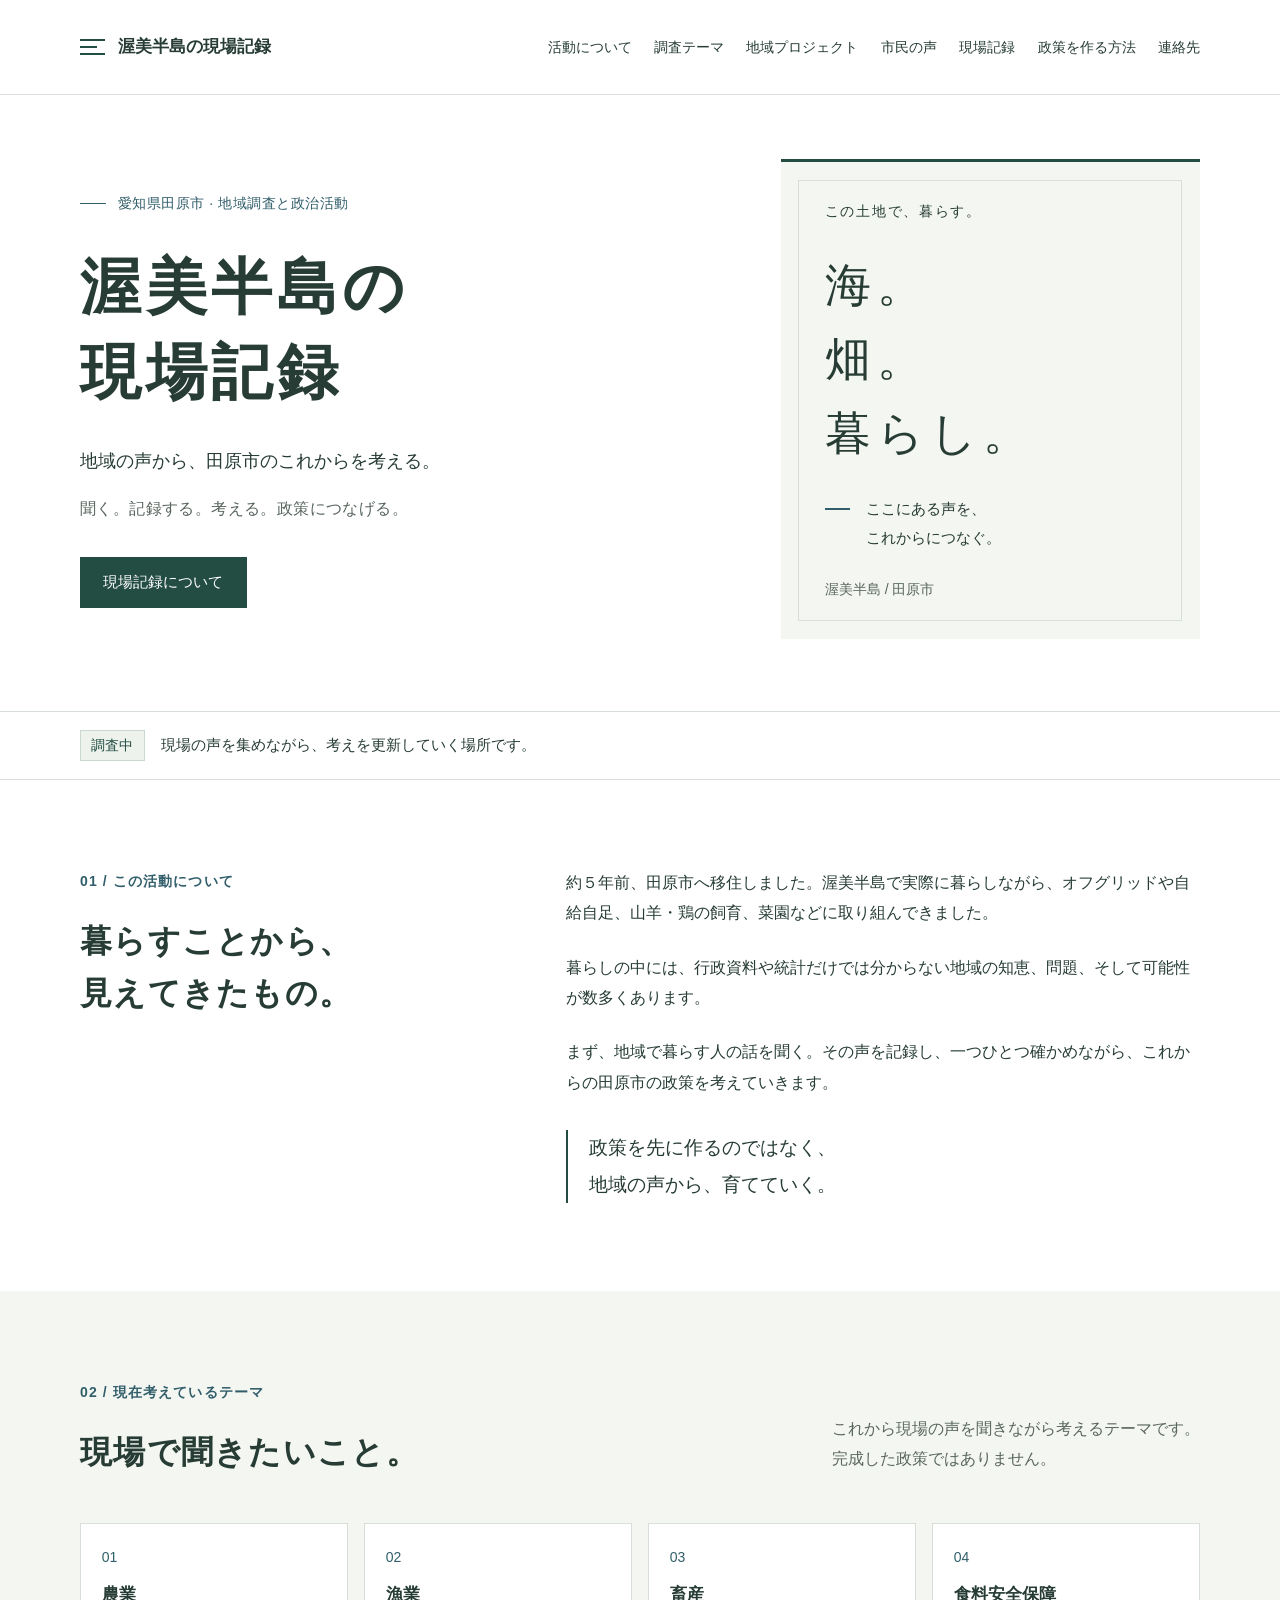
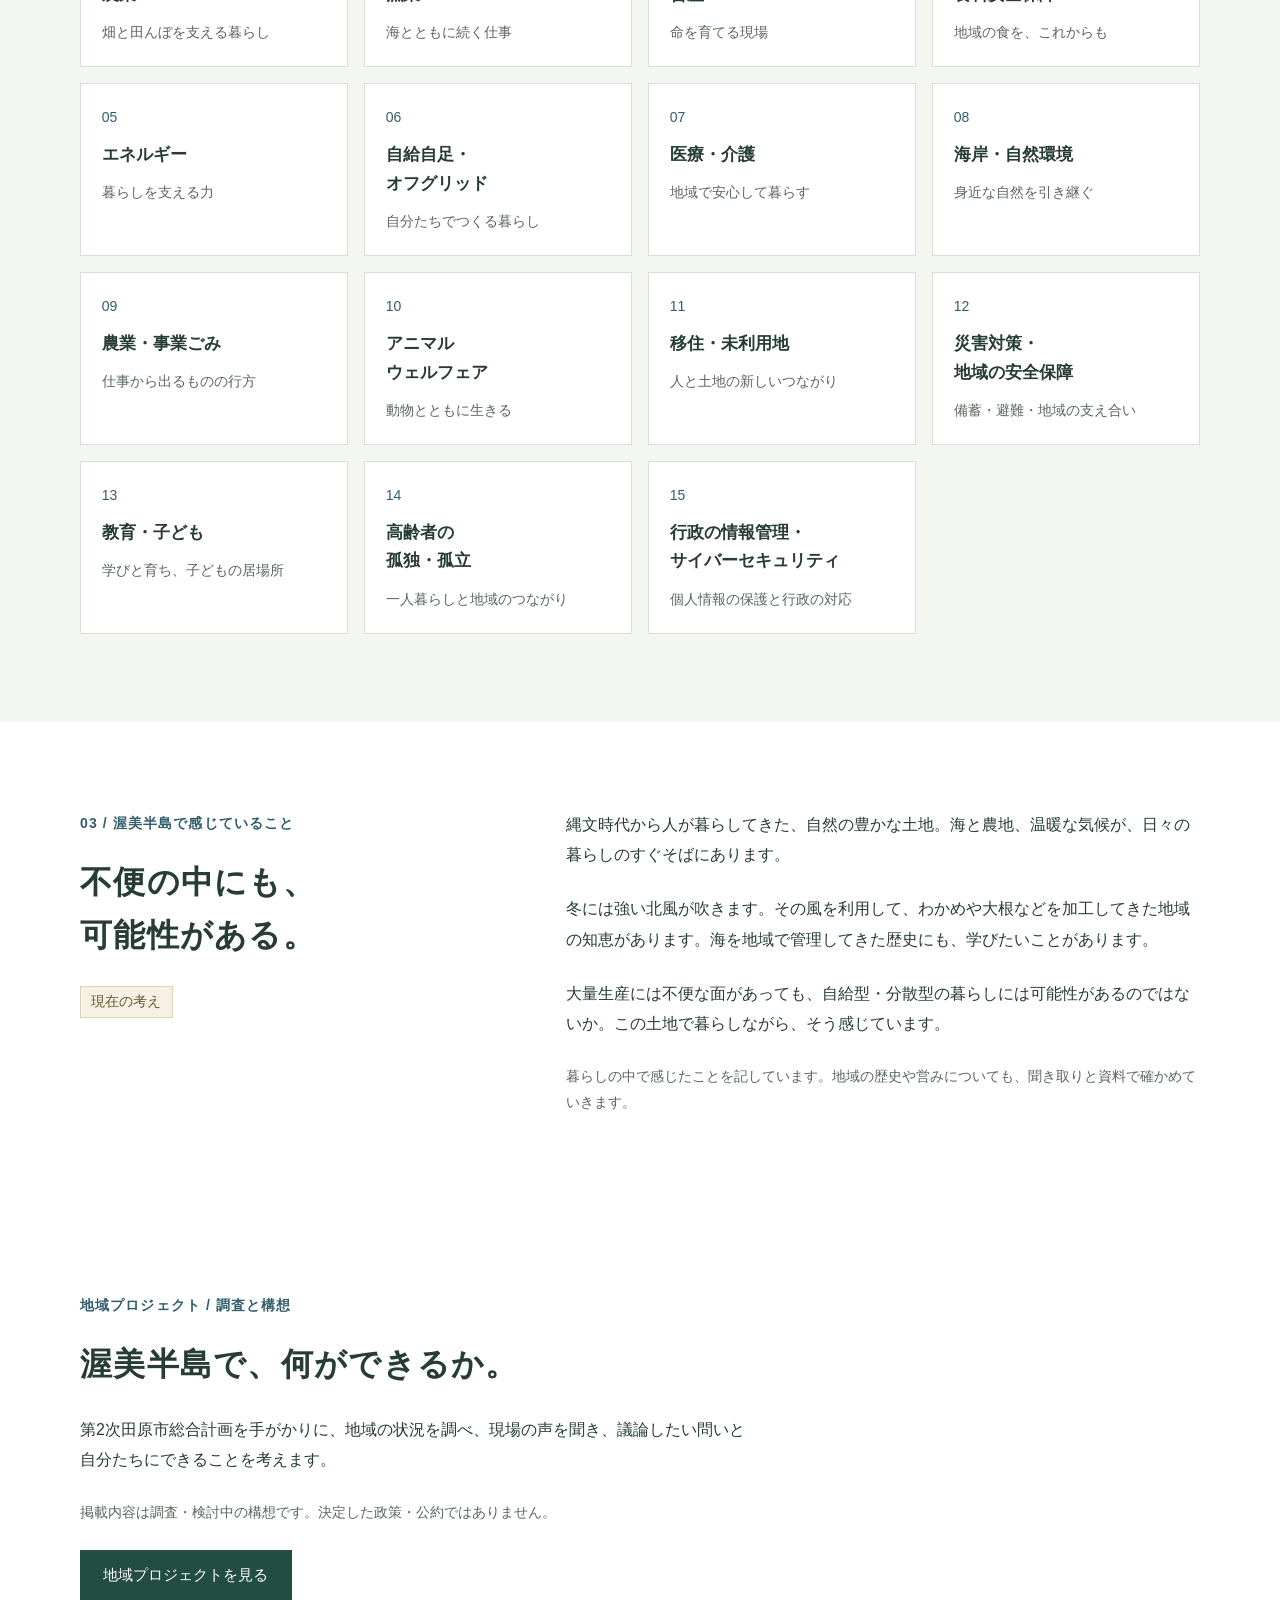
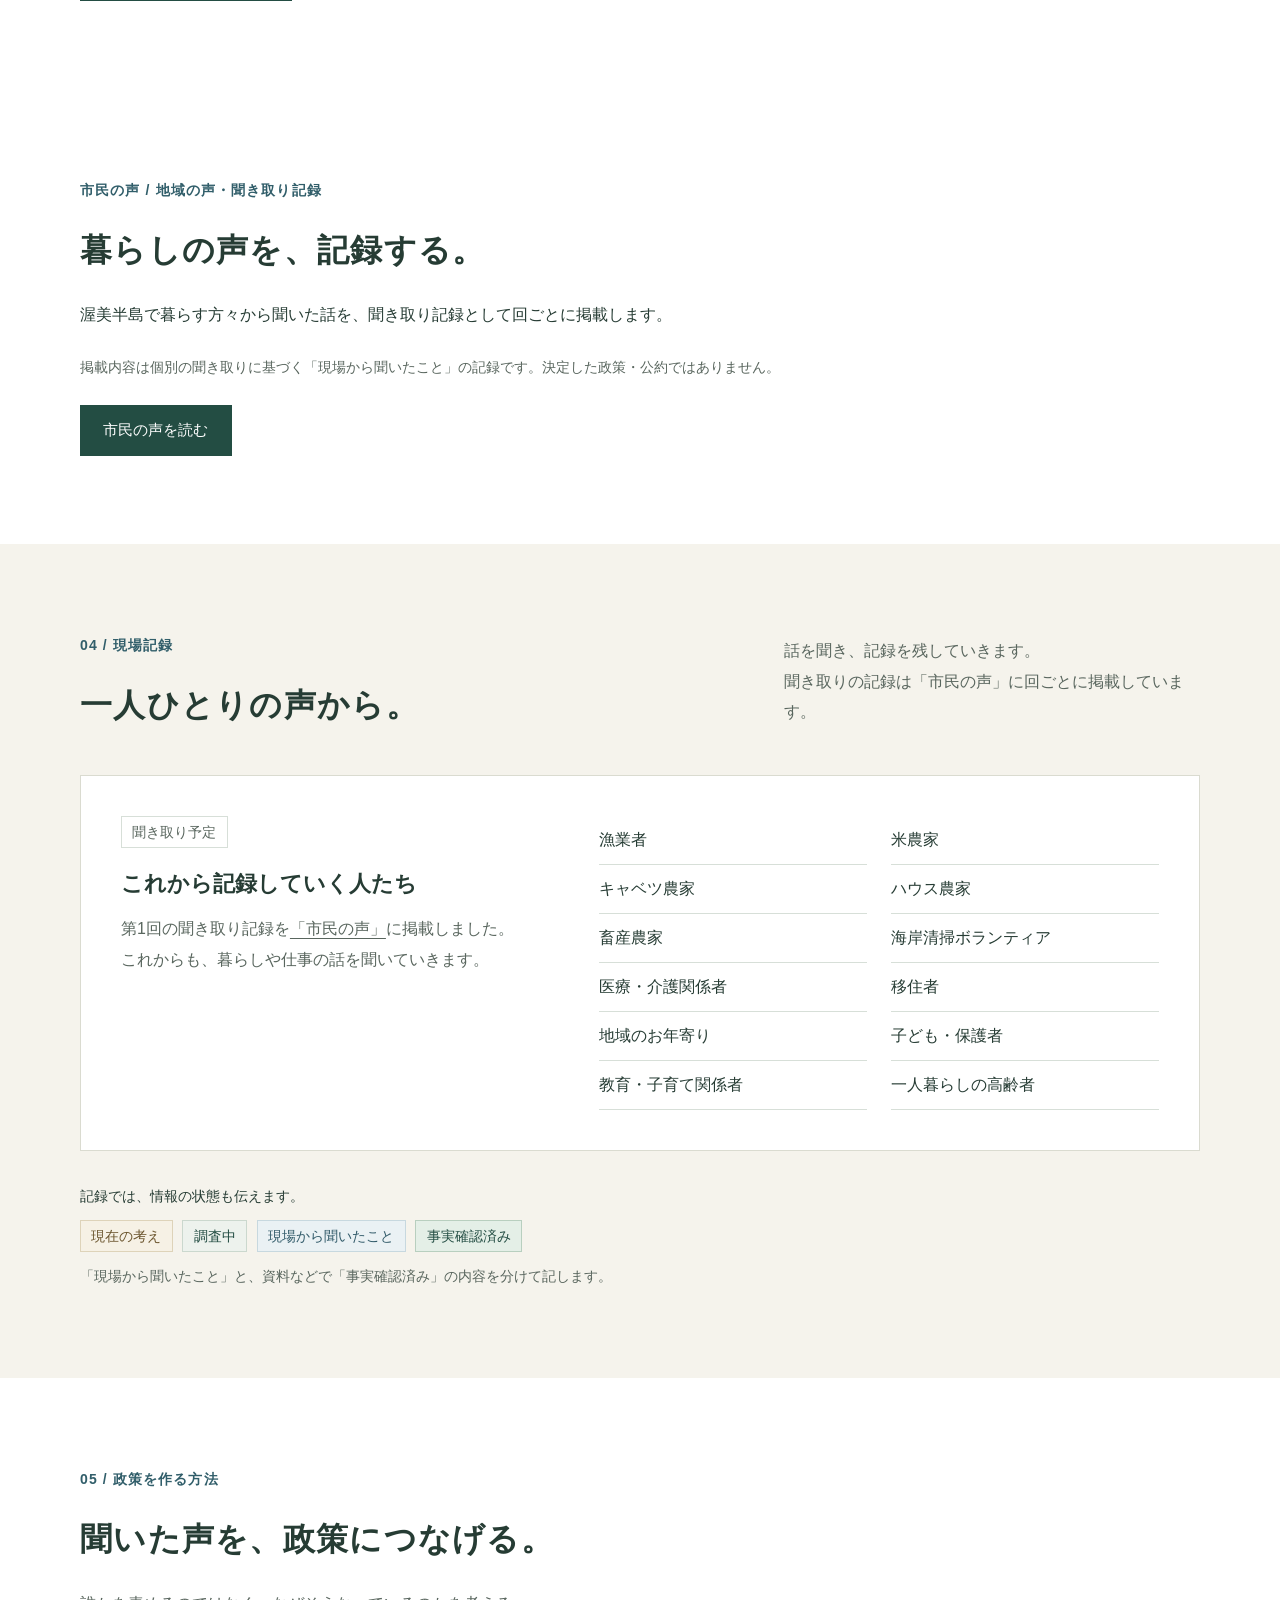
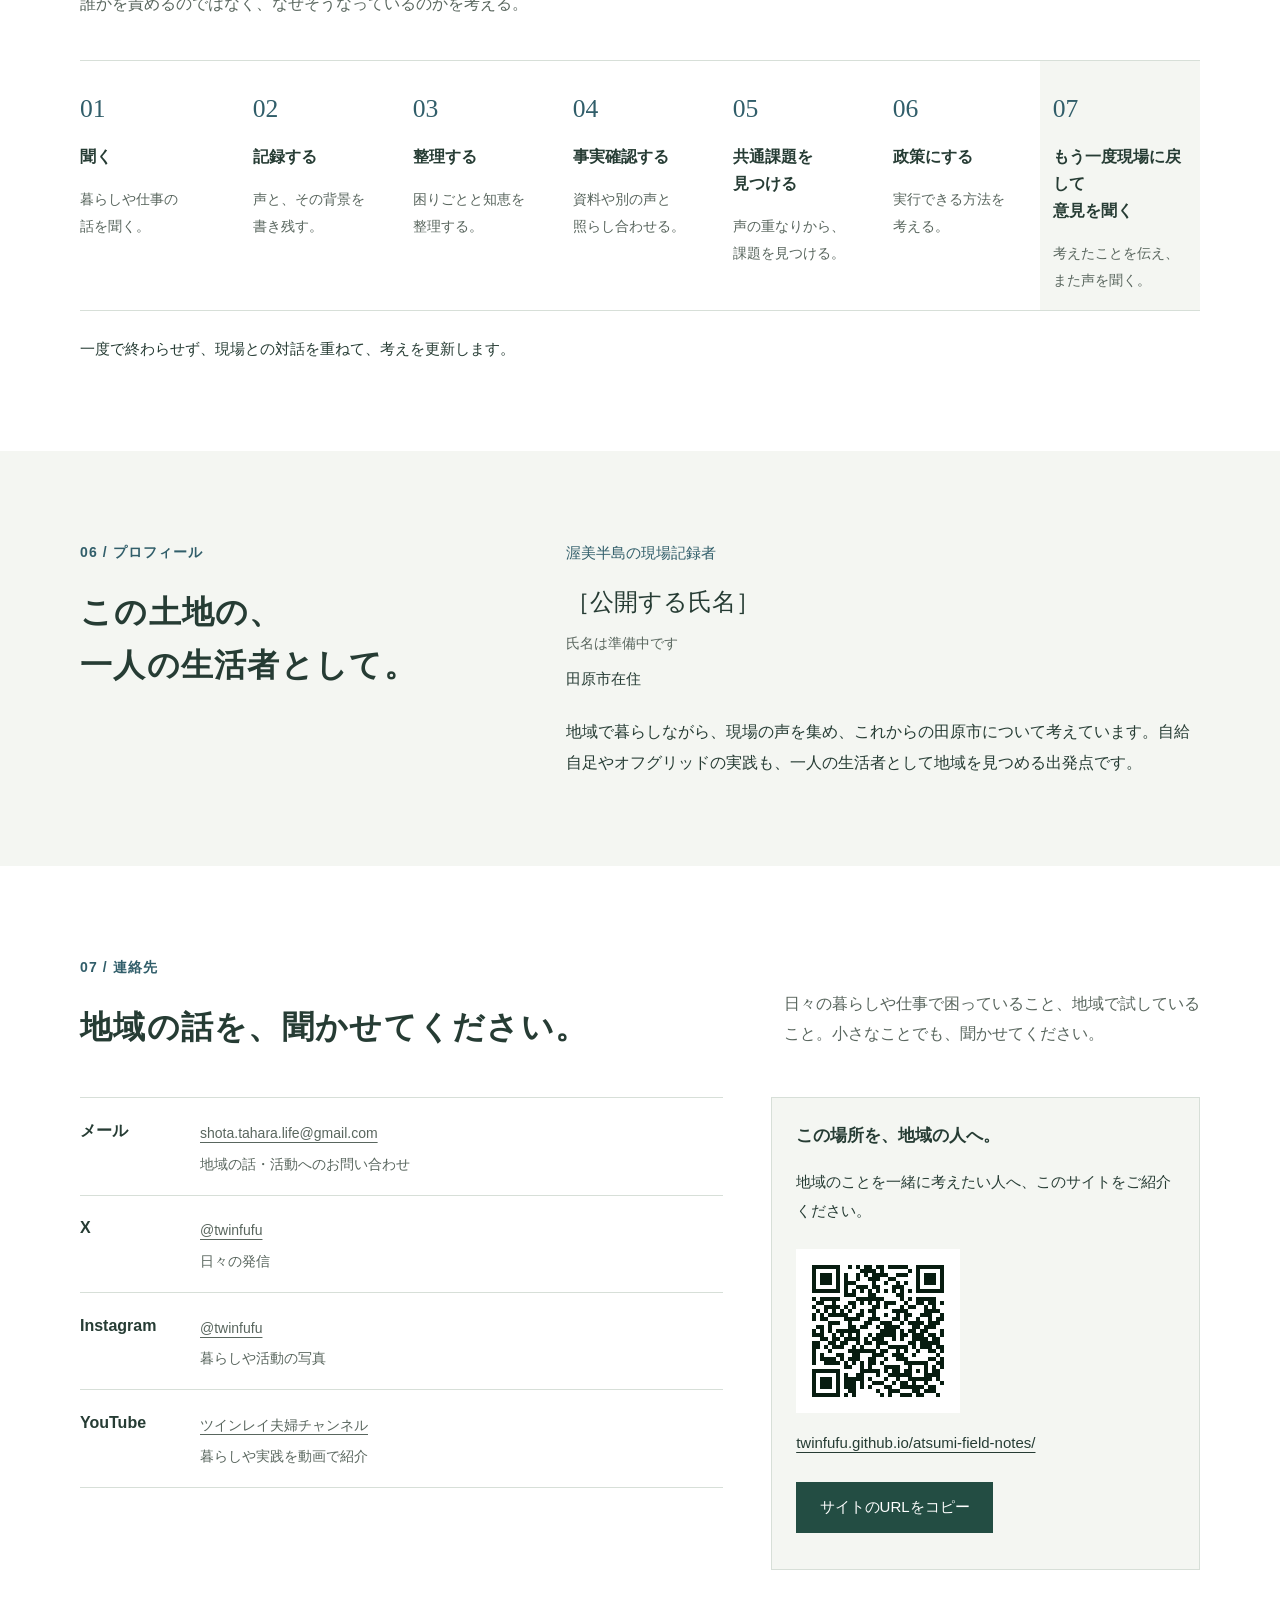
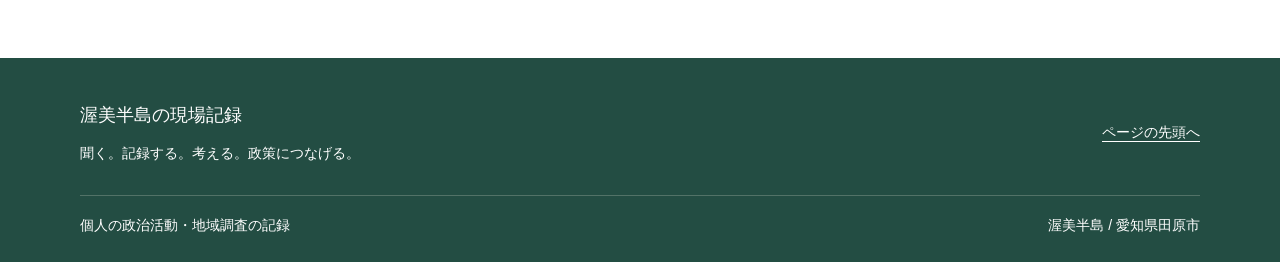
==== index.html @ 24916ba7 "Add 市民の声 page with first interview record (第1回) and navigation links" ====
<!doctype html>
<html lang="ja">
<head>
  <meta charset="utf-8">
  <meta name="viewport" content="width=device-width, initial-scale=1">
  <meta name="description" content="渥美半島・田原市で暮らし、地域の声を聞き、記録し、これからの政策を考える個人の政治活動・地域調査サイトです。">
  <meta name="theme-color" content="#234d43">
  <link rel="canonical" href="https://twinfufu.github.io/atsumi-field-notes/">
  <meta property="og:type" content="website">
  <meta property="og:locale" content="ja_JP">
  <meta property="og:site_name" content="渥美半島の現場記録">
  <meta property="og:title" content="渥美半島の現場記録">
  <meta property="og:description" content="地域の声を聞き、記録し、田原市のこれからを考える地域調査サイトです。">
  <meta property="og:url" content="https://twinfufu.github.io/atsumi-field-notes/">
  <title>渥美半島の現場記録｜地域の声から、田原市のこれからを考える。</title>
  <link rel="icon" type="image/svg+xml" href="data:image/svg+xml,%3Csvg xmlns='http://www.w3.org/2000/svg' viewBox='0 0 32 32'%3E%3Crect width='32' height='32' rx='7' fill='%23234d43'/%3E%3Cpath d='M7 8h18M7 15h12M7 22h18' stroke='%23fff' stroke-width='2'/%3E%3C/svg%3E">
  <link rel="stylesheet" href="styles.css">
  <script src="script.js" defer></script>
</head>
<body>
  <a class="skip-link" href="#main">本文へ移動</a>
  <header id="top" class="site-header">
    <div class="container header-inner">
      <a class="brand" href="./" aria-label="渥美半島の現場記録 ホーム">
        <span class="brand-mark" aria-hidden="true"><span></span><span></span><span></span></span>
        <span>渥美半島の現場記録</span>
      </a>
      <button class="menu-toggle" type="button" aria-controls="site-nav" aria-expanded="false" hidden>メニュー</button>
      <nav id="site-nav" class="site-nav" aria-label="メインナビゲーション">
        <a href="#about">活動について</a>
        <a href="#themes">調査テーマ</a>
        <a href="projects/">地域プロジェクト</a>
        <a href="voices/">市民の声</a>
        <a href="#records">現場記録</a>
        <a href="#process">政策を作る方法</a>
        <a href="#contact">連絡先</a>
      </nav>
    </div>
  </header>

  <main id="main" tabindex="-1">
    <section class="hero container" aria-labelledby="hero-title">
      <div class="hero-copy">
        <p class="eyebrow"><span class="location-line" aria-hidden="true"></span>愛知県田原市 · 地域調査と政治活動</p>
        <h1 id="hero-title">渥美半島の<br>現場記録</h1>
        <p class="hero-subtitle">地域の声から、<br class="mobile-break">田原市のこれからを考える。</p>
        <p class="hero-principle">聞く。記録する。<br class="mobile-break">考える。政策につなげる。</p>
        <a class="button" href="#records">現場記録について</a>
      </div>
      <aside class="field-note" aria-label="活動の出発点">
        <p class="note-kicker">この土地で、暮らす。</p>
        <p class="note-title">海。<br>畑。<br>暮らし。</p>
        <div class="note-bottom">
          <span class="note-rule" aria-hidden="true"></span>
          <p>ここにある声を、<br>これからにつなぐ。</p>
          <span class="note-place">渥美半島 / 田原市</span>
        </div>
      </aside>
    </section>

    <div class="intro-strip">
      <div class="container intro-strip-inner">
        <span class="status" data-status="investigating">調査中</span>
        <p>現場の声を集めながら、考えを更新していく場所です。</p>
      </div>
    </div>

    <section id="about" class="section container split-section" aria-labelledby="about-title">
      <div class="section-heading">
        <p class="section-number">01 / この活動について</p>
        <h2 id="about-title">暮らすことから、<br>見えてきたもの。</h2>
      </div>
      <div class="prose">
        <p>約５年前、田原市へ移住しました。渥美半島で実際に暮らしながら、オフグリッドや自給自足、山羊・鶏の飼育、菜園などに取り組んできました。</p>
        <p>暮らしの中には、行政資料や統計だけでは分からない地域の知恵、問題、そして可能性が数多くあります。</p>
        <p>まず、地域で暮らす人の話を聞く。その声を記録し、一つひとつ確かめながら、これからの田原市の政策を考えていきます。</p>
        <p class="prose-emphasis">政策を先に作るのではなく、<br>地域の声から、育てていく。</p>
      </div>
    </section>

    <section id="themes" class="section tinted-section" aria-labelledby="themes-title">
      <div class="container">
        <div class="section-top">
          <div class="section-heading">
            <p class="section-number">02 / 現在考えているテーマ</p>
            <h2 id="themes-title">現場で聞きたいこと。</h2>
          </div>
          <p class="section-intro">これから現場の声を聞きながら考えるテーマです。<br>完成した政策ではありません。</p>
        </div>
        <ul class="theme-grid" role="list">
          <li class="theme-card"><span class="theme-number" aria-hidden="true">01</span><h3>農業</h3><p>畑と田んぼを支える暮らし</p></li>
          <li class="theme-card"><span class="theme-number" aria-hidden="true">02</span><h3>漁業</h3><p>海とともに続く仕事</p></li>
          <li class="theme-card"><span class="theme-number" aria-hidden="true">03</span><h3>畜産</h3><p>命を育てる現場</p></li>
          <li class="theme-card"><span class="theme-number" aria-hidden="true">04</span><h3>食料安全保障</h3><p>地域の食を、これからも</p></li>
          <li class="theme-card"><span class="theme-number" aria-hidden="true">05</span><h3>エネルギー</h3><p>暮らしを支える力</p></li>
          <li class="theme-card"><span class="theme-number" aria-hidden="true">06</span><h3>自給自足・<br>オフグリッド</h3><p>自分たちでつくる暮らし</p></li>
          <li class="theme-card"><span class="theme-number" aria-hidden="true">07</span><h3>医療・介護</h3><p>地域で安心して暮らす</p></li>
          <li class="theme-card"><span class="theme-number" aria-hidden="true">08</span><h3>海岸・自然環境</h3><p>身近な自然を引き継ぐ</p></li>
          <li class="theme-card"><span class="theme-number" aria-hidden="true">09</span><h3>農業・事業ごみ</h3><p>仕事から出るものの行方</p></li>
          <li class="theme-card"><span class="theme-number" aria-hidden="true">10</span><h3>アニマル<br>ウェルフェア</h3><p>動物とともに生きる</p></li>
          <li class="theme-card"><span class="theme-number" aria-hidden="true">11</span><h3>移住・未利用地</h3><p>人と土地の新しいつながり</p></li>
          <li class="theme-card"><span class="theme-number" aria-hidden="true">12</span><h3>災害対策・<br>地域の安全保障</h3><p>備蓄・避難・地域の支え合い</p></li>
          <li class="theme-card"><span class="theme-number" aria-hidden="true">13</span><h3>教育・子ども</h3><p>学びと育ち、子どもの居場所</p></li>
          <li class="theme-card"><span class="theme-number" aria-hidden="true">14</span><h3>高齢者の<br>孤独・孤立</h3><p>一人暮らしと地域のつながり</p></li>
          <li class="theme-card"><span class="theme-number" aria-hidden="true">15</span><h3>行政の情報管理・<br>サイバーセキュリティ</h3><p>個人情報の保護と行政の対応</p></li>
        </ul>
      </div>
    </section>

    <section id="peninsula" class="section container split-section" aria-labelledby="peninsula-title">
      <div class="section-heading">
        <p class="section-number">03 / 渥美半島で感じていること</p>
        <h2 id="peninsula-title">不便の中にも、<br>可能性がある。</h2>
        <span class="status" data-status="thinking">現在の考え</span>
      </div>
      <div class="prose">
        <p>縄文時代から人が暮らしてきた、自然の豊かな土地。海と農地、温暖な気候が、日々の暮らしのすぐそばにあります。</p>
        <p>冬には強い北風が吹きます。その風を利用して、わかめや大根などを加工してきた地域の知恵があります。海を地域で管理してきた歴史にも、学びたいことがあります。</p>
        <p>大量生産には不便な面があっても、自給型・分散型の暮らしには可能性があるのではないか。この土地で暮らしながら、そう感じています。</p>
        <p class="small-note">暮らしの中で感じたことを記しています。地域の歴史や営みについても、聞き取りと資料で確かめていきます。</p>
      </div>
    </section>

<section class="section container" aria-labelledby="projects-entry-title"><p class="section-number">地域プロジェクト / 調査と構想</p><h2 id="projects-entry-title">渥美半島で、何ができるか。</h2><p class="prose">第2次田原市総合計画を手がかりに、地域の状況を調べ、現場の声を聞き、議論したい問いと自分たちにできることを考えます。</p><p class="small-note">掲載内容は調査・検討中の構想です。決定した政策・公約ではありません。</p><a class="button" href="projects/">地域プロジェクトを見る</a></section>
<section class="section container" aria-labelledby="voices-entry-title"><p class="section-number">市民の声 / 地域の声・聞き取り記録</p><h2 id="voices-entry-title">暮らしの声を、記録する。</h2><p class="prose">渥美半島で暮らす方々から聞いた話を、聞き取り記録として回ごとに掲載します。</p><p class="small-note">掲載内容は個別の聞き取りに基づく「現場から聞いたこと」の記録です。決定した政策・公約ではありません。</p><a class="button" href="voices/">市民の声を読む</a></section>
    <section id="records" class="section records-section" aria-labelledby="records-title">
      <div class="container">
        <div class="section-top">
          <div class="section-heading">
            <p class="section-number">04 / 現場記録</p>
            <h2 id="records-title">一人ひとりの声から。</h2>
          </div>
          <p class="section-intro">話を聞き、記録を残していきます。<br>聞き取りの記録は「市民の声」に回ごとに掲載しています。</p>
        </div>
        <!-- 記事公開後は、ここに .record-card を追加。templates/record.html と README.md を参照。 -->
        <div class="records-empty">
          <div class="records-intro"><span class="status" data-status="planned">聞き取り予定</span><h3>これから記録していく人たち</h3><p>第1回の聞き取り記録を<a href="voices/vol-01/">「市民の声」</a>に掲載しました。<br>これからも、暮らしや仕事の話を聞いていきます。</p></div>
          <ul class="people-list" role="list">
            <li>漁業者</li><li>米農家</li><li>キャベツ農家</li><li>ハウス農家</li><li>畜産農家</li><li>海岸清掃ボランティア</li><li>医療・介護関係者</li><li>移住者</li><li>地域のお年寄り</li>
            <li>子ども・保護者</li><li>教育・子育て関係者</li><li>一人暮らしの高齢者</li>
          </ul>
        </div>
        <div class="record-states" aria-label="記録に付ける情報の状態">
          <p>記録では、情報の状態も伝えます。</p>
          <ul role="list"><li><span class="status" data-status="thinking">現在の考え</span></li><li><span class="status" data-status="investigating">調査中</span></li><li><span class="status" data-status="heard">現場から聞いたこと</span></li><li><span class="status" data-status="verified">事実確認済み</span></li></ul>
          <p class="small-note">「現場から聞いたこと」と、資料などで「事実確認済み」の内容を分けて記します。</p>
        </div>
      </div>
    </section>

    <section id="process" class="section container" aria-labelledby="process-title">
      <div class="section-heading"><p class="section-number">05 / 政策を作る方法</p><h2 id="process-title">聞いた声を、政策につなげる。</h2></div>
      <p class="process-lead">誰かを責めるのではなく、なぜそうなっているのかを考える。</p>
      <ol class="process-list" role="list">
        <li><span class="step-number" aria-hidden="true">01</span><h3>聞く</h3><p>暮らしや仕事の<br>話を聞く。</p></li>
        <li><span class="step-number" aria-hidden="true">02</span><h3>記録する</h3><p>声と、その背景を<br>書き残す。</p></li>
        <li><span class="step-number" aria-hidden="true">03</span><h3>整理する</h3><p>困りごとと知恵を<br>整理する。</p></li>
        <li><span class="step-number" aria-hidden="true">04</span><h3>事実確認する</h3><p>資料や別の声と<br>照らし合わせる。</p></li>
        <li><span class="step-number" aria-hidden="true">05</span><h3>共通課題を<br>見つける</h3><p>声の重なりから、<br>課題を見つける。</p></li>
        <li><span class="step-number" aria-hidden="true">06</span><h3>政策にする</h3><p>実行できる方法を<br>考える。</p></li>
        <li class="return-step"><span class="step-number" aria-hidden="true">07</span><h3>もう一度現場に戻して<br>意見を聞く</h3><p>考えたことを伝え、<br>また声を聞く。</p></li>
      </ol>
      <p class="process-note">一度で終わらせず、現場との対話を重ねて、考えを更新します。</p>
    </section>

    <section id="profile" class="section profile-section" aria-labelledby="profile-title">
      <div class="container split-section">
        <div class="section-heading"><p class="section-number">06 / プロフィール</p><h2 id="profile-title">この土地の、<br>一人の生活者として。</h2></div>
        <div class="profile-copy">
          <!-- 氏名の公開方針が決まり次第、この表示を置き換える。 -->
          <p class="profile-role">渥美半島の現場記録者</p>
          <p class="profile-name">［公開する氏名］<span>氏名は準備中です</span></p>
          <p class="profile-location">田原市在住</p>
          <p>地域で暮らしながら、現場の声を集め、これからの田原市について考えています。自給自足やオフグリッドの実践も、一人の生活者として地域を見つめる出発点です。</p>
        </div>
      </div>
    </section>

    <section id="contact" class="section container" aria-labelledby="contact-title">
      <div class="section-top">
        <div class="section-heading"><p class="section-number">07 / 連絡先</p><h2 id="contact-title">地域の話を、聞かせてください。</h2></div>
        <p class="section-intro">日々の暮らしや仕事で困っていること、地域で試していること。小さなことでも、聞かせてください。</p>
      </div>
      <div class="contact-layout">
        <dl class="contact-list">
          <div><dt>メール</dt><dd><a href="mailto:shota.tahara.life@gmail.com">shota.tahara.life@gmail.com</a><span>地域の話・活動へのお問い合わせ</span></dd></div>
          <div><dt>X</dt><dd><a href="https://x.com/twinfufu">@twinfufu</a><span>日々の発信</span></dd></div>
          <div><dt>Instagram</dt><dd><a href="https://www.instagram.com/twinfufu/">@twinfufu</a><span>暮らしや活動の写真</span></dd></div>
          <div><dt>YouTube</dt><dd><a href="https://www.youtube.com/@twin-fufu.channel">ツインレイ夫婦チャンネル</a><span>暮らしや実践を動画で紹介</span></dd></div>
        </dl>
        <aside class="site-share" aria-labelledby="share-title">
          <h3 id="share-title">この場所を、地域の人へ。</h3>
          <p>地域のことを一緒に考えたい人へ、このサイトをご紹介ください。</p>
          <a href="https://twinfufu.github.io/atsumi-field-notes/" aria-label="渥美半島の現場記録の公開サイトを開く"><img class="site-qr" src="assets/site-qr.svg" width="164" height="164" alt="渥美半島の現場記録の公開URLを読み取るQRコード"></a>
          <p class="share-url"><a href="https://twinfufu.github.io/atsumi-field-notes/">twinfufu.github.io/atsumi-field-notes/</a></p>
          <button id="copy-site-url" class="button" type="button" hidden>サイトのURLをコピー</button>
          <p id="copy-status" class="small-note" role="status" aria-live="polite"></p>
        </aside>
      </div>
    </section>
  </main>

  <footer class="site-footer">
    <div class="container footer-inner"><div><p class="footer-title">渥美半島の現場記録</p><p>聞く。記録する。考える。政策につなげる。</p></div><a href="#top">ページの先頭へ</a></div>
    <div class="container footer-bottom"><p>個人の政治活動・地域調査の記録</p><p>渥美半島 / 愛知県田原市</p></div>
  </footer>
</body>
</html>
---- styles.css ----
/* 共通設定 → ヘッダー → 各セクション → 記事 → レスポンシブ */
:root {
  --ink: #263c34;
  --muted: #59665e;
  --green: #234d43;
  --sea: #315e6a;
  --paper: #ffffff;
  --wash: #f4f6f2;
  --sand: #f5f3ec;
  --line: #d7dfd8;
  --serif: "Hiragino Mincho ProN", "Yu Mincho", YuMincho, "Noto Serif CJK JP", serif;
  --sans: -apple-system, BlinkMacSystemFont, "Hiragino Kaku Gothic ProN", "Yu Gothic", YuGothic, Meiryo, sans-serif;
}
* { box-sizing: border-box; }
html { scroll-behavior: smooth; }
body { margin: 0; background: var(--paper); color: var(--ink); font-family: var(--sans); font-size: 1rem; line-height: 1.9; overflow-wrap: break-word; -webkit-text-size-adjust: 100%; }
button, input { font: inherit; }
a { color: inherit; text-underline-offset: .25em; }
button, a { -webkit-tap-highlight-color: rgba(35, 77, 67, .15); }
a:hover { color: var(--sea); }
a:focus, button:focus, [tabindex="-1"]:focus { outline: 3px solid var(--sea); outline-offset: 5px; }
img { max-width: 100%; height: auto; }
h1, h2, h3, p { margin-top: 0; }
h1, h2 { font-family: var(--serif); font-weight: 600; }
h2 { margin-bottom: 1.5rem; font-size: 2rem; line-height: 1.65; letter-spacing: .04em; }
h3 { font-size: 1.0625rem; line-height: 1.7; }
p { margin-bottom: 1.5rem; }
ul, ol { margin: 0; padding: 0; }
[hidden] { display: none !important; }
.container { width: calc(100% - 3rem); max-width: 1120px; margin-right: auto; margin-left: auto; }
.section { padding-top: 5.5rem; padding-bottom: 5.5rem; scroll-margin-top: 1.5rem; }
.section-number { margin-bottom: 1.25rem; font-size: .875rem; font-weight: 600; letter-spacing: .08em; color: var(--sea); }
.section-top { display: flex; align-items: flex-end; justify-content: space-between; gap: 2rem; margin-bottom: 2.75rem; }
.section-top h2 { margin-bottom: 0; }
.section-intro { max-width: 26rem; margin: 0 0 .25rem; color: var(--muted); }
.split-section { display: grid; grid-template-columns: 2fr 3fr; gap: 4rem; }
.prose { max-width: 42rem; }
.prose p:last-child { margin-bottom: 0; }
.small-note { font-size: .875rem; color: var(--muted); line-height: 1.85; }
.skip-link { position: absolute; z-index: 10; top: .75rem; left: 1rem; padding: .5rem 1rem; background: white; transform: translateY(-200%); }
.skip-link:focus { transform: translateY(0); }
.site-header { border-bottom: 1px solid var(--line); }
.header-inner { display: flex; align-items: center; justify-content: space-between; min-height: 94px; gap: 2rem; }
.brand { display: inline-flex; align-items: center; gap: .8rem; font-family: var(--serif); font-size: 1.0625rem; font-weight: 600; text-decoration: none; }
.brand-mark { display: flex; flex-direction: column; gap: 5px; width: 25px; flex: 0 0 25px; }
.brand-mark span { display: block; height: 2px; background: var(--green); }
.brand-mark span:nth-child(2) { width: 17px; }
.site-nav { display: flex; flex-wrap: wrap; gap: .1rem 1.4rem; }
.site-nav a { display: inline-flex; align-items: center; min-height: 44px; font-size: .875rem; text-decoration: none; }
.site-nav a:hover { text-decoration: underline; }
.menu-toggle { min-height: 44px; padding: .35rem .7rem; background: white; border: 1px solid var(--line); color: var(--ink); cursor: pointer; font-size: .875rem; }
.hero { display: grid; grid-template-columns: 3fr 2fr; gap: 4.5rem; align-items: center; padding-top: 4rem; padding-bottom: 4.5rem; }
.eyebrow { display: flex; align-items: center; gap: .75rem; margin-bottom: 1.8rem; color: var(--sea); font-size: .875rem; letter-spacing: .035em; }
.location-line { display: block; width: 26px; height: 1px; background: var(--sea); flex-shrink: 0; }
h1 { margin-bottom: 1.8rem; font-size: 3.8rem; line-height: 1.4; letter-spacing: .075em; }
.hero-subtitle { font-size: 1.125rem; margin-bottom: 1rem; }
.hero-principle { margin-bottom: 2rem; color: var(--muted); font-size: 1rem; letter-spacing: .025em; }
.button { display: inline-flex; align-items: center; justify-content: center; min-height: 48px; padding: .65rem 1.4rem; border: 1px solid var(--green); background: var(--green); color: white; text-decoration: none; font-size: .9375rem; }
.button:hover { color: white; background: #163b32; }
.mobile-break { display: none; }
.field-note { position: relative; padding: 2.25rem 2.75rem; background: var(--wash); border-top: 3px solid var(--green); }
.field-note::after { position: absolute; content: ""; top: 1.1rem; bottom: 1.1rem; right: 1.1rem; left: 1.1rem; border: 1px solid var(--line); pointer-events: none; }
.note-kicker { margin-bottom: 1.5rem; font-size: .875rem; letter-spacing: .12em; }
.note-title { font-family: var(--serif); font-size: 2.9rem; line-height: 1.6; letter-spacing: .13em; margin-bottom: 1.5rem; }
.note-bottom { display: flex; flex-wrap: wrap; gap: .75rem 1rem; align-items: flex-start; }
.note-rule { height: 2px; width: 25px; background: var(--sea); margin-top: .8rem; }
.note-bottom p { font-size: .9375rem; margin-bottom: 0; }
.note-place { display: block; flex-basis: 100%; font-size: .875rem; color: var(--muted); padding-top: .75rem; }
.intro-strip { border-top: 1px solid var(--line); border-bottom: 1px solid var(--line); }
.intro-strip-inner { display: flex; align-items: center; gap: 1rem; padding-top: 1.1rem; padding-bottom: 1.1rem; }
.intro-strip p { margin: 0; font-size: .9375rem; }
.status { display: inline-block; flex-shrink: 0; background: #edf2ed; color: var(--green); border: 1px solid #cbd8ce; padding: .1rem .65rem; font-size: .875rem; line-height: 1.9; }
.status[data-status="thinking"] { background: #f6f1e5; color: #6b552e; border-color: #ded3b9; }
.status[data-status="heard"] { background: #eaf1f4; color: #315a69; border-color: #c7d8df; }
.status[data-status="verified"] { background: #e4efe7; color: #234d43; border-color: #b8cfbf; }
.status[data-status="planned"] { background: white; color: var(--muted); border-color: var(--line); }
.prose-emphasis { margin-top: 2rem; padding-left: 1.3rem; border-left: 2px solid var(--green); font-family: var(--serif); font-size: 1.2rem; }
.tinted-section { background: var(--wash); }
.theme-grid { list-style: none; display: grid; grid-template-columns: repeat(4, minmax(0, 1fr)); gap: 1rem; }
.theme-card { padding: 1.25rem 1.3rem; background: white; border: 1px solid var(--line); }
.theme-number { display: block; color: var(--sea); font-size: .875rem; margin-bottom: .65rem; }
.theme-card h3 { margin-bottom: .6rem; font-weight: 600; }
.theme-card p { margin-bottom: 0; color: var(--muted); font-size: .875rem; }
.records-section { background: var(--sand); }
.records-empty { display: grid; grid-template-columns: 1fr 1.3fr; gap: 3rem; padding: 2.5rem; border: 1px solid #dadbd0; background: white; }
.records-intro h3 { margin-top: 1.1rem; margin-bottom: .75rem; font-family: var(--serif); font-size: 1.35rem; }
.records-intro p { color: var(--muted); margin-bottom: 0; }
.people-list { display: grid; grid-template-columns: repeat(2, minmax(0, 1fr)); gap: 0 1.5rem; list-style: none; }
.people-list li { padding: .55rem 0; border-bottom: 1px solid var(--line); }
.record-states { margin-top: 2rem; }
.record-states p { margin-bottom: .65rem; font-size: .875rem; }
.record-states ul { display: flex; flex-wrap: wrap; gap: .6rem; list-style: none; margin-bottom: .75rem; }
.record-states .small-note { margin-bottom: 0; }
.process-lead { color: var(--muted); margin-bottom: 2.5rem; }
.process-list { list-style: none; display: grid; grid-template-columns: repeat(7, minmax(0, 1fr)); border-top: 1px solid var(--line); }
.process-list li { padding: 1.5rem .8rem 1rem; border-bottom: 1px solid var(--line); }
.process-list li:first-child { padding-left: 0; }
.step-number { display: block; font-family: var(--serif); color: var(--sea); font-size: 1.6rem; margin-bottom: .6rem; }
.process-list h3 { font-size: 1rem; margin-bottom: 1rem; }
.process-list p { font-size: .875rem; color: var(--muted); margin-bottom: 0; }
.process-list .return-step { background: var(--wash); }
.process-note { margin-top: 1.5rem; margin-bottom: 0; font-size: .9375rem; }
.profile-section { background: var(--wash); }
.profile-role { margin-bottom: .8rem; font-size: .9375rem; color: var(--sea); }
.profile-name { font-size: 1.5rem; font-family: var(--serif); margin-bottom: .5rem; }
.profile-name span { display: block; margin-top: .25rem; font-family: var(--sans); font-size: .875rem; color: var(--muted); }
.profile-location { font-size: .9375rem; margin-bottom: 1.5rem; }
.profile-copy > p:last-child { margin-bottom: 0; }
.contact-layout { display: grid; grid-template-columns: 3fr 2fr; gap: 3rem; }
.contact-list { margin: 0; }
.contact-list > div { display: grid; grid-template-columns: 6.5rem 1fr; gap: 1rem; padding: 1.1rem 0; border-top: 1px solid var(--line); }
.contact-list > div:last-child { border-bottom: 1px solid var(--line); }
.contact-list dt { font-weight: 600; }
.contact-list dd { margin: 0; color: var(--muted); font-size: .875rem; }
.contact-list dd span { display: block; }
.qr-area { display: flex; align-items: center; gap: 1.5rem; }
.qr-area h3 { margin-bottom: .5rem; }
.qr-area p { color: var(--muted); font-size: .875rem; margin-bottom: 0; }
.qr-placeholder { width: 132px; min-height: 132px; flex: 0 0 132px; display: flex; flex-direction: column; align-items: center; justify-content: center; border: 1px dashed #7f9085; background: var(--wash); color: var(--muted); }
.qr-placeholder span:first-child { font-size: 1.9rem; letter-spacing: .1em; line-height: 1.4; }
.qr-placeholder span:last-child { font-size: .875rem; }
.site-footer { padding: 2.5rem 0 1.5rem; background: var(--green); color: white; }
.footer-inner { display: flex; gap: 2rem; align-items: center; justify-content: space-between; padding-bottom: 1.75rem; }
.footer-title { font-family: var(--serif); font-size: 1.125rem; margin-bottom: .5rem; }
.footer-inner p:last-child { font-size: .875rem; margin: 0; }
.footer-inner a { display: inline-flex; min-height: 44px; align-items: center; font-size: .875rem; }
.site-footer a:hover { color: white; }
.site-footer a:focus { outline-color: white; }
.footer-bottom { display: flex; flex-wrap: wrap; gap: .5rem 2rem; justify-content: space-between; border-top: 1px solid #527267; padding-top: 1rem; }
.footer-bottom p { font-size: .875rem; margin: 0; }
/* 現場記録を追加する際に利用する共通スタイル */
.record-article { max-width: 760px; }
.record-article h1 { font-size: 2.25rem; margin-top: 1.5rem; }
.record-article h2 { font-size: 1.5rem; margin-top: 2.5rem; }
.record-article section { margin-top: 2rem; }
.record-article blockquote { margin: 1.5rem 0; padding: 1rem 1.5rem; border-left: 2px solid var(--green); background: var(--wash); }
.record-article li { margin-left: 1.5rem; }
.record-card { margin-bottom: 1.25rem; border: 1px solid var(--line); padding: 1.5rem; background: white; }
.record-card h3 { font-size: 1.25rem; margin-top: 1rem; }
.record-card p:last-child { margin-bottom: 0; }
@media (max-width: 1050px) {
  .header-inner { flex-wrap: wrap; gap: .25rem 1rem; padding: 1rem 0; }
  .site-nav { gap: .1rem 1.25rem; }
  .hero { gap: 2.5rem; }
  .note-title { font-size: 2.5rem; letter-spacing: .08em; }
  .split-section { gap: 2.5rem; }
  .section-top { display: block; }
  .section-intro { margin-top: 1.25rem; }
  .process-list { grid-template-columns: repeat(4, minmax(0, 1fr)); }
  .process-list li:first-child { padding-left: .8rem; }
  .contact-layout { gap: 2rem; }
  .qr-area { flex-direction: column; align-items: flex-start; }
}
@media (max-width: 760px) {
  .container { width: calc(100% - 2.5rem); }
  .section { padding-top: 3.5rem; padding-bottom: 3.5rem; }
  h2 { font-size: 1.65rem; }
  .header-inner { min-height: 76px; }
  .brand { font-size: 1rem; gap: .6rem; }
  .brand-mark { width: 21px; flex-basis: 21px; }
  .site-nav { flex-basis: 100%; padding-top: .5rem; gap: 0 1.25rem; }
  .menu-ready .site-nav { display: none; }
  .menu-ready .site-nav.is-open { display: flex; }
  .hero { grid-template-columns: 1fr; gap: 2.5rem; padding-top: 3rem; padding-bottom: 3rem; }
  h1 { font-size: 3rem; margin-bottom: 1.5rem; letter-spacing: .04em; }
  .eyebrow { font-size: .875rem; margin-bottom: 1.5rem; }
  .hero-subtitle { font-size: 1.0625rem; }
  .mobile-break { display: initial; }
  .field-note { padding: 1.8rem 2rem; }
  .note-kicker { grid-column: 1 / -1; margin-bottom: .75rem; }
  .note-title { font-size: 1.8rem; letter-spacing: .02em; margin-bottom: 1.2rem; }
  .note-title br { display: none; }
  .note-bottom { display: block; }
  .note-bottom p br { display: none; }
  .note-rule { display: block; margin-bottom: .75rem; }
  .note-place { padding-top: 1rem; font-size: .875rem; }
  .intro-strip-inner { align-items: flex-start; gap: .75rem; }
  .intro-strip p { font-size: .875rem; }
  .split-section { grid-template-columns: 1fr; gap: 1.5rem; }
  .section-top { display: block; margin-bottom: 2rem; }
  .section-intro { margin-top: 1.25rem; }
  .section-intro br { display: none; }
  .theme-grid { grid-template-columns: repeat(2, minmax(0, 1fr)); gap: .75rem; }
  .theme-card { padding: 1rem; }
  .theme-card h3 { font-size: 1rem; }
  .records-empty { grid-template-columns: 1fr; gap: 1.5rem; padding: 1.5rem; }
  .people-list { gap: 0 1rem; }
  .people-list li { font-size: .9375rem; }
  .process-list { grid-template-columns: repeat(2, minmax(0, 1fr)); }
  .process-list li { padding: 1.2rem 1rem; }
  .process-list li:first-child { padding-left: 1rem; }
  .process-list .return-step { grid-column: 1 / -1; }
  .process-list .return-step h3 br { display: none; }
  .contact-layout { grid-template-columns: 1fr; gap: 2rem; }
  .contact-list > div { grid-template-columns: 5.5rem 1fr; gap: .75rem; }
  .qr-area { flex-direction: row; align-items: center; }
  .qr-placeholder { flex-basis: 112px; width: 112px; min-height: 112px; }
  .footer-inner { flex-direction: column; align-items: flex-start; gap: 1rem; }
  .record-article h1 { font-size: 1.8rem; }
}
@media (max-width: 360px) {
  .container { width: calc(100% - 2rem); }
  .brand { font-size: .9375rem; }
  .header-inner { gap: .25rem .5rem; }
  h1 { font-size: 2.65rem; }
  .field-note { padding: 1.75rem 1.5rem; }
  .theme-card { padding: .85rem; }
  .qr-area { gap: 1rem; }
}
@media (max-width: 480px) {
  .people-list { grid-template-columns: 1fr; }
}
@media (prefers-reduced-motion: reduce) { html { scroll-behavior: auto; } }
@media print {
  body { color: black; background: white; }
  .site-nav, .menu-toggle, .skip-link, .button, .footer-inner > a { display: none !important; }
  .section { padding: 2rem 0; }
  .hero { padding-top: 2rem; padding-bottom: 2rem; }
  .site-footer { color: black; background: white; }
  h2, h3 { break-after: avoid; }
  .theme-card, .record-card { break-inside: avoid; }
}

/* 地域プロジェクト：既存の色と本文幅を共有する。 */
.project-page h1 { font-size: clamp(1.8rem, 4vw, 2.75rem); letter-spacing: .035em; margin-top: 1.5rem; }
.breadcrumbs { font-size: .875rem; margin-bottom: 2rem; }
.breadcrumbs a { display: inline-block; padding: .25rem 0; }
.project-page > section, .project-detail > section { margin-top: 4rem; }
.project-detail { max-width: 760px; margin-inline: auto; }
.project-page h2 { font-size: 1.65rem; }
.project-grid { list-style: none; display: grid; grid-template-columns: repeat(3,minmax(0,1fr)); gap: 1.25rem; }
.project-grid li { min-width: 0; }
.project-card { display: flex; flex-direction: column; align-items: flex-start; height: 100%; padding: 1.5rem; border: 1px solid var(--line); background: var(--wash); text-decoration: none; transition: transform .15s, border-color .15s; }
.project-card:hover { transform: translateY(-3px); border-color: var(--green); color: var(--ink); }
.project-card:focus-visible { outline: 3px solid var(--sea); outline-offset: 4px; }
.project-icon { display: block; font-size: 1.75rem; margin-bottom: .75rem; }
.project-card h3 { margin: 1rem 0 .75rem; font-size: 1.125rem; text-decoration: underline; text-underline-offset: .25em; }
.project-card p { color: var(--muted); }
.card-more { margin-top: auto; font-size: .875rem; text-decoration: underline; }
.project-timeline { list-style: none; display: grid; grid-template-columns: 1fr; max-width: 42rem; gap: 1.5rem; margin-bottom: 2rem; }
.project-timeline li { position: relative; border-top: 1px solid var(--line); padding: 1rem 0 1.75rem; }
.project-timeline li:not(:last-child)::after { content: '↓'; position: absolute; bottom: -.5rem; left: 0; color: var(--sea); }
.policy-note, .current-stage { padding: 2rem; border: 1px solid var(--line); background: var(--wash); }
.current-stage { border-left: 4px solid var(--green); }
.current-stage-title { font-size: 1.75rem; font-weight: 600; color: var(--green); }
.current-stage p:last-child, .policy-note p:last-child { margin-bottom: 0; }
.research-list { padding-left: 1.5rem; }
.research-list li { margin-bottom: .5rem; }
.resource-cycle { list-style: none; max-width: 30rem; margin-inline: auto; text-align: center; }
.resource-cycle li { position: relative; padding: 1rem; margin-bottom: 2.25rem; border: 1px solid var(--line); background: var(--wash); font-weight: 600; }
.resource-cycle li:not(:last-child)::after { content: '↓'; position: absolute; top: 100%; left: 50%; transform: translateX(-50%); padding: .2rem 0; color: var(--sea); }
.resource-cycle li:last-child { margin-bottom: 1rem; }
.cycle-return { text-align: center; color: var(--green); font-size: .9375rem; }
.site-nav a[aria-current="page"] { text-decoration: underline; font-weight: 600; }
@media (max-width: 1050px) { .project-grid { grid-template-columns: repeat(2,minmax(0,1fr)); } }
@media (max-width: 760px) {
 .project-grid, .project-timeline { grid-template-columns: 1fr; }
 .project-page > section, .project-detail > section { margin-top: 3rem; }
 .project-timeline { gap: 1rem; }
 .project-timeline li:not(:last-child)::after { content: '↓'; }
 .policy-note, .current-stage { padding: 1.4rem; }
}
@media (prefers-reduced-motion: reduce) { .project-card { transition: none; } .project-card:hover { transform: none; } }
@media print { .project-card, .current-stage, .resource-cycle li { break-inside: avoid; } }

/* 連絡先とサイト紹介 */
.contact-list dd a { display: inline-block; padding-block: .25rem; overflow-wrap: anywhere; }
.site-share { min-width: 0; padding: 1.5rem; background: var(--wash); border: 1px solid var(--line); }
.site-share p { font-size: .9375rem; }
.site-qr { display: block; background: white; margin-bottom: 1rem; }
.share-url { overflow-wrap: anywhere; }
.site-share button { cursor: pointer; }
#copy-status { margin: .75rem 0 0; }
@media (max-width: 760px) { .contact-list > div { grid-template-columns: minmax(5.5rem, 6rem) minmax(0, 1fr); } }

/* 市民の声：聞き取り記録の一覧と記事。分野タグは表示のみ（リンク・絞り込み機能なし）。 */
.voice-list { list-style: none; }
.voice-list > li { max-width: 760px; }
.voice-card-label { margin: 1rem 0 .25rem; }
.voice-list h3 { margin-top: 0; }
.voice-tags { list-style: none; display: flex; flex-wrap: wrap; gap: .5rem; margin-bottom: 1.5rem; }
.voice-tags li { margin: 0; padding: .1rem .65rem; border: 1px solid var(--line); background: white; color: var(--muted); font-size: .8125rem; line-height: 1.9; }
.voice-notice { margin-bottom: 2rem; }
.voice-area h3 { margin-top: 2rem; font-family: var(--serif); font-size: 1.25rem; }
.voice-article h4 { margin: 0 0 .5rem; font-size: 1rem; color: var(--green); }
.voice-footer { margin-top: 3rem; padding-top: 1.5rem; border-top: 1px solid var(--line); }
.voice-signature { font-family: var(--serif); font-weight: 600; }
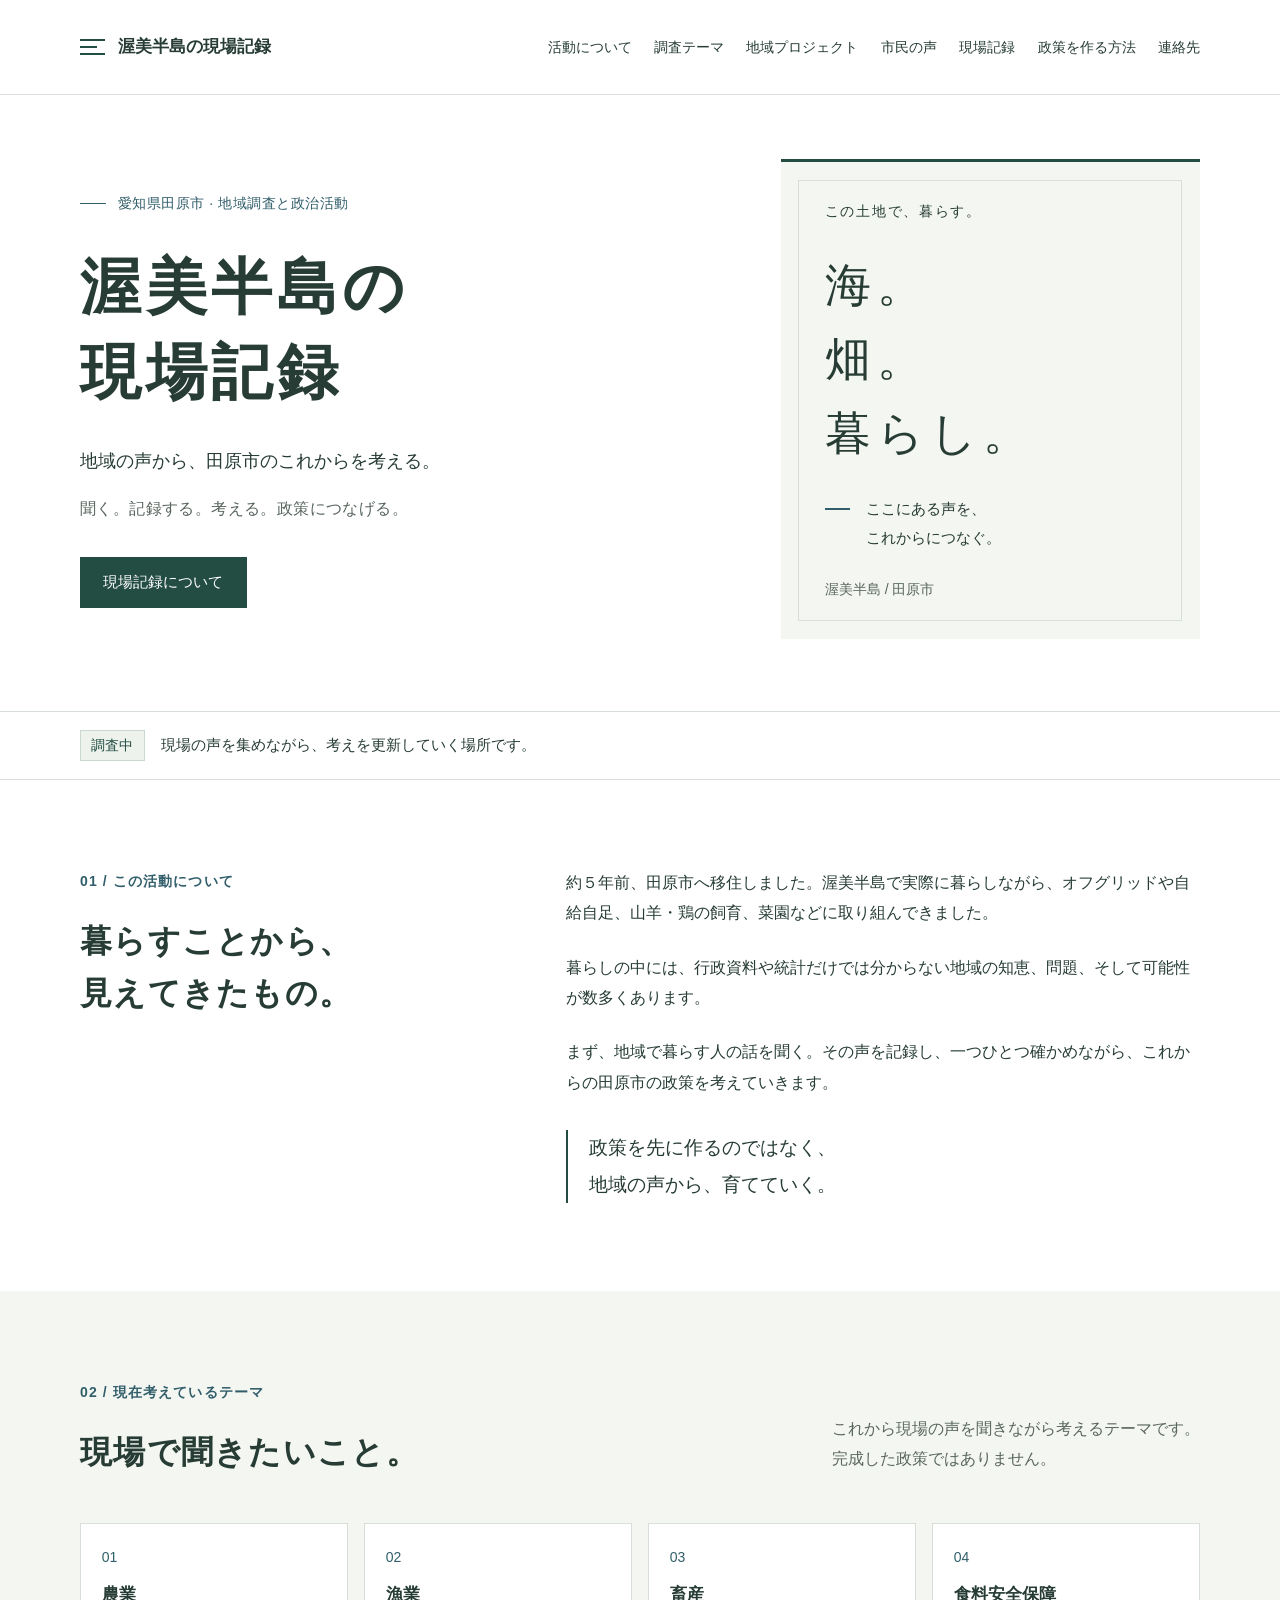
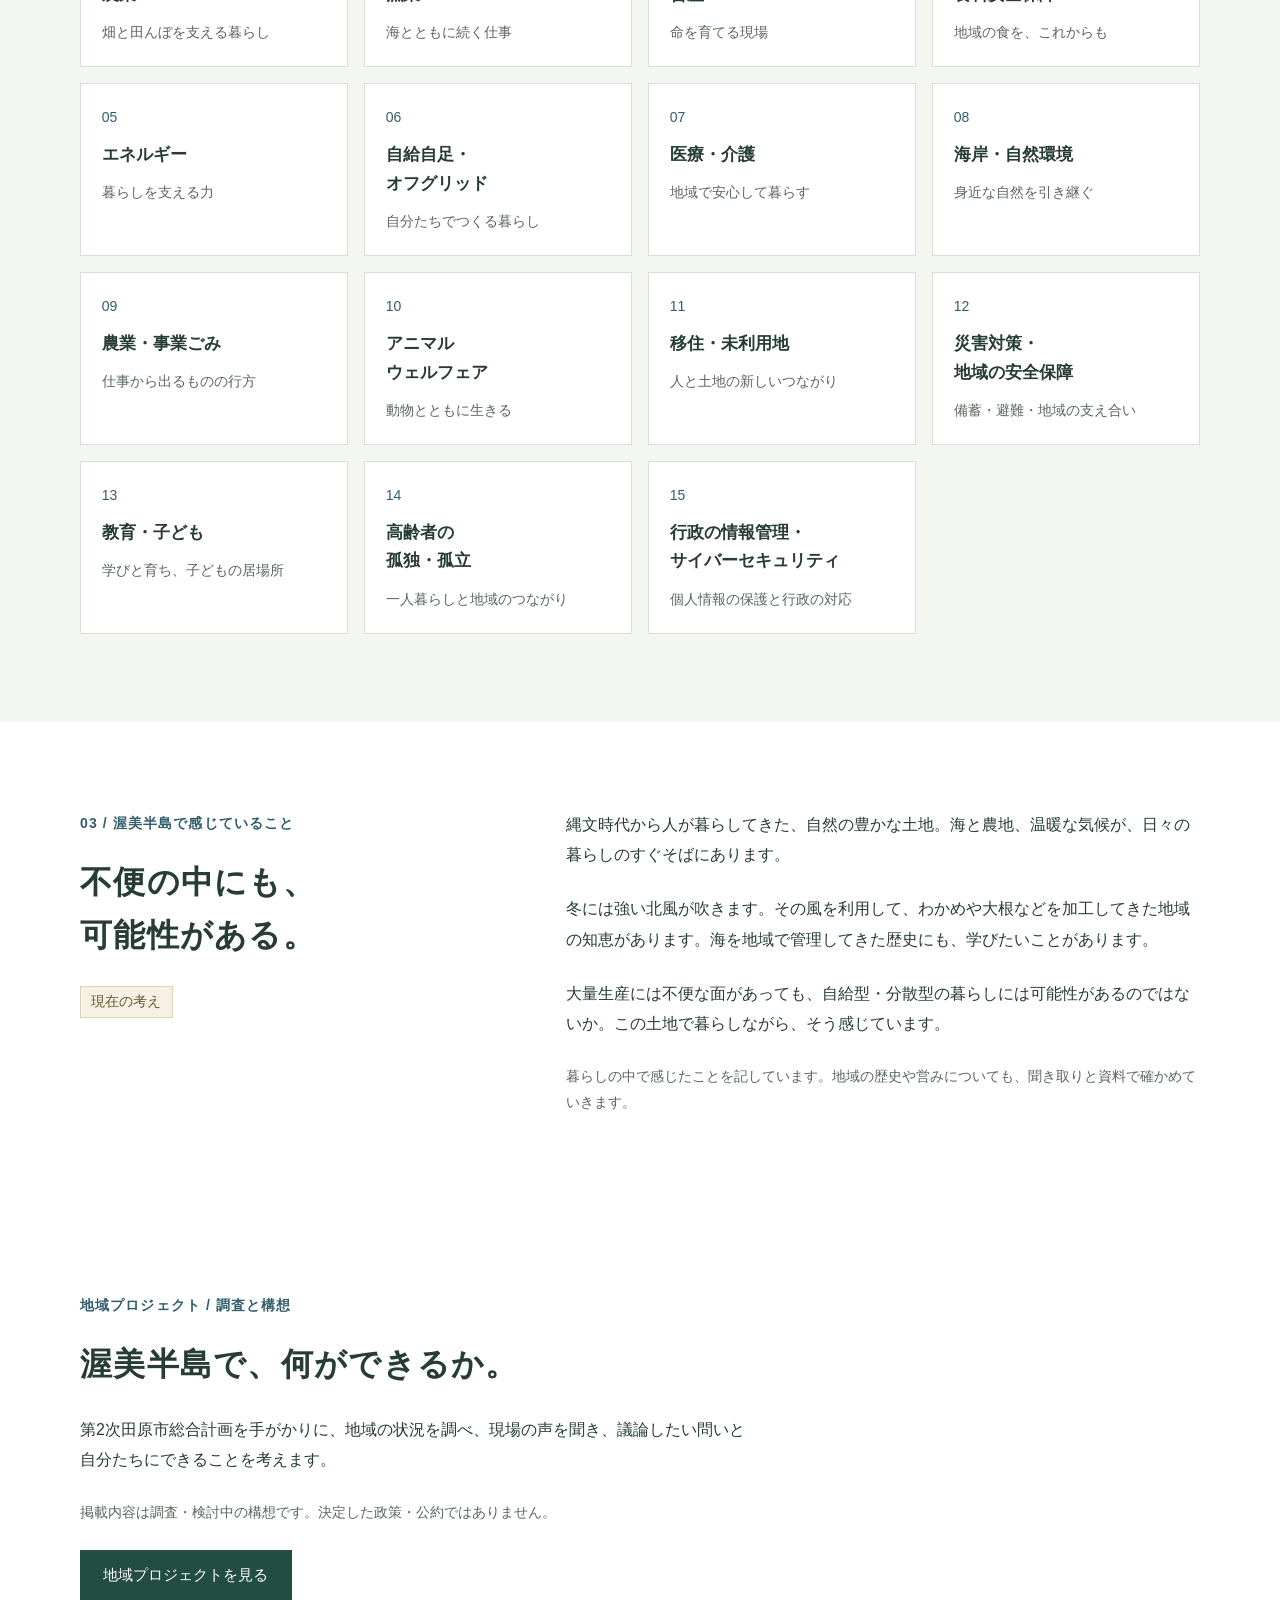
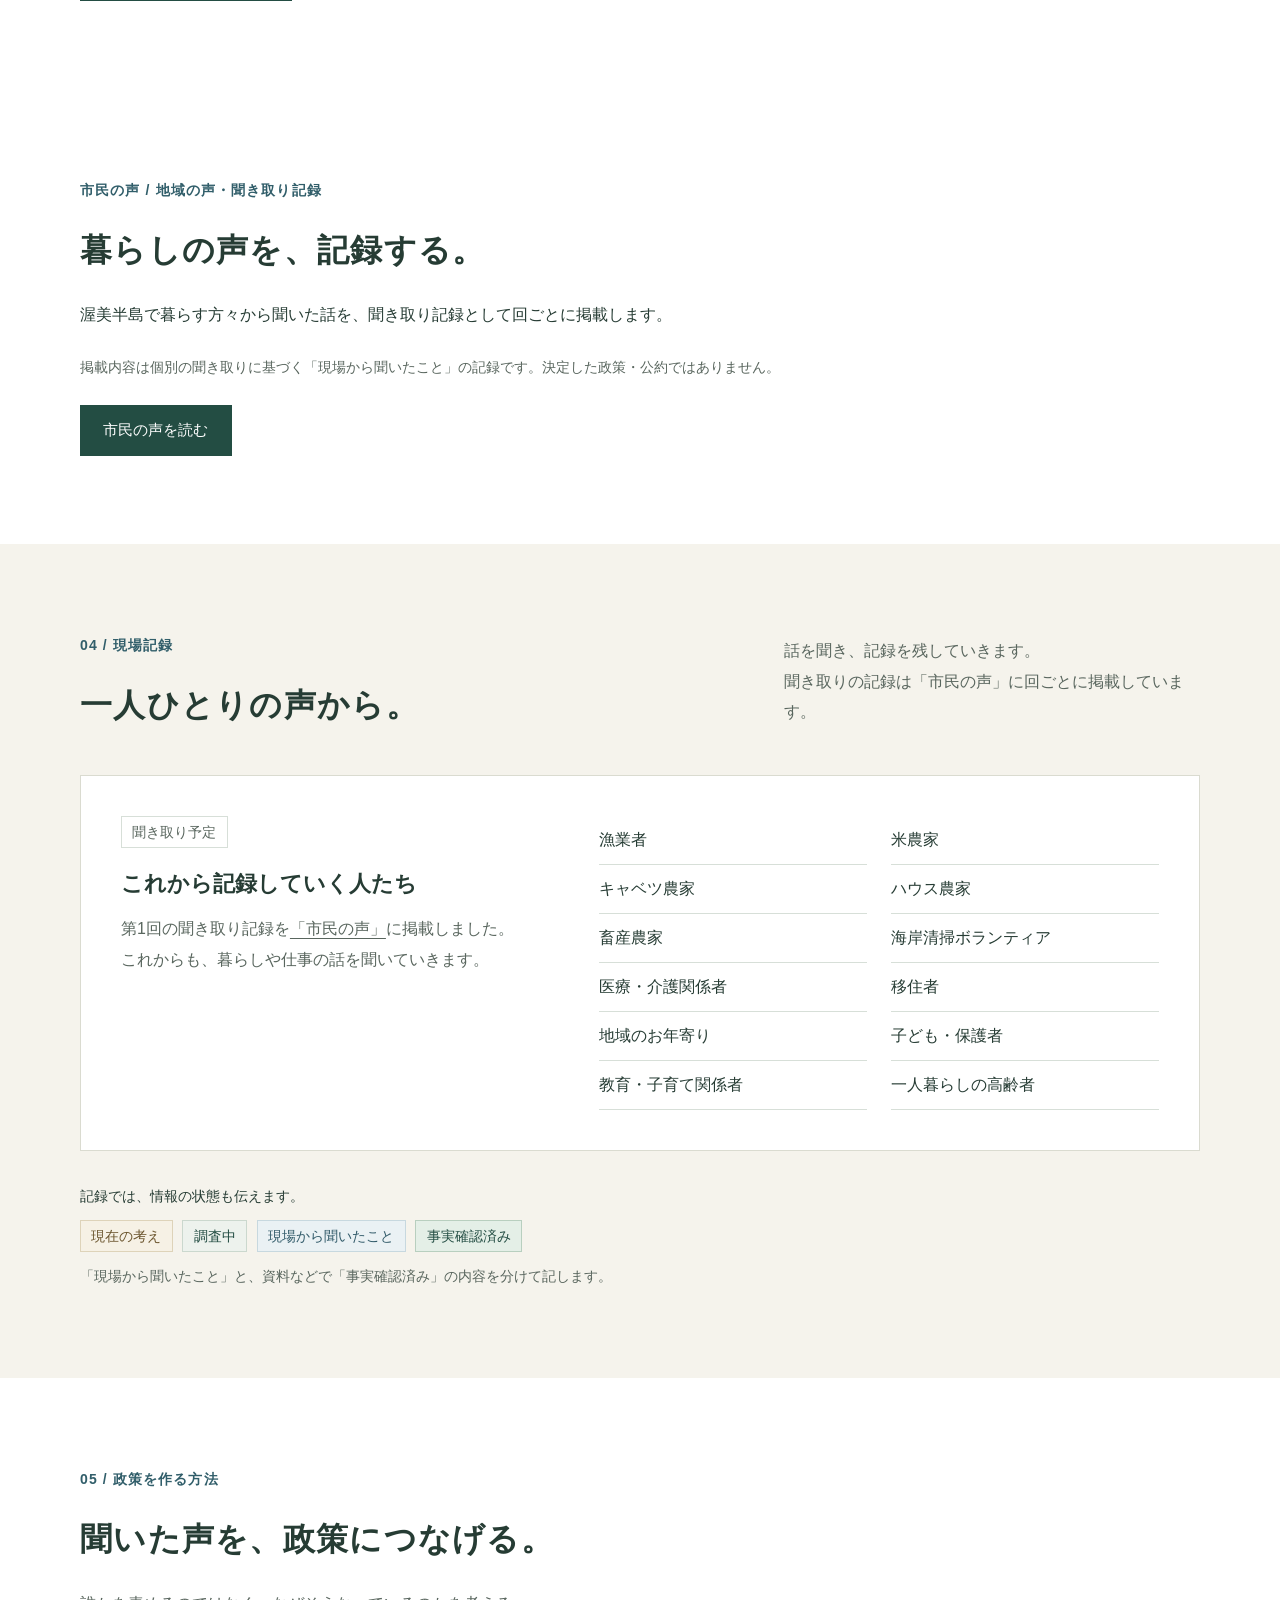
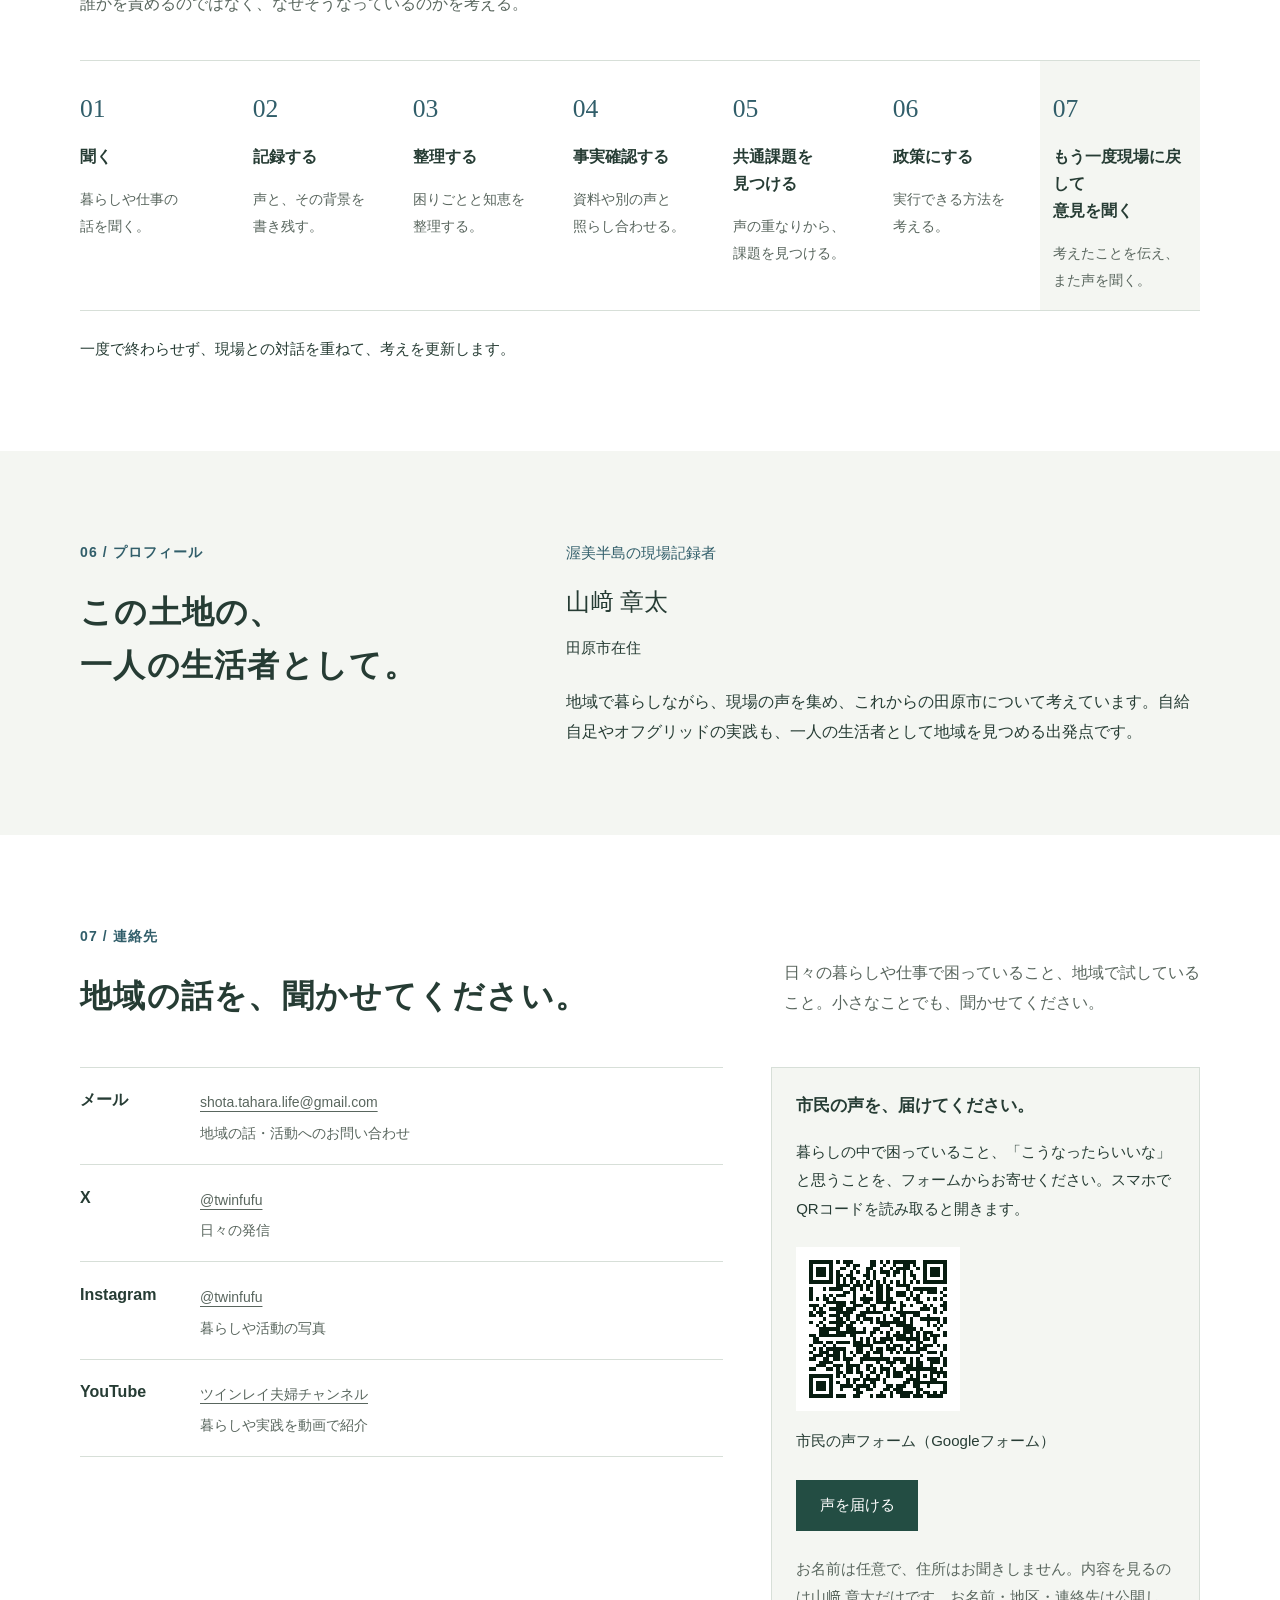
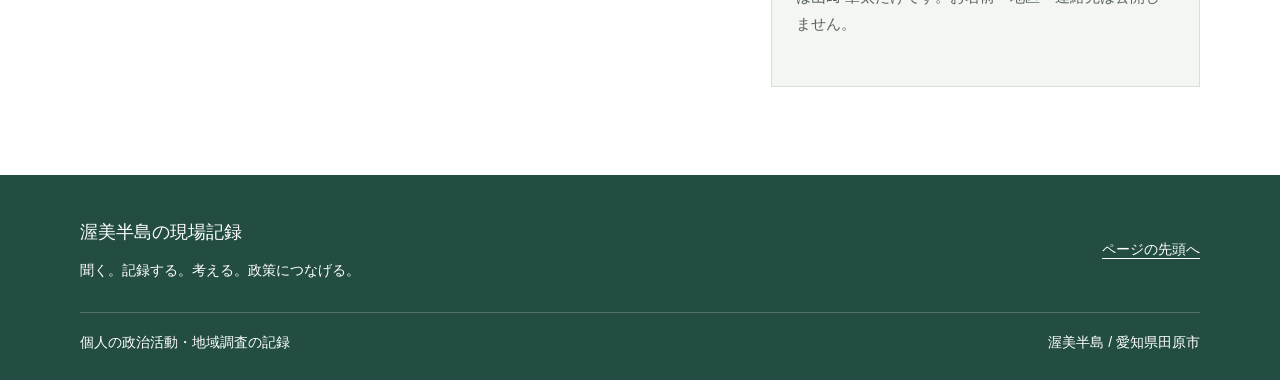
==== commit 485e3c17: "Turn top-page QR box into 市民の声フォーム and show profile name" ====
--- a/index.html
+++ b/index.html
@@ -167,9 +167,8 @@
       <div class="container split-section">
         <div class="section-heading"><p class="section-number">06 / プロフィール</p><h2 id="profile-title">この土地の、<br>一人の生活者として。</h2></div>
         <div class="profile-copy">
-          <!-- 氏名の公開方針が決まり次第、この表示を置き換える。 -->
           <p class="profile-role">渥美半島の現場記録者</p>
-          <p class="profile-name">［公開する氏名］<span>氏名は準備中です</span></p>
+          <p class="profile-name">山﨑 章太</p>
           <p class="profile-location">田原市在住</p>
           <p>地域で暮らしながら、現場の声を集め、これからの田原市について考えています。自給自足やオフグリッドの実践も、一人の生活者として地域を見つめる出発点です。</p>
         </div>
@@ -189,12 +188,12 @@
           <div><dt>YouTube</dt><dd><a href="https://www.youtube.com/@twin-fufu.channel">ツインレイ夫婦チャンネル</a><span>暮らしや実践を動画で紹介</span></dd></div>
         </dl>
         <aside class="site-share" aria-labelledby="share-title">
-          <h3 id="share-title">この場所を、地域の人へ。</h3>
-          <p>地域のことを一緒に考えたい人へ、このサイトをご紹介ください。</p>
-          <a href="https://twinfufu.github.io/atsumi-field-notes/" aria-label="渥美半島の現場記録の公開サイトを開く"><img class="site-qr" src="assets/site-qr.svg" width="164" height="164" alt="渥美半島の現場記録の公開URLを読み取るQRコード"></a>
-          <p class="share-url"><a href="https://twinfufu.github.io/atsumi-field-notes/">twinfufu.github.io/atsumi-field-notes/</a></p>
-          <button id="copy-site-url" class="button" type="button" hidden>サイトのURLをコピー</button>
-          <p id="copy-status" class="small-note" role="status" aria-live="polite"></p>
+          <h3 id="share-title">市民の声を、届けてください。</h3>
+          <p>暮らしの中で困っていること、「こうなったらいいな」と思うことを、フォームからお寄せください。スマホでQRコードを読み取ると開きます。</p>
+          <a href="https://docs.google.com/forms/d/e/1FAIpQLSf4ime8RMCnebrRIaUhPeCG70YkbBqGc_gQ9AKfj_lCocE6ng/viewform" target="_blank" rel="noopener noreferrer"><img class="site-qr" src="assets/voices-form-qr.svg" width="164" height="164" alt="市民の声フォーム（Googleフォーム）を開くQRコード"></a>
+          <p class="share-url">市民の声フォーム（Googleフォーム）</p>
+          <p><a class="button" href="https://docs.google.com/forms/d/e/1FAIpQLSf4ime8RMCnebrRIaUhPeCG70YkbBqGc_gQ9AKfj_lCocE6ng/viewform" target="_blank" rel="noopener noreferrer">声を届ける</a></p>
+          <p class="small-note">お名前は任意で、住所はお聞きしません。内容を見るのは山﨑 章太だけです。お名前・地区・連絡先は公開しません。</p>
         </aside>
       </div>
     </section>
--- a/styles.css
+++ b/styles.css
@@ -285,3 +285,7 @@
 .voice-article h4 { margin: 0 0 .5rem; font-size: 1rem; color: var(--green); }
 .voice-footer { margin-top: 3rem; padding-top: 1.5rem; border-top: 1px solid var(--line); }
 .voice-signature { font-family: var(--serif); font-weight: 600; }
+
+/* 市民の声：「声を届ける」フォームへの案内。 */
+.voice-cta { max-width: 760px; margin-top: 4rem; }
+@media (max-width: 760px) { .voice-cta { margin-top: 3rem; } }
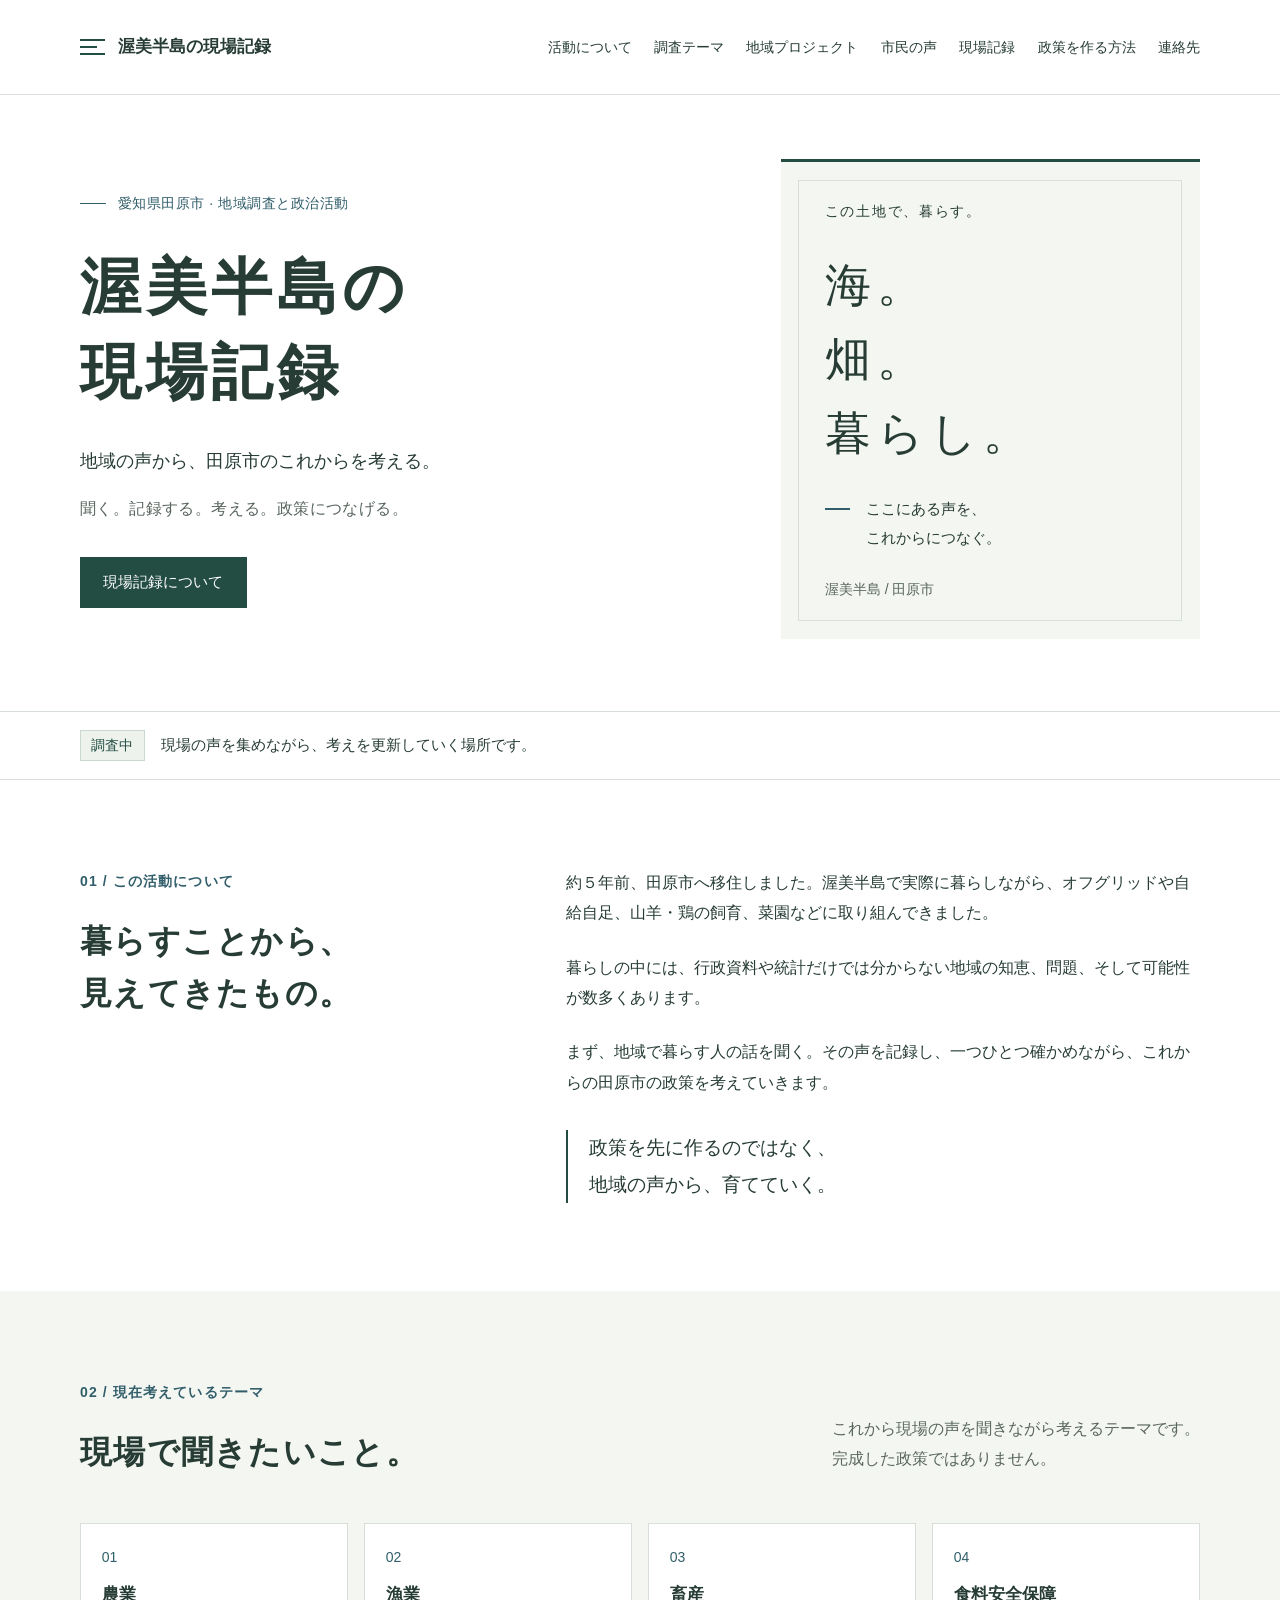
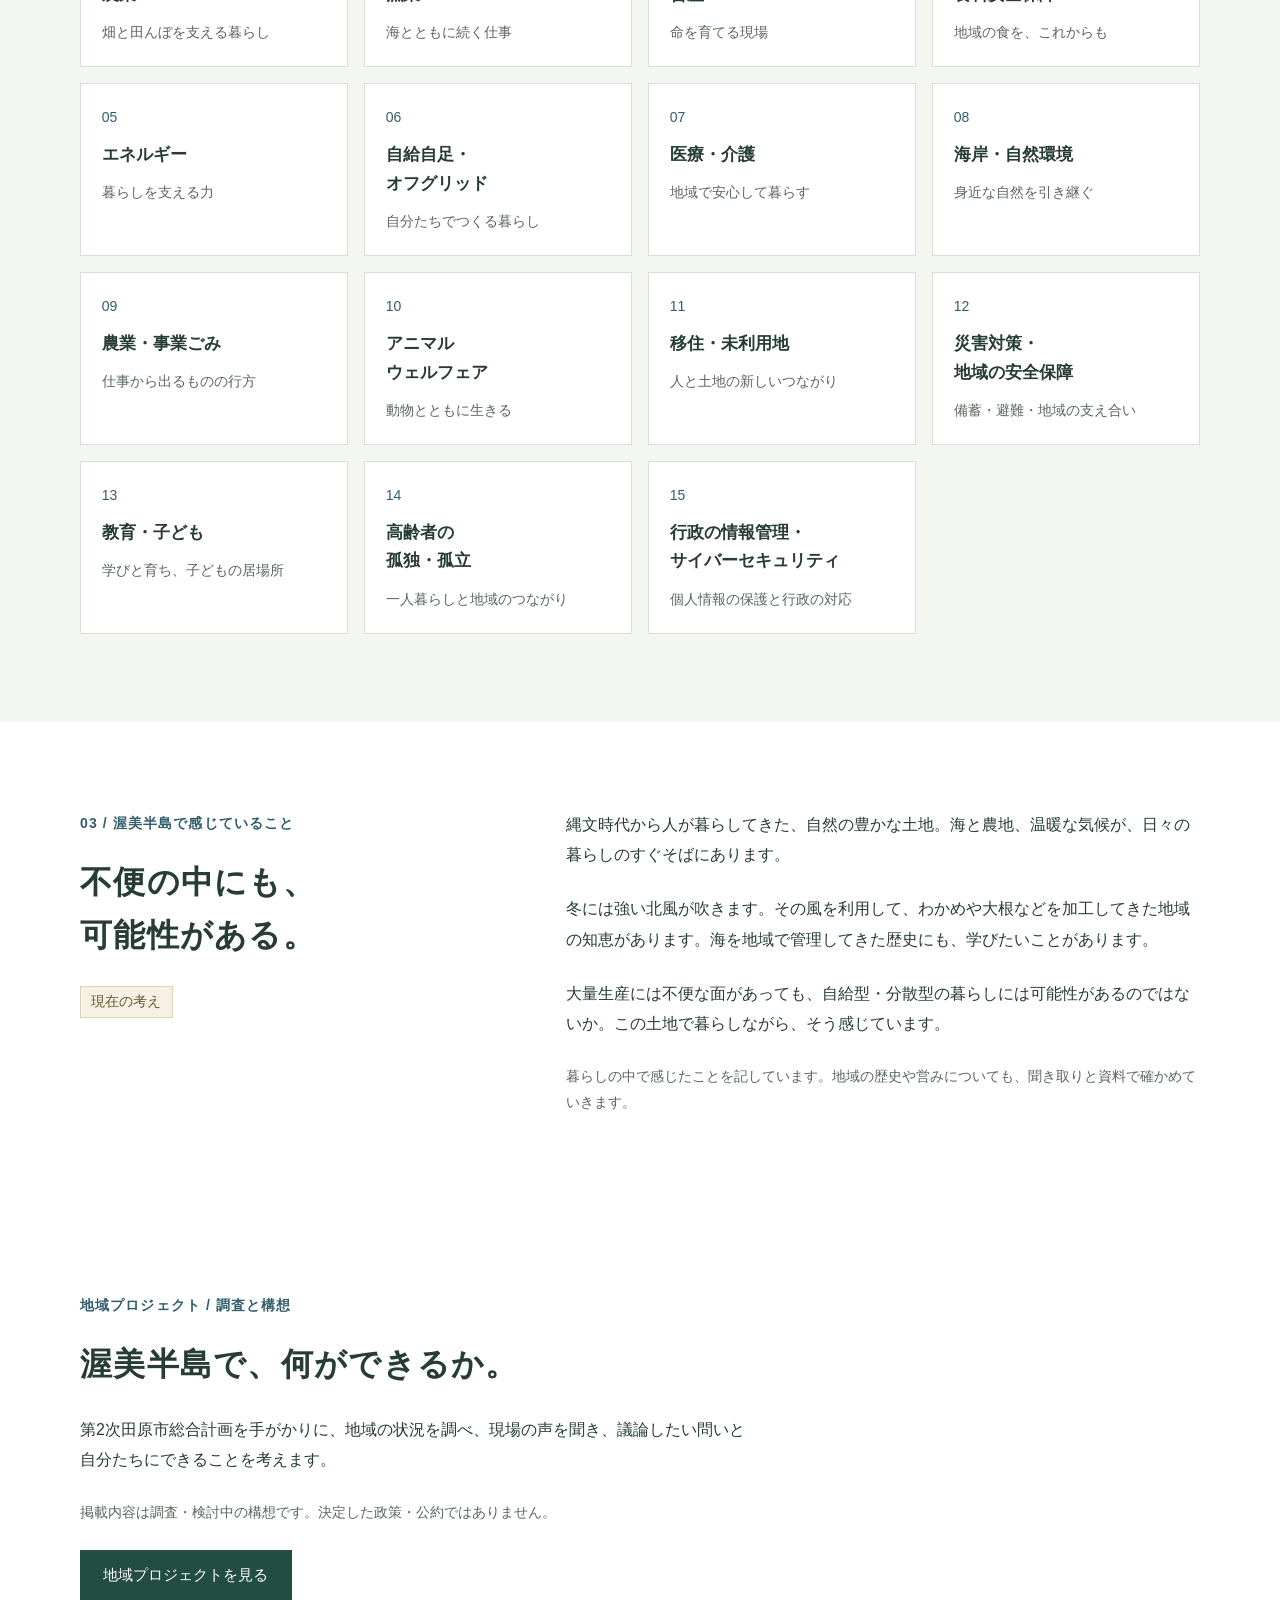
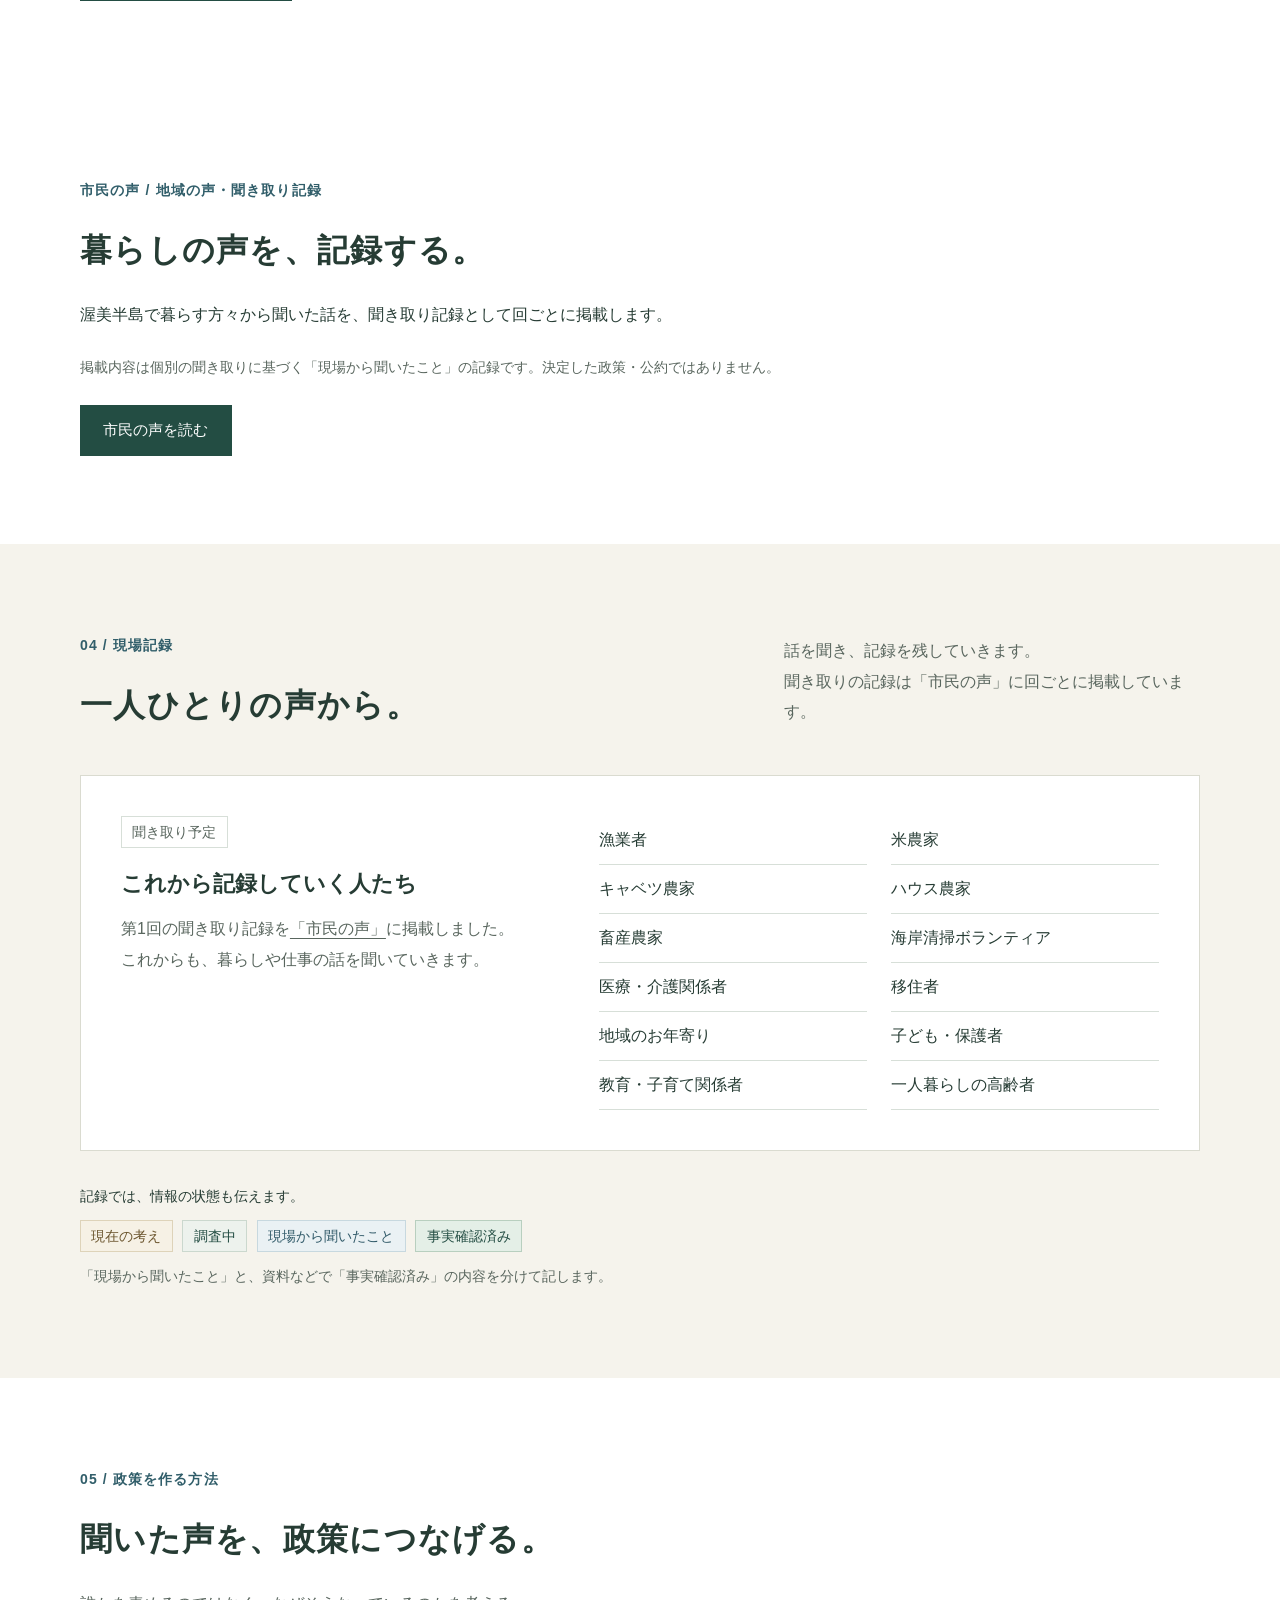
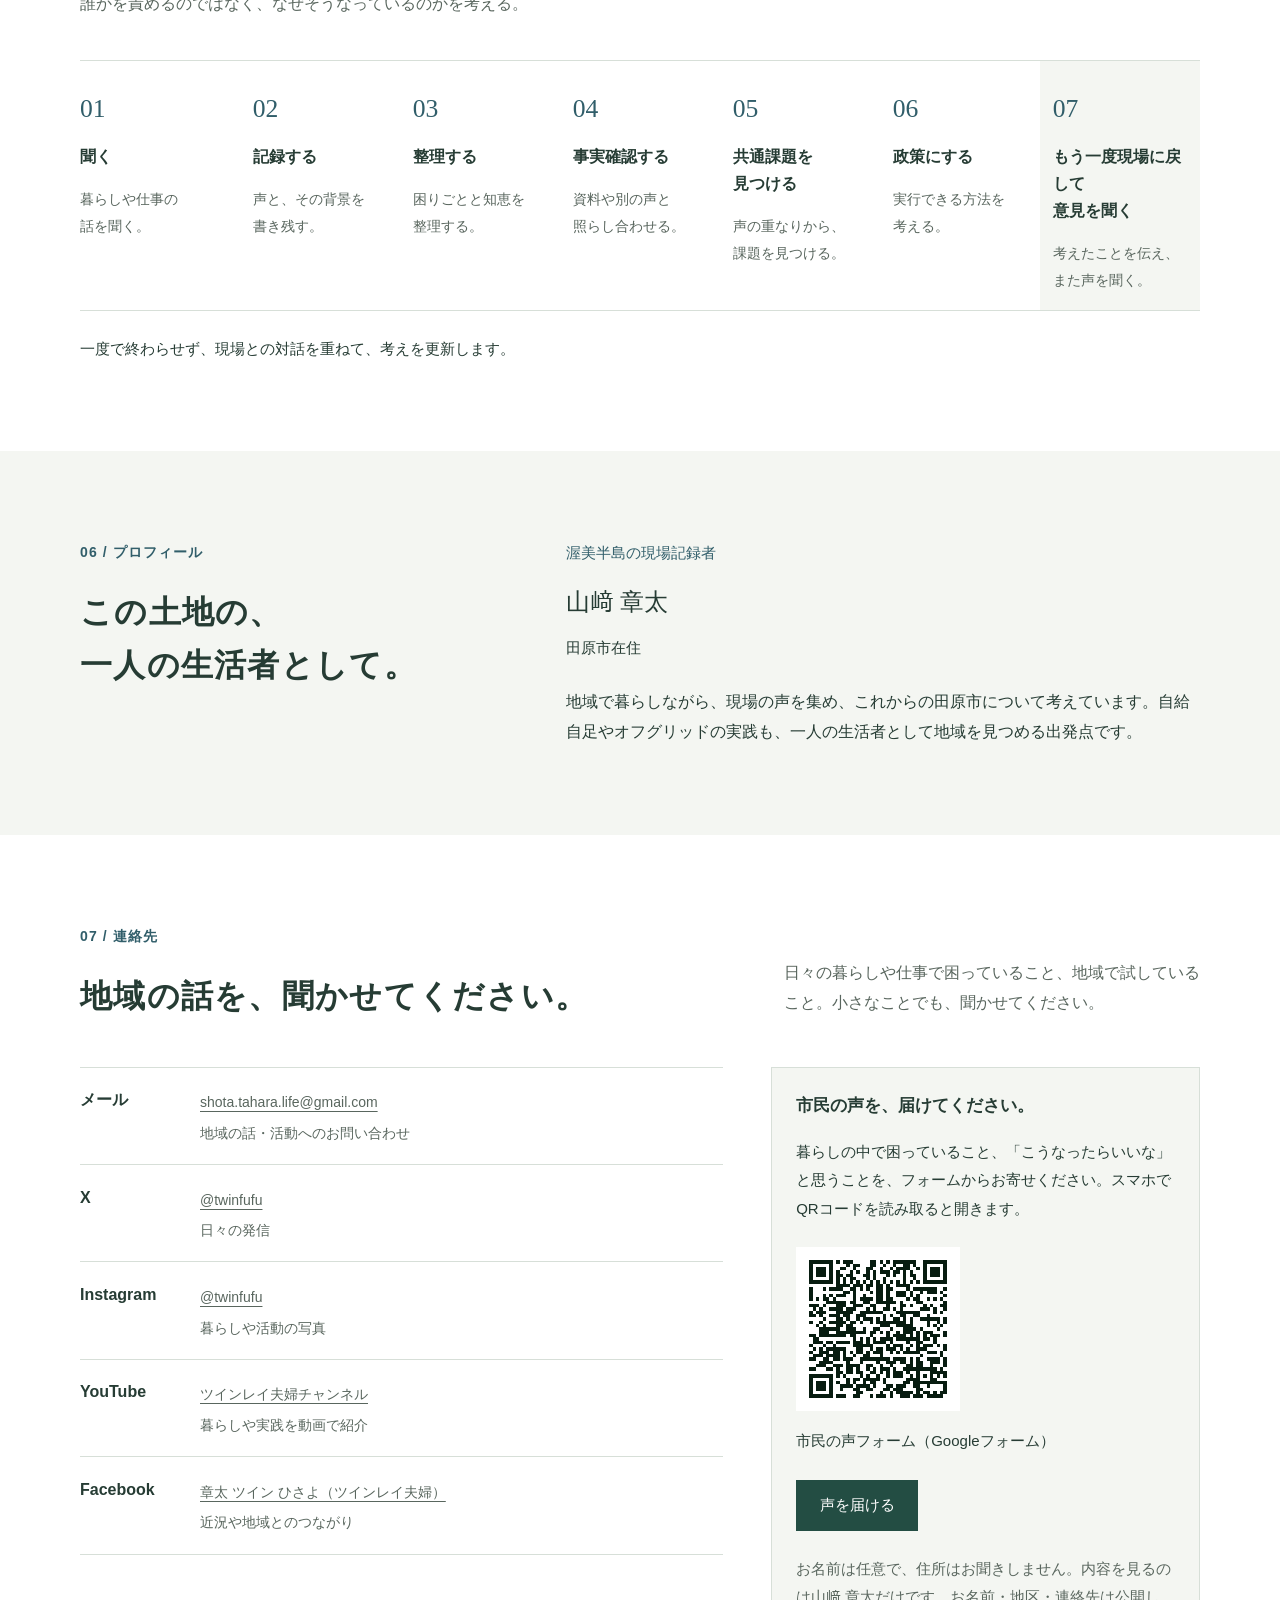
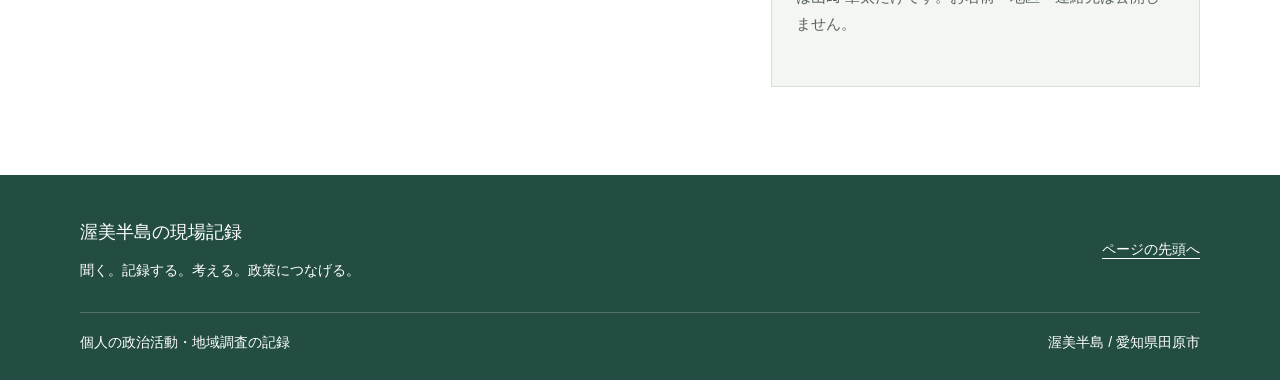
==== commit 8255df09: "Add Facebook to contact list" ====
--- a/index.html
+++ b/index.html
@@ -186,6 +186,7 @@
           <div><dt>X</dt><dd><a href="https://x.com/twinfufu">@twinfufu</a><span>日々の発信</span></dd></div>
           <div><dt>Instagram</dt><dd><a href="https://www.instagram.com/twinfufu/">@twinfufu</a><span>暮らしや活動の写真</span></dd></div>
           <div><dt>YouTube</dt><dd><a href="https://www.youtube.com/@twin-fufu.channel">ツインレイ夫婦チャンネル</a><span>暮らしや実践を動画で紹介</span></dd></div>
+          <div><dt>Facebook</dt><dd><a href="https://www.facebook.com/twinfufu">章太 ツイン ひさよ（ツインレイ夫婦）</a><span>近況や地域とのつながり</span></dd></div>
         </dl>
         <aside class="site-share" aria-labelledby="share-title">
           <h3 id="share-title">市民の声を、届けてください。</h3>
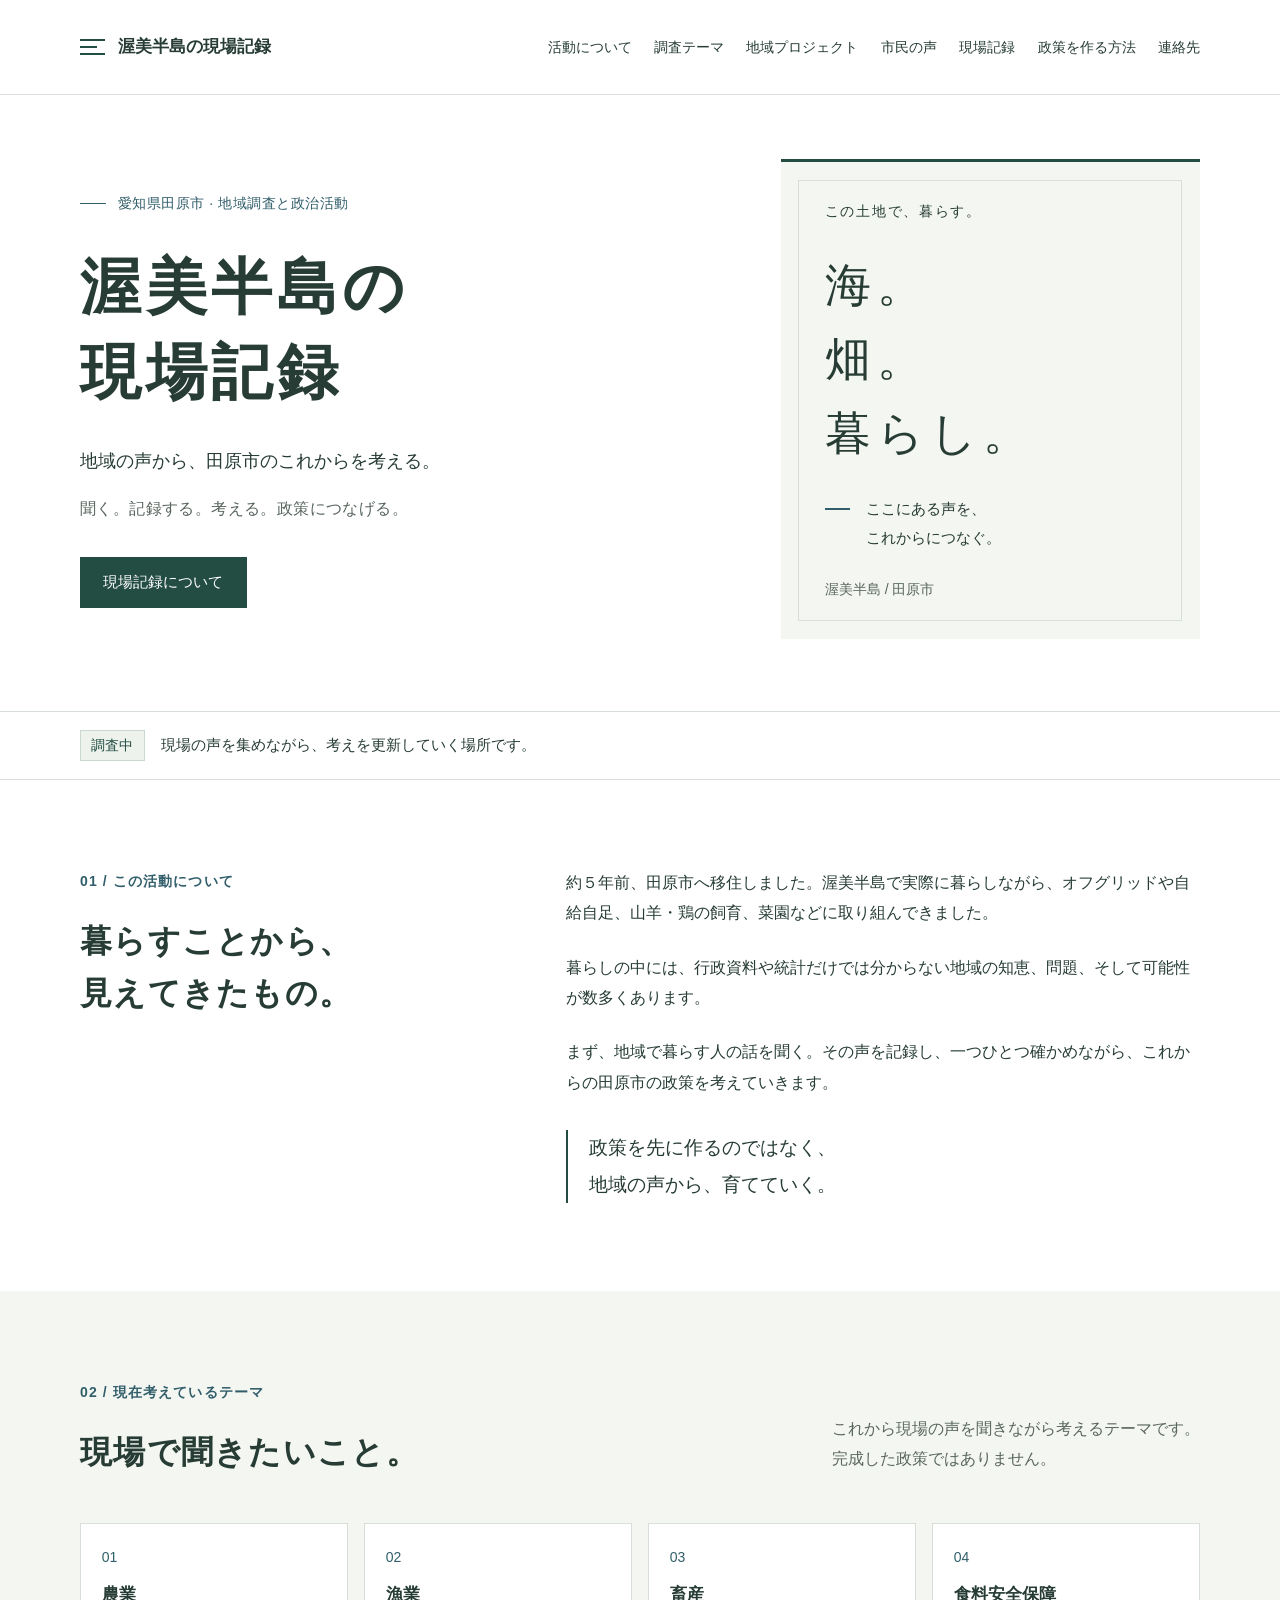
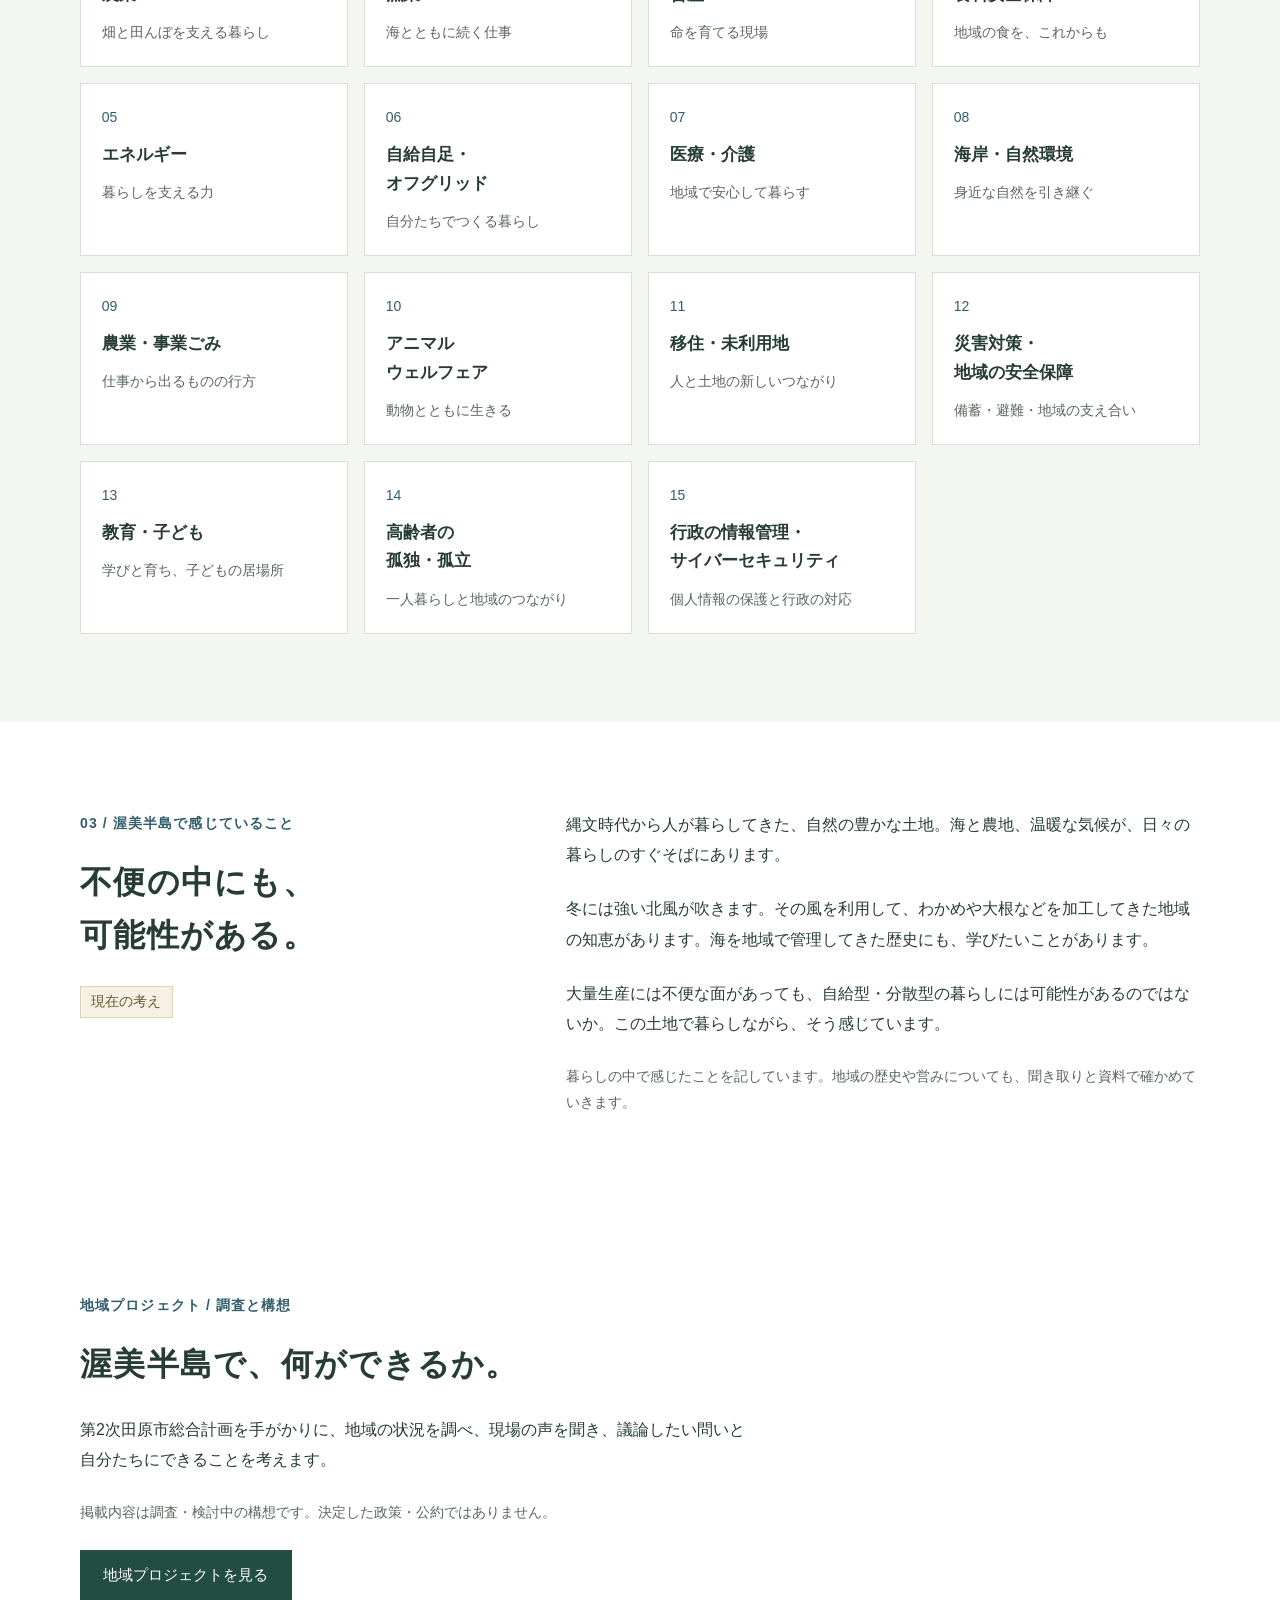
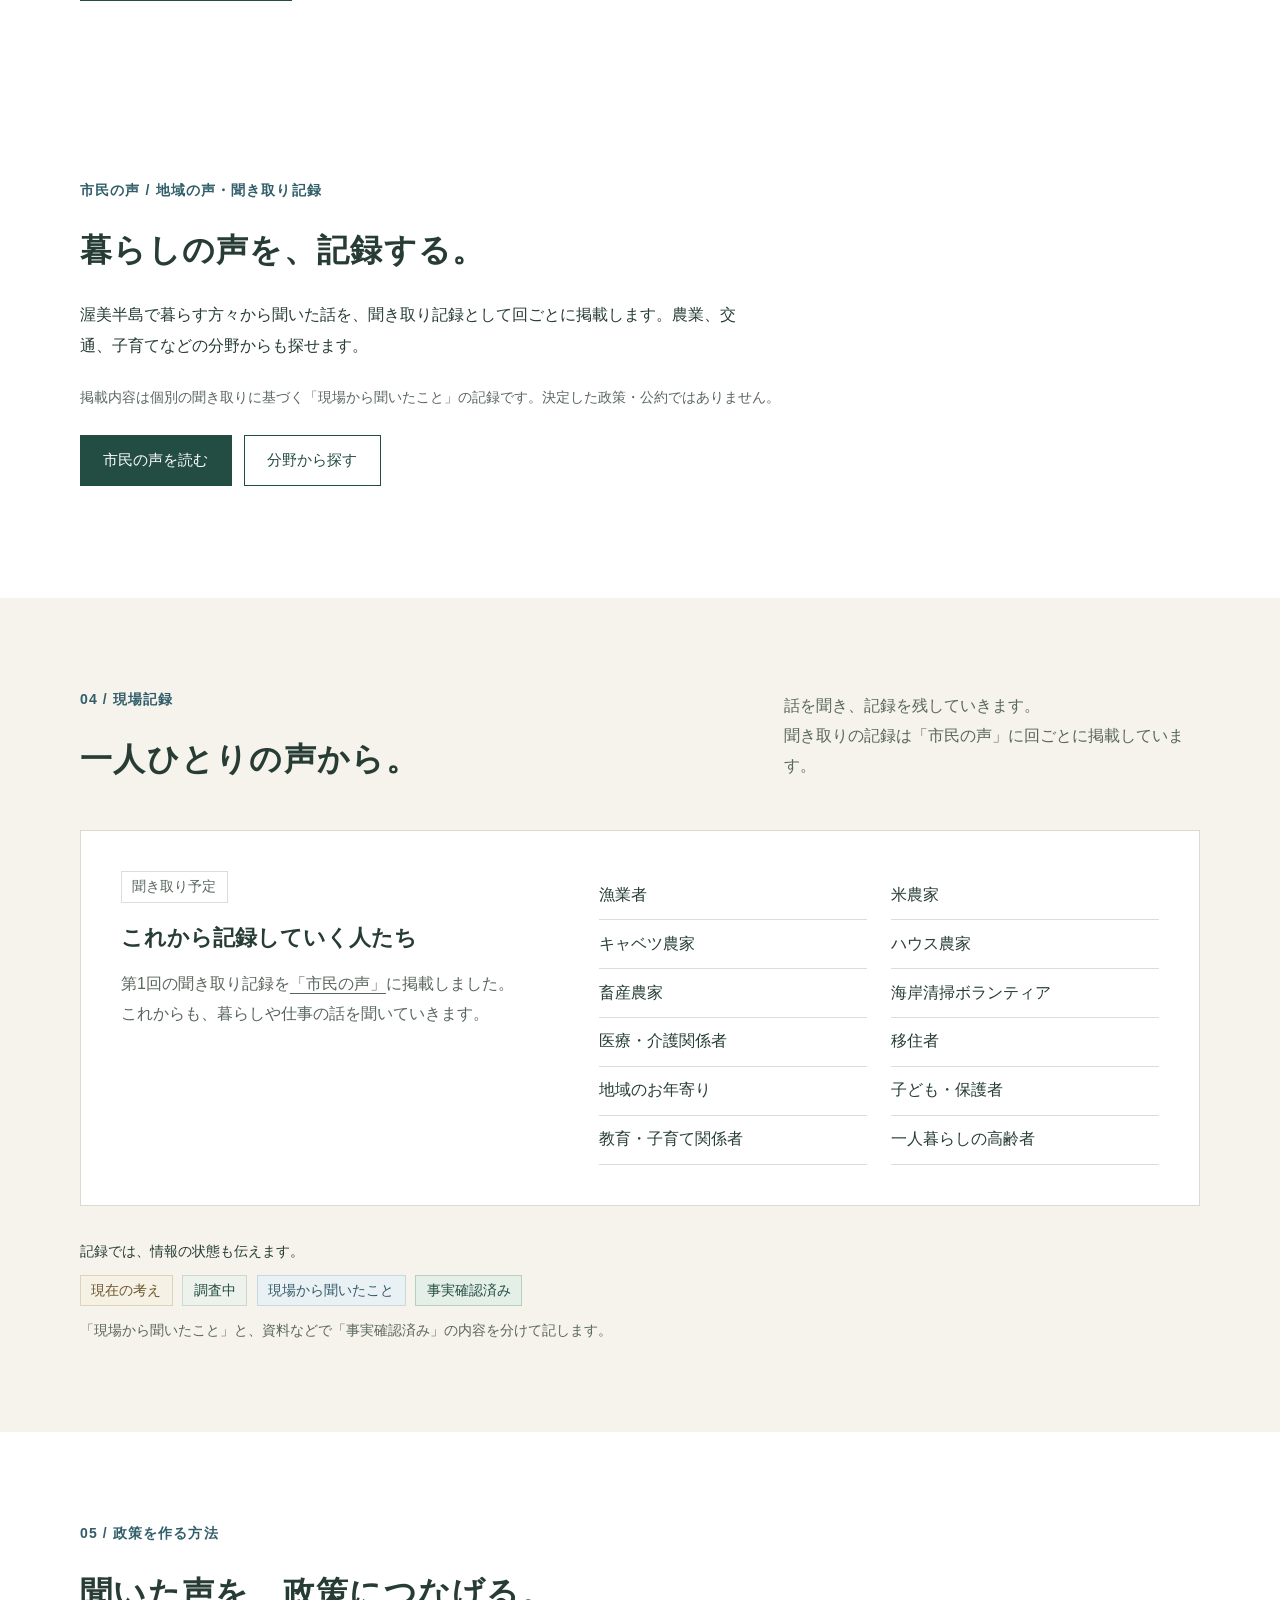
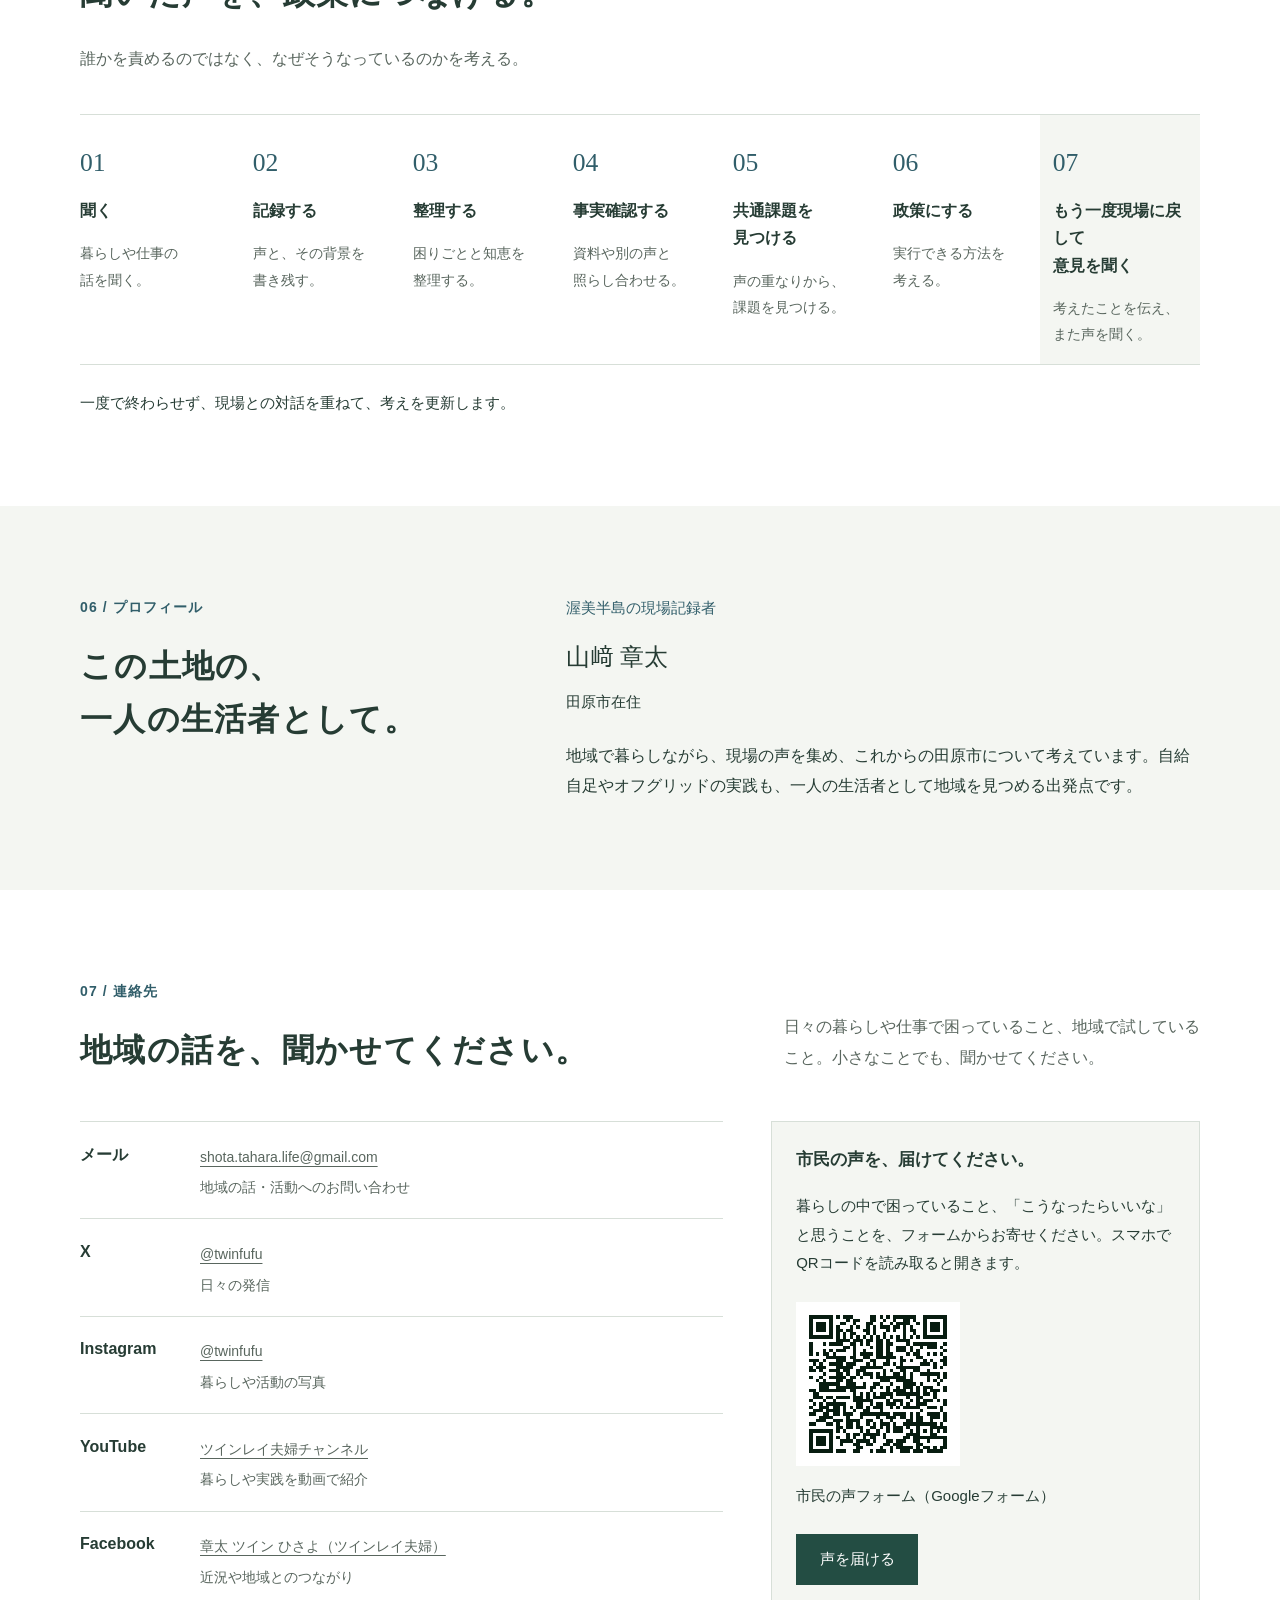
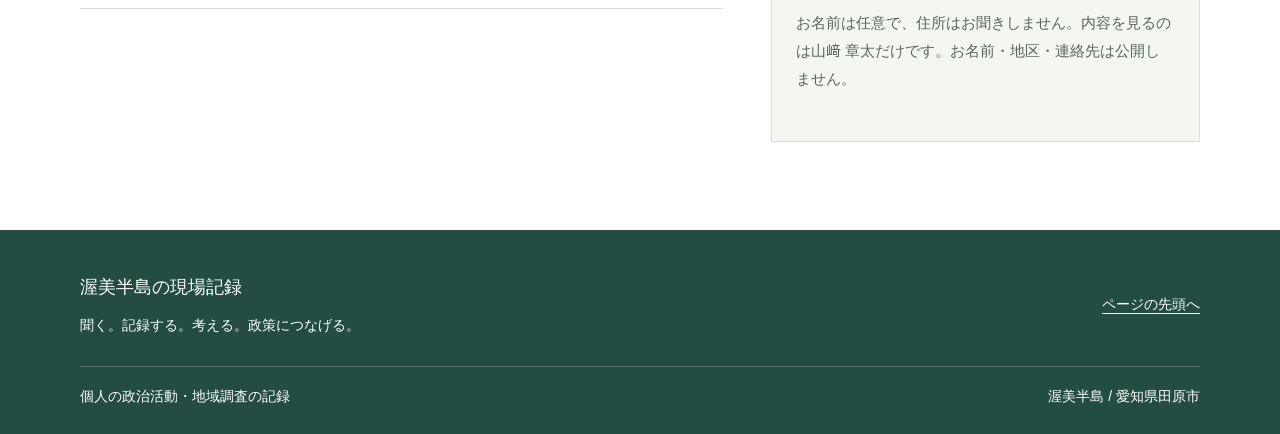
==== commit a53006f8: "市民の声を分野タグで探せるようにする 既存の9分野（data-categories）を活かし、分野インデックス voices/themes/ と一覧の絞り込みを追加。第1回の抜粋は既存文のみ。  Co" ====
--- a/index.html
+++ b/index.html
@@ -122,7 +122,7 @@
     </section>
 
 <section class="section container" aria-labelledby="projects-entry-title"><p class="section-number">地域プロジェクト / 調査と構想</p><h2 id="projects-entry-title">渥美半島で、何ができるか。</h2><p class="prose">第2次田原市総合計画を手がかりに、地域の状況を調べ、現場の声を聞き、議論したい問いと自分たちにできることを考えます。</p><p class="small-note">掲載内容は調査・検討中の構想です。決定した政策・公約ではありません。</p><a class="button" href="projects/">地域プロジェクトを見る</a></section>
-<section class="section container" aria-labelledby="voices-entry-title"><p class="section-number">市民の声 / 地域の声・聞き取り記録</p><h2 id="voices-entry-title">暮らしの声を、記録する。</h2><p class="prose">渥美半島で暮らす方々から聞いた話を、聞き取り記録として回ごとに掲載します。</p><p class="small-note">掲載内容は個別の聞き取りに基づく「現場から聞いたこと」の記録です。決定した政策・公約ではありません。</p><a class="button" href="voices/">市民の声を読む</a></section>
+<section class="section container" aria-labelledby="voices-entry-title"><p class="section-number">市民の声 / 地域の声・聞き取り記録</p><h2 id="voices-entry-title">暮らしの声を、記録する。</h2><p class="prose">渥美半島で暮らす方々から聞いた話を、聞き取り記録として回ごとに掲載します。農業、交通、子育てなどの分野からも探せます。</p><p class="small-note">掲載内容は個別の聞き取りに基づく「現場から聞いたこと」の記録です。決定した政策・公約ではありません。</p><p class="button-row"><a class="button" href="voices/">市民の声を読む</a><a class="button button-secondary" href="voices/themes/">分野から探す</a></p></section>
     <section id="records" class="section records-section" aria-labelledby="records-title">
       <div class="container">
         <div class="section-top">
--- a/styles.css
+++ b/styles.css
@@ -57,6 +57,9 @@
 .hero-principle { margin-bottom: 2rem; color: var(--muted); font-size: 1rem; letter-spacing: .025em; }
 .button { display: inline-flex; align-items: center; justify-content: center; min-height: 48px; padding: .65rem 1.4rem; border: 1px solid var(--green); background: var(--green); color: white; text-decoration: none; font-size: .9375rem; }
 .button:hover { color: white; background: #163b32; }
+.button-secondary { background: white; color: var(--green); }
+.button-secondary:hover { background: var(--wash); color: var(--green); }
+.button-row { display: flex; flex-wrap: wrap; gap: .75rem; align-items: center; }
 .mobile-break { display: none; }
 .field-note { position: relative; padding: 2.25rem 2.75rem; background: var(--wash); border-top: 3px solid var(--green); }
 .field-note::after { position: absolute; content: ""; top: 1.1rem; bottom: 1.1rem; right: 1.1rem; left: 1.1rem; border: 1px solid var(--line); pointer-events: none; }
@@ -273,19 +276,49 @@
 #copy-status { margin: .75rem 0 0; }
 @media (max-width: 760px) { .contact-list > div { grid-template-columns: minmax(5.5rem, 6rem) minmax(0, 1fr); } }
 
-/* 市民の声：聞き取り記録の一覧と記事。分野タグは表示のみ（リンク・絞り込み機能なし）。 */
+/* 市民の声：聞き取り記録の一覧と記事。分野タグは themes/ へのリンク、一覧は絞り込み可。 */
 .voice-list { list-style: none; }
 .voice-list > li { max-width: 760px; }
 .voice-card-label { margin: 1rem 0 .25rem; }
 .voice-list h3 { margin-top: 0; }
 .voice-tags { list-style: none; display: flex; flex-wrap: wrap; gap: .5rem; margin-bottom: 1.5rem; }
 .voice-tags li { margin: 0; padding: .1rem .65rem; border: 1px solid var(--line); background: white; color: var(--muted); font-size: .8125rem; line-height: 1.9; }
+.voice-tags a { color: inherit; text-decoration: none; }
+.voice-tags a:hover { color: var(--sea); text-decoration: underline; }
 .voice-notice { margin-bottom: 2rem; }
 .voice-area h3 { margin-top: 2rem; font-family: var(--serif); font-size: 1.25rem; }
 .voice-article h4 { margin: 0 0 .5rem; font-size: 1rem; color: var(--green); }
+.voice-article .record-card[id] { scroll-margin-top: 5rem; }
 .voice-footer { margin-top: 3rem; padding-top: 1.5rem; border-top: 1px solid var(--line); }
 .voice-signature { font-family: var(--serif); font-weight: 600; }
 
+/* 市民の声：一覧の分野絞り込み（JSあり時）。無効時もタグリンクと themes/ で辿れる。 */
+.voice-filter { max-width: 760px; margin-bottom: 2rem; }
+.voice-filter-label { margin-bottom: .5rem; font-size: .875rem; font-weight: 600; letter-spacing: .08em; color: var(--sea); }
+.voice-filter-tags { margin-bottom: .75rem; }
+.voice-filter-tags li { padding: 0; border: 0; background: transparent; }
+.voice-filter-btn { display: inline-flex; align-items: center; min-height: 36px; padding: .15rem .7rem; border: 1px solid var(--line); background: white; color: var(--muted); font-size: .8125rem; line-height: 1.6; cursor: pointer; }
+.voice-filter-btn:hover { color: var(--sea); border-color: var(--sea); }
+.voice-filter-btn.is-active { background: var(--green); border-color: var(--green); color: white; }
+.voice-filter-status { margin-bottom: 0; min-height: 1.5em; }
+.voice-list > li.is-filtered-out { display: none; }
+
+/* 市民の声：分野から探すページ */
+.theme-jump { max-width: 760px; margin-bottom: 3rem; padding-bottom: 2rem; border-bottom: 1px solid var(--line); }
+.theme-jump-label { margin-bottom: .75rem; font-size: .875rem; font-weight: 600; letter-spacing: .08em; color: var(--sea); }
+.theme-jump-list { margin-bottom: 1rem; }
+.theme-section { max-width: 760px; scroll-margin-top: 5rem; }
+.theme-section + .theme-section { margin-top: 3.5rem; padding-top: 2.5rem; border-top: 1px solid var(--line); }
+.theme-related { margin-top: -.5rem; }
+.theme-voice-list { list-style: none; }
+.theme-voice-list > li { margin-bottom: 1.25rem; }
+.theme-voice-list h3 { margin-top: 0; }
+.theme-planned .voice-tags li { display: inline-flex; align-items: center; gap: .5rem; }
+.theme-back { margin-top: 3rem; }
+
 /* 市民の声：「声を届ける」フォームへの案内。 */
 .voice-cta { max-width: 760px; margin-top: 4rem; }
-@media (max-width: 760px) { .voice-cta { margin-top: 3rem; } }
+@media (max-width: 760px) {
+  .voice-cta { margin-top: 3rem; }
+  .theme-section + .theme-section { margin-top: 2.5rem; padding-top: 2rem; }
+}
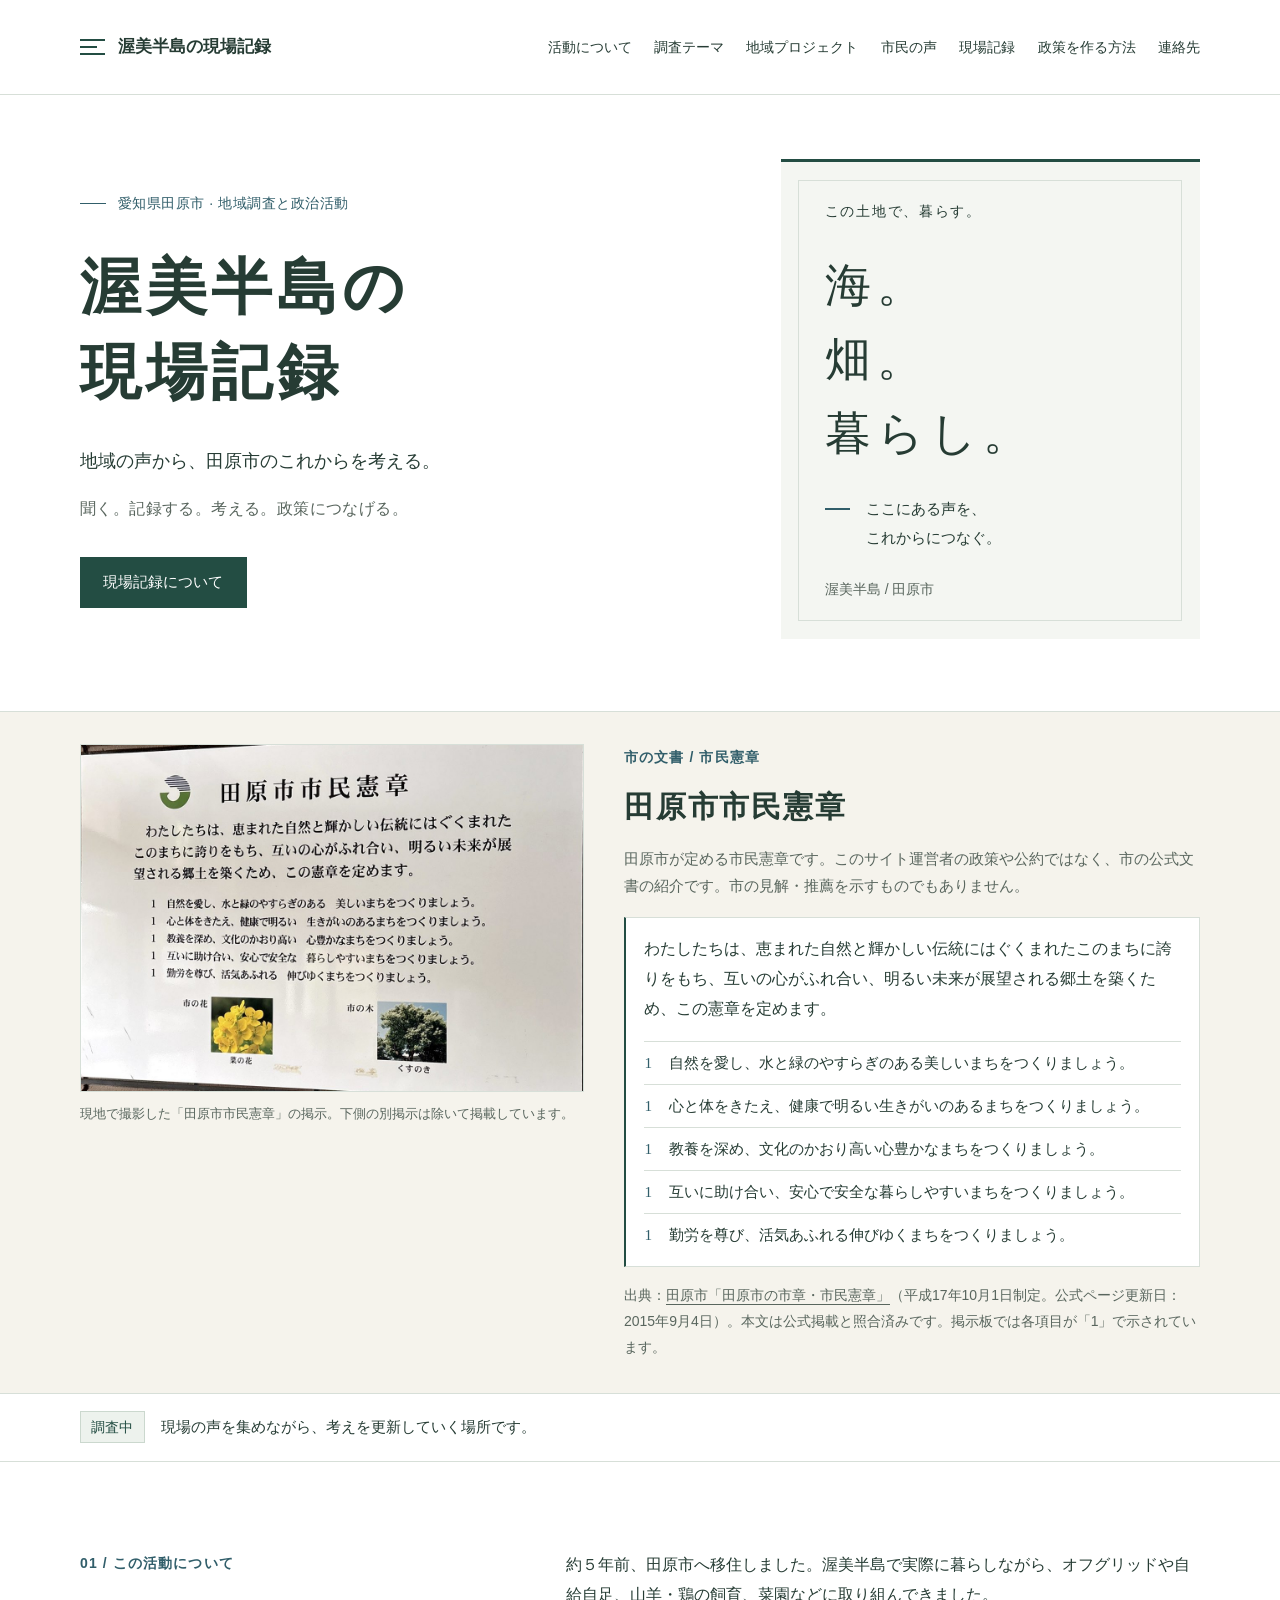
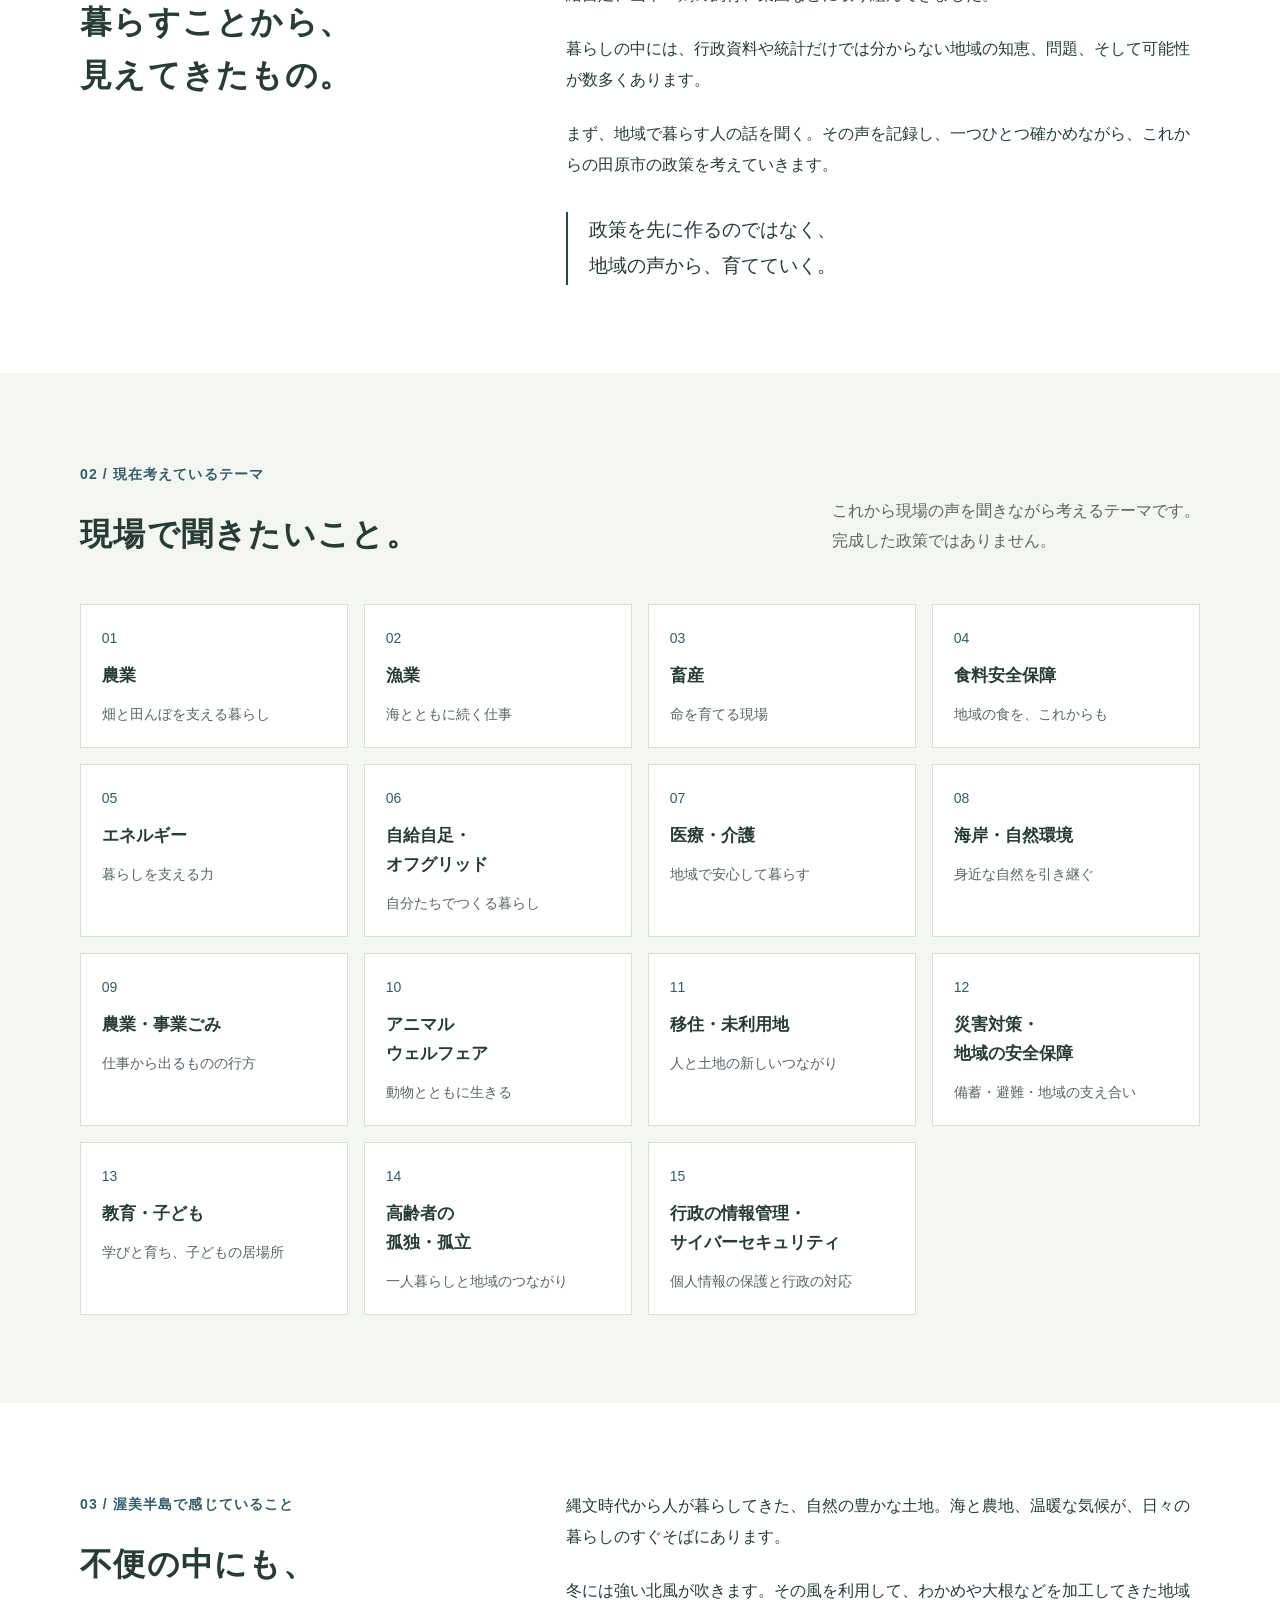
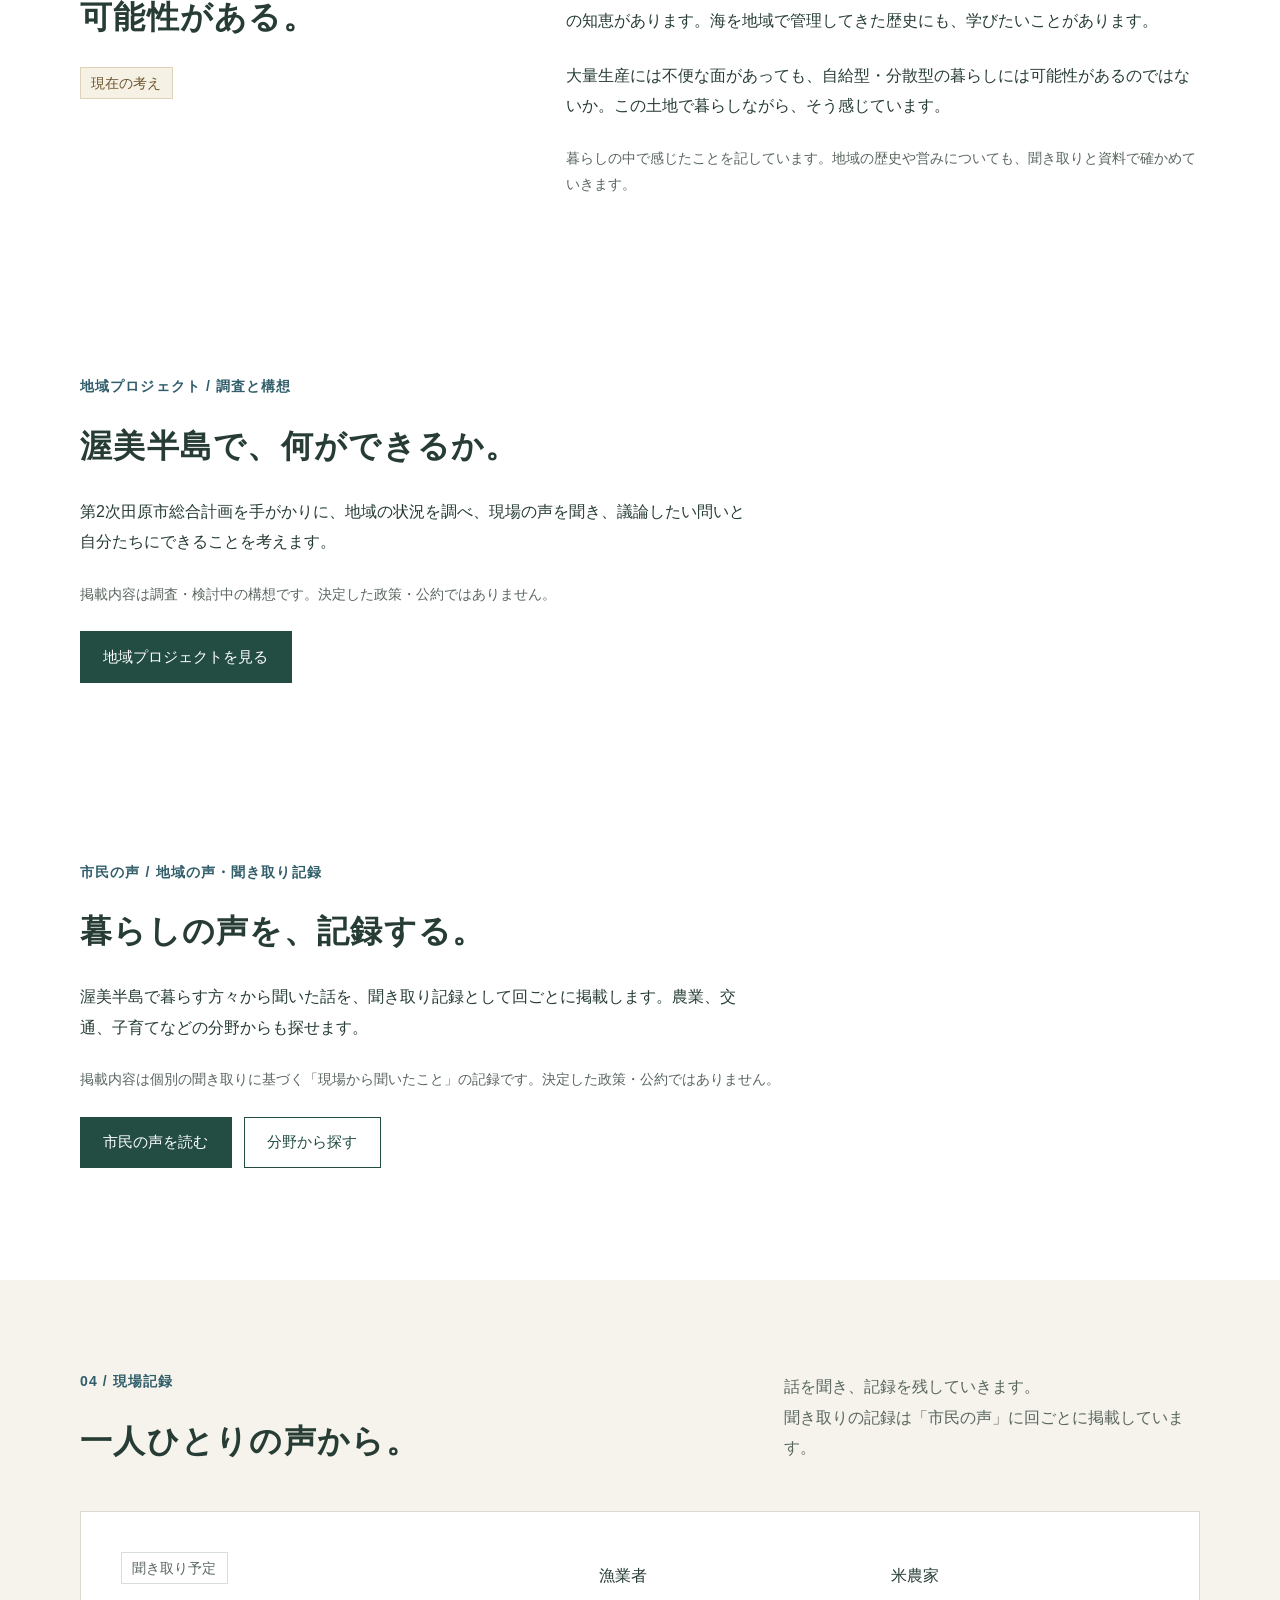
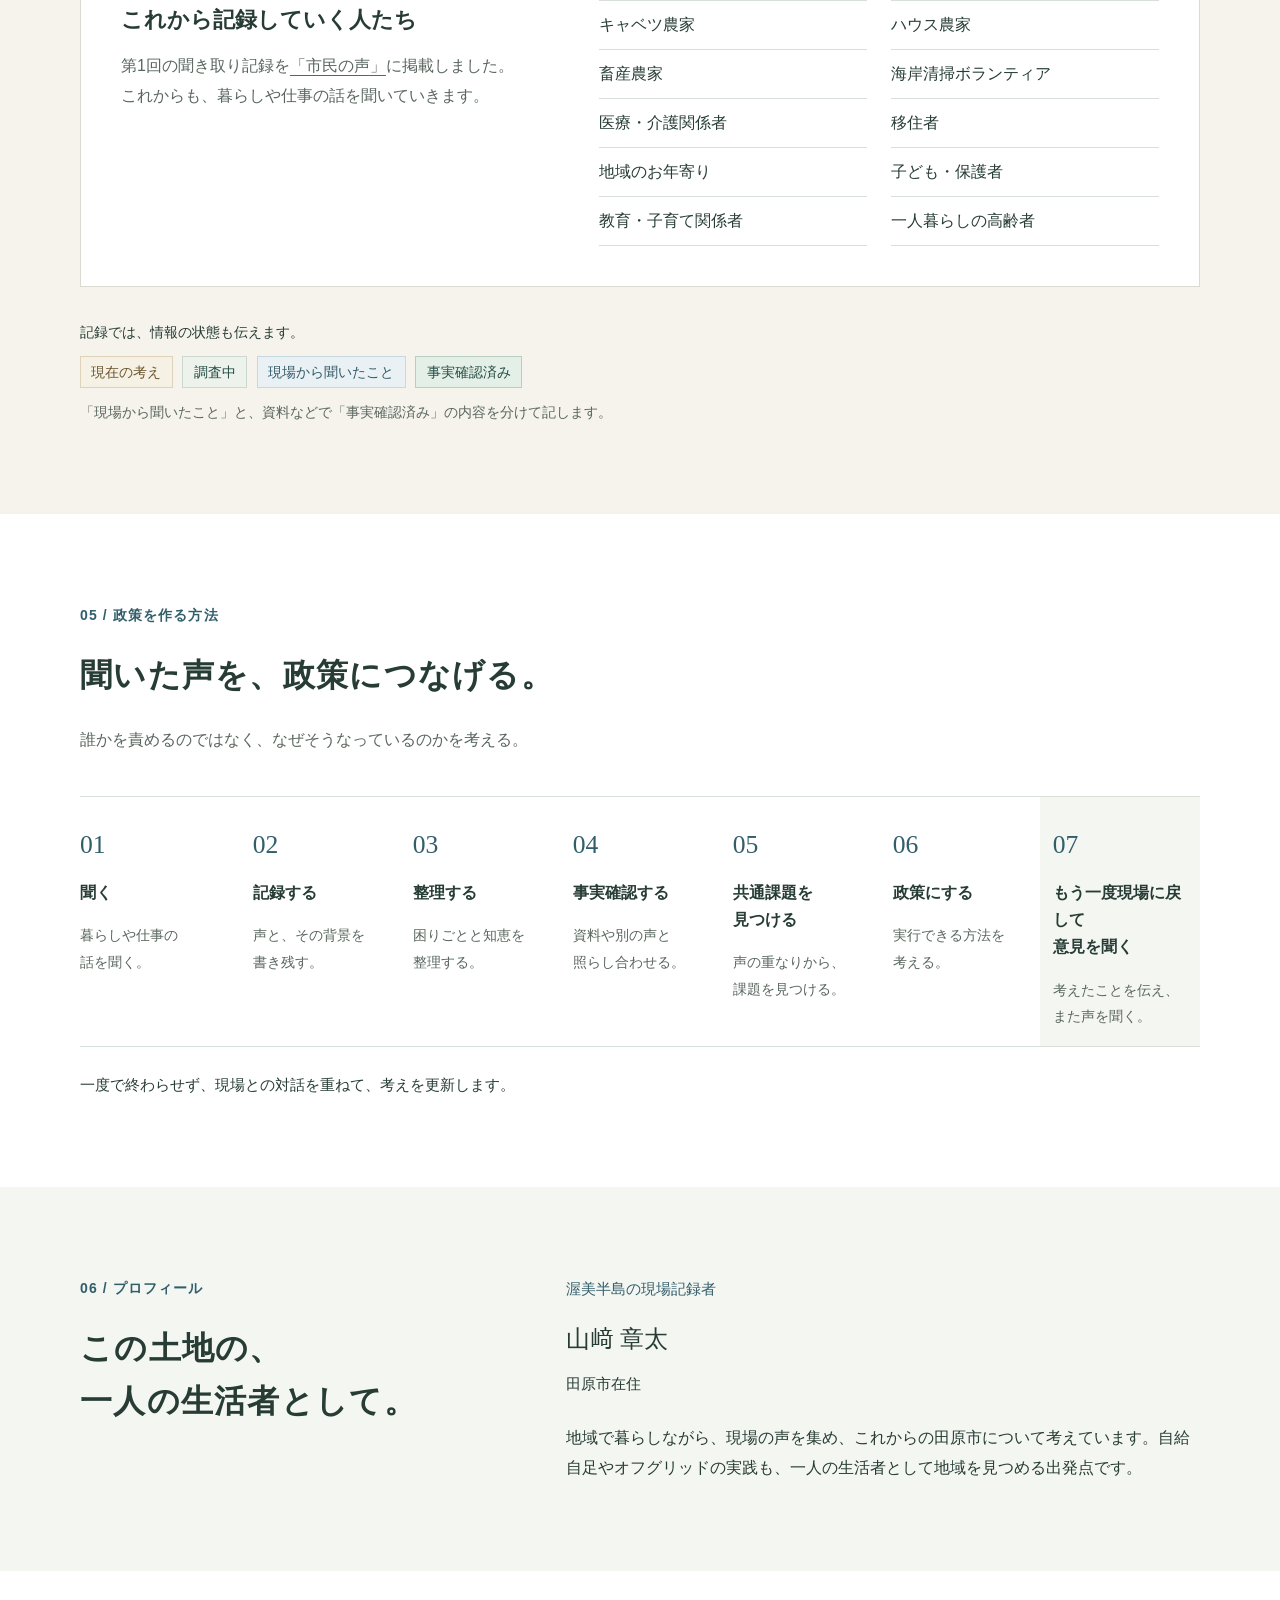
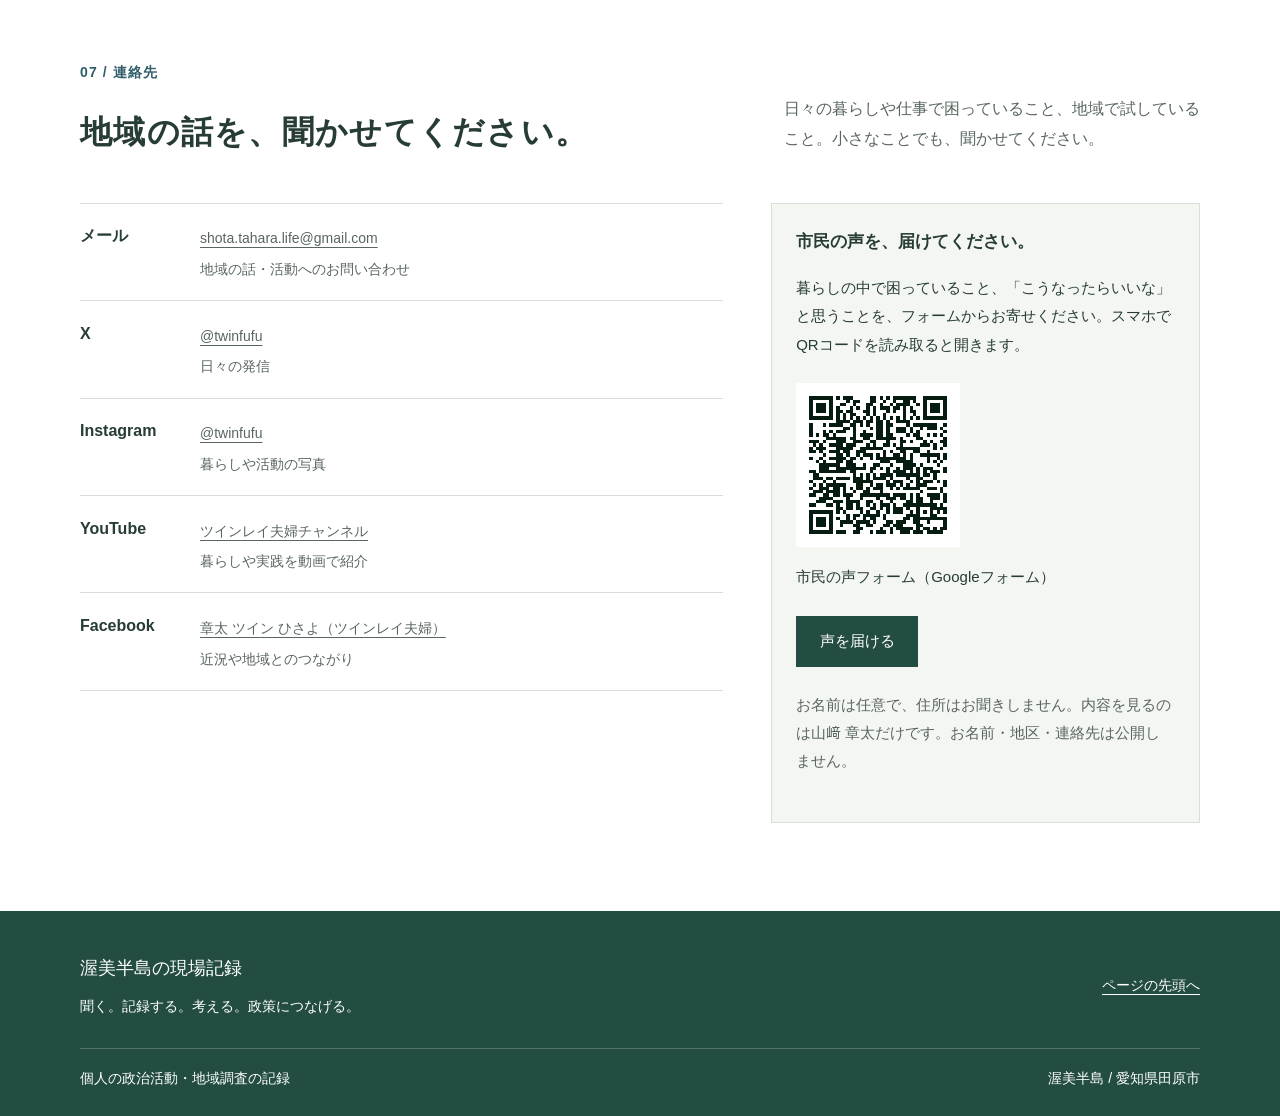
==== commit 39e7baa7: "トップに田原市市民憲章の写真と本文を追加する タイトル直下へ市の市民憲章セクションを置き、掲示写真と 選択可能な本文・出典リンクを掲載する。運営者の政策との 区別を明示し、市章をサイトロゴには使わない" ====
--- a/index.html
+++ b/index.html
@@ -58,6 +58,37 @@
       </aside>
     </section>
 
+    <section id="citizens-charter" class="charter-section" aria-labelledby="charter-title">
+      <div class="container charter-layout">
+        <figure class="charter-photo">
+          <img
+            src="assets/tahara-citizens-charter.jpg"
+            width="1200"
+            height="828"
+            alt="壁に掲示された白い看板「田原市市民憲章」。前文と五つの目標、市の花・菜の花と市の木・くすのきの写真が写っている。"
+            decoding="async"
+            loading="lazy">
+          <figcaption>現地で撮影した「田原市市民憲章」の掲示。下側の別掲示は除いて掲載しています。</figcaption>
+        </figure>
+        <div class="charter-copy">
+          <p class="section-number">市の文書 / 市民憲章</p>
+          <h2 id="charter-title">田原市市民憲章</h2>
+          <p class="charter-context">田原市が定める市民憲章です。このサイト運営者の政策や公約ではなく、市の公式文書の紹介です。市の見解・推薦を示すものでもありません。</p>
+          <blockquote class="charter-quote" cite="https://www.city.tahara.aichi.jp/seisaku/profile/1001451.html">
+            <p class="charter-preface">わたしたちは、恵まれた自然と輝かしい伝統にはぐくまれたこのまちに誇りをもち、互いの心がふれ合い、明るい未来が展望される郷土を築くため、この憲章を定めます。</p>
+            <ol class="charter-principles">
+              <li>自然を愛し、水と緑のやすらぎのある美しいまちをつくりましょう。</li>
+              <li>心と体をきたえ、健康で明るい生きがいのあるまちをつくりましょう。</li>
+              <li>教養を深め、文化のかおり高い心豊かなまちをつくりましょう。</li>
+              <li>互いに助け合い、安心で安全な暮らしやすいまちをつくりましょう。</li>
+              <li>勤労を尊び、活気あふれる伸びゆくまちをつくりましょう。</li>
+            </ol>
+          </blockquote>
+          <p class="small-note charter-source">出典：<a href="https://www.city.tahara.aichi.jp/seisaku/profile/1001451.html" rel="noopener noreferrer">田原市「田原市の市章・市民憲章」</a>（平成17年10月1日制定。公式ページ更新日：2015年9月4日）。本文は公式掲載と照合済みです。掲示板では各項目が「1」で示されています。</p>
+        </div>
+      </div>
+    </section>
+
     <div class="intro-strip">
       <div class="container intro-strip-inner">
         <span class="status" data-status="investigating">調査中</span>
--- a/styles.css
+++ b/styles.css
@@ -69,6 +69,103 @@
 .note-rule { height: 2px; width: 25px; background: var(--sea); margin-top: .8rem; }
 .note-bottom p { font-size: .9375rem; margin-bottom: 0; }
 .note-place { display: block; flex-basis: 100%; font-size: .875rem; color: var(--muted); padding-top: .75rem; }
+/* トップ：タイトル直下の市民憲章（市の文書紹介。サイト運営者の政策ではない） */
+.charter-section {
+  padding-top: 0;
+  padding-bottom: 0;
+  border-top: 1px solid var(--line);
+  background: var(--sand);
+}
+.charter-layout {
+  display: grid;
+  grid-template-columns: minmax(0, 1.05fr) minmax(0, 1.2fr);
+  gap: 2rem 2.5rem;
+  align-items: start;
+  padding-top: 2rem;
+  padding-bottom: 2rem;
+}
+.charter-photo {
+  margin: 0;
+  min-width: 0;
+}
+.charter-photo img {
+  display: block;
+  width: 100%;
+  height: auto;
+  border: 1px solid var(--line);
+  background: white;
+}
+.charter-photo figcaption {
+  margin-top: .65rem;
+  font-size: .8125rem;
+  color: var(--muted);
+  line-height: 1.7;
+}
+.charter-copy {
+  min-width: 0;
+}
+.charter-copy .section-number {
+  margin-bottom: .75rem;
+}
+.charter-copy h2 {
+  margin-bottom: .85rem;
+  font-size: clamp(1.45rem, 2.4vw, 1.85rem);
+  letter-spacing: .06em;
+}
+.charter-context {
+  margin-bottom: 1.1rem;
+  color: var(--muted);
+  font-size: .9375rem;
+  line-height: 1.8;
+}
+.charter-quote {
+  margin: 0 0 1rem;
+  padding: 1rem 1.15rem 1.05rem;
+  border-left: 2px solid var(--green);
+  background: white;
+  border-top: 1px solid var(--line);
+  border-right: 1px solid var(--line);
+  border-bottom: 1px solid var(--line);
+}
+.charter-preface {
+  margin-bottom: 1rem;
+  font-family: var(--serif);
+  font-size: .975rem;
+  line-height: 1.95;
+}
+.charter-principles {
+  margin: 0;
+  padding: 0;
+  list-style: none;
+  counter-reset: none;
+}
+.charter-principles li {
+  position: relative;
+  margin: 0;
+  padding: .45rem 0 .45rem 1.55rem;
+  border-top: 1px solid var(--line);
+  font-size: .9375rem;
+  line-height: 1.85;
+}
+.charter-principles li:last-child {
+  padding-bottom: 0;
+}
+.charter-principles li::before {
+  content: "1";
+  position: absolute;
+  left: 0;
+  top: .45rem;
+  color: var(--sea);
+  font-family: var(--serif);
+  font-size: .95rem;
+  line-height: 1.85;
+}
+.charter-source {
+  margin-bottom: 0;
+}
+.charter-source a {
+  overflow-wrap: anywhere;
+}
 .intro-strip { border-top: 1px solid var(--line); border-bottom: 1px solid var(--line); }
 .intro-strip-inner { display: flex; align-items: center; gap: 1rem; padding-top: 1.1rem; padding-bottom: 1.1rem; }
 .intro-strip p { margin: 0; font-size: .9375rem; }
@@ -153,6 +250,7 @@
   .process-list li:first-child { padding-left: .8rem; }
   .contact-layout { gap: 2rem; }
   .qr-area { flex-direction: column; align-items: flex-start; }
+  .charter-layout { gap: 1.5rem 2rem; }
 }
 @media (max-width: 760px) {
   .container { width: calc(100% - 2.5rem); }
@@ -169,6 +267,16 @@
   .eyebrow { font-size: .875rem; margin-bottom: 1.5rem; }
   .hero-subtitle { font-size: 1.0625rem; }
   .mobile-break { display: initial; }
+  .charter-layout {
+    grid-template-columns: 1fr;
+    gap: 1.25rem;
+    padding-top: 1.5rem;
+    padding-bottom: 1.5rem;
+  }
+  .charter-copy h2 { font-size: 1.45rem; }
+  .charter-quote { padding: .9rem 1rem; }
+  .charter-preface { font-size: .9375rem; }
+  .charter-principles li { font-size: .875rem; }
   .field-note { padding: 1.8rem 2rem; }
   .note-kicker { grid-column: 1 / -1; margin-bottom: .75rem; }
   .note-title { font-size: 1.8rem; letter-spacing: .02em; margin-bottom: 1.2rem; }
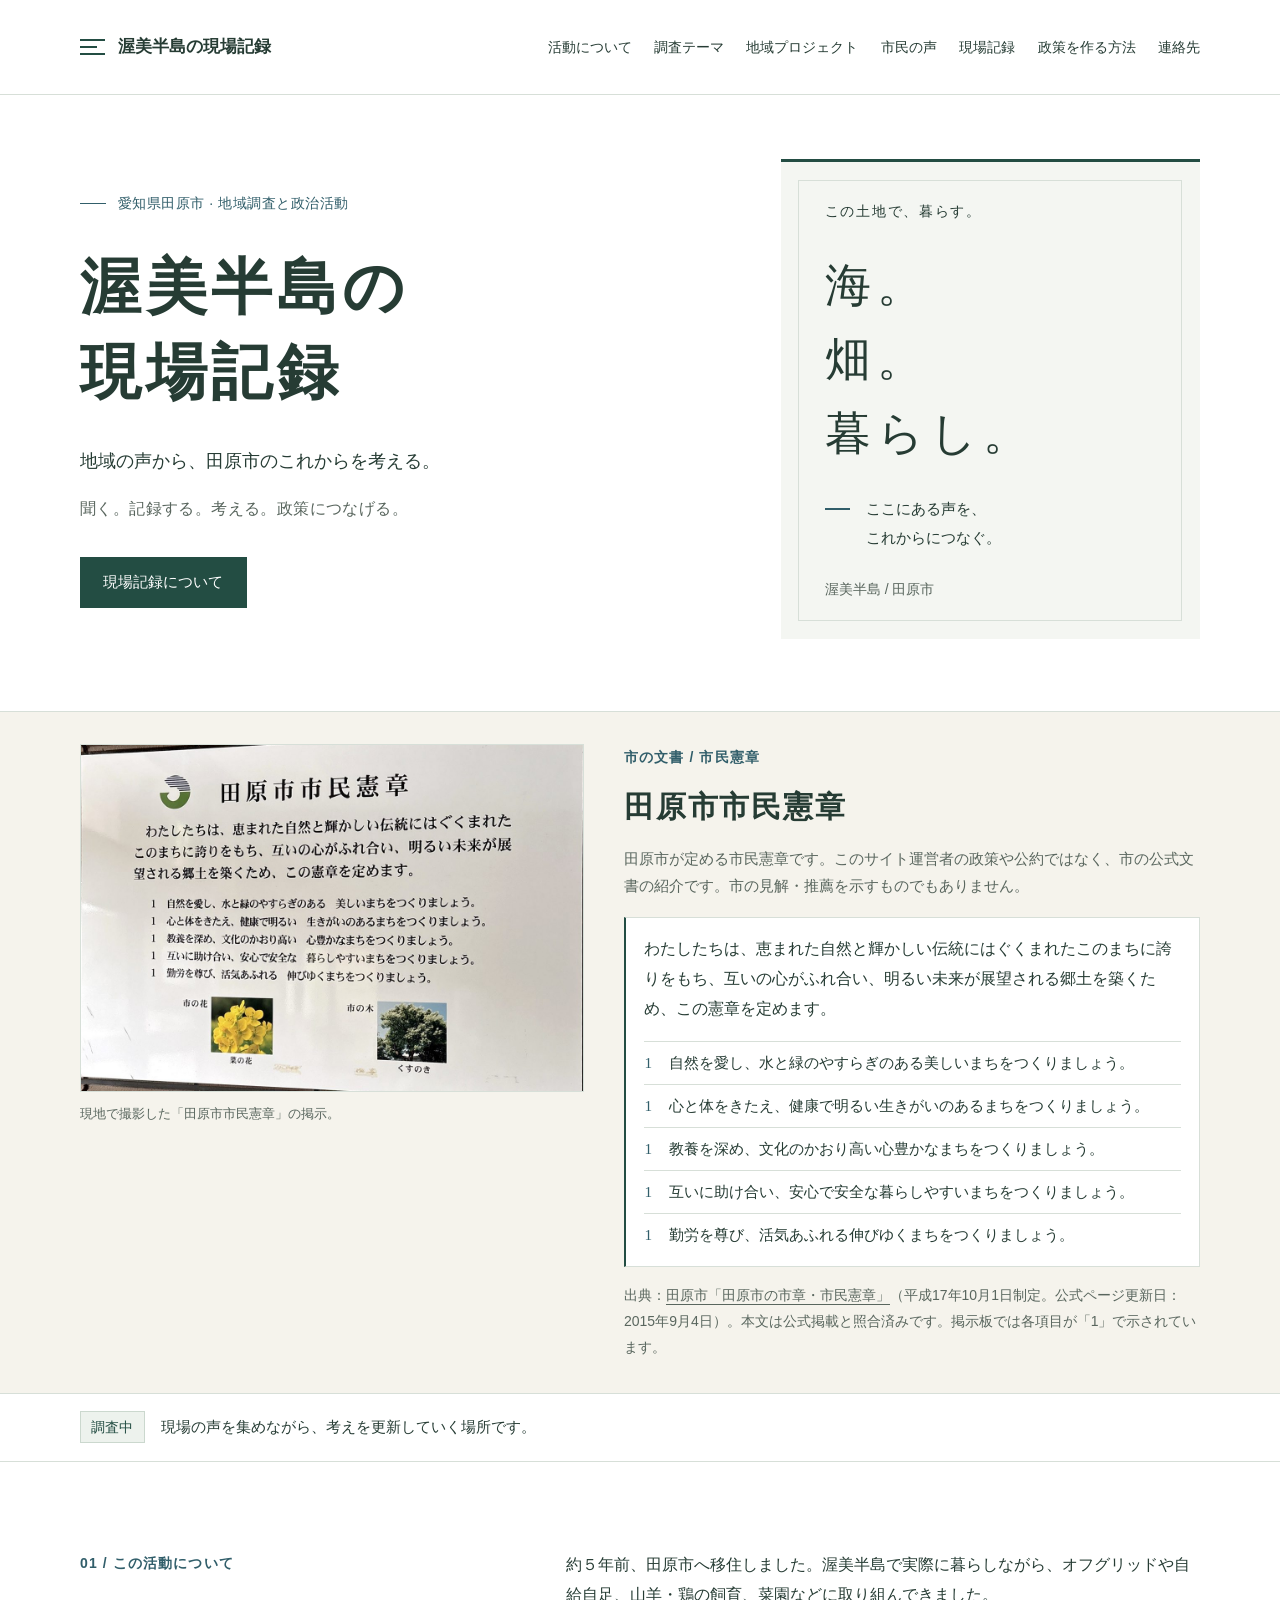
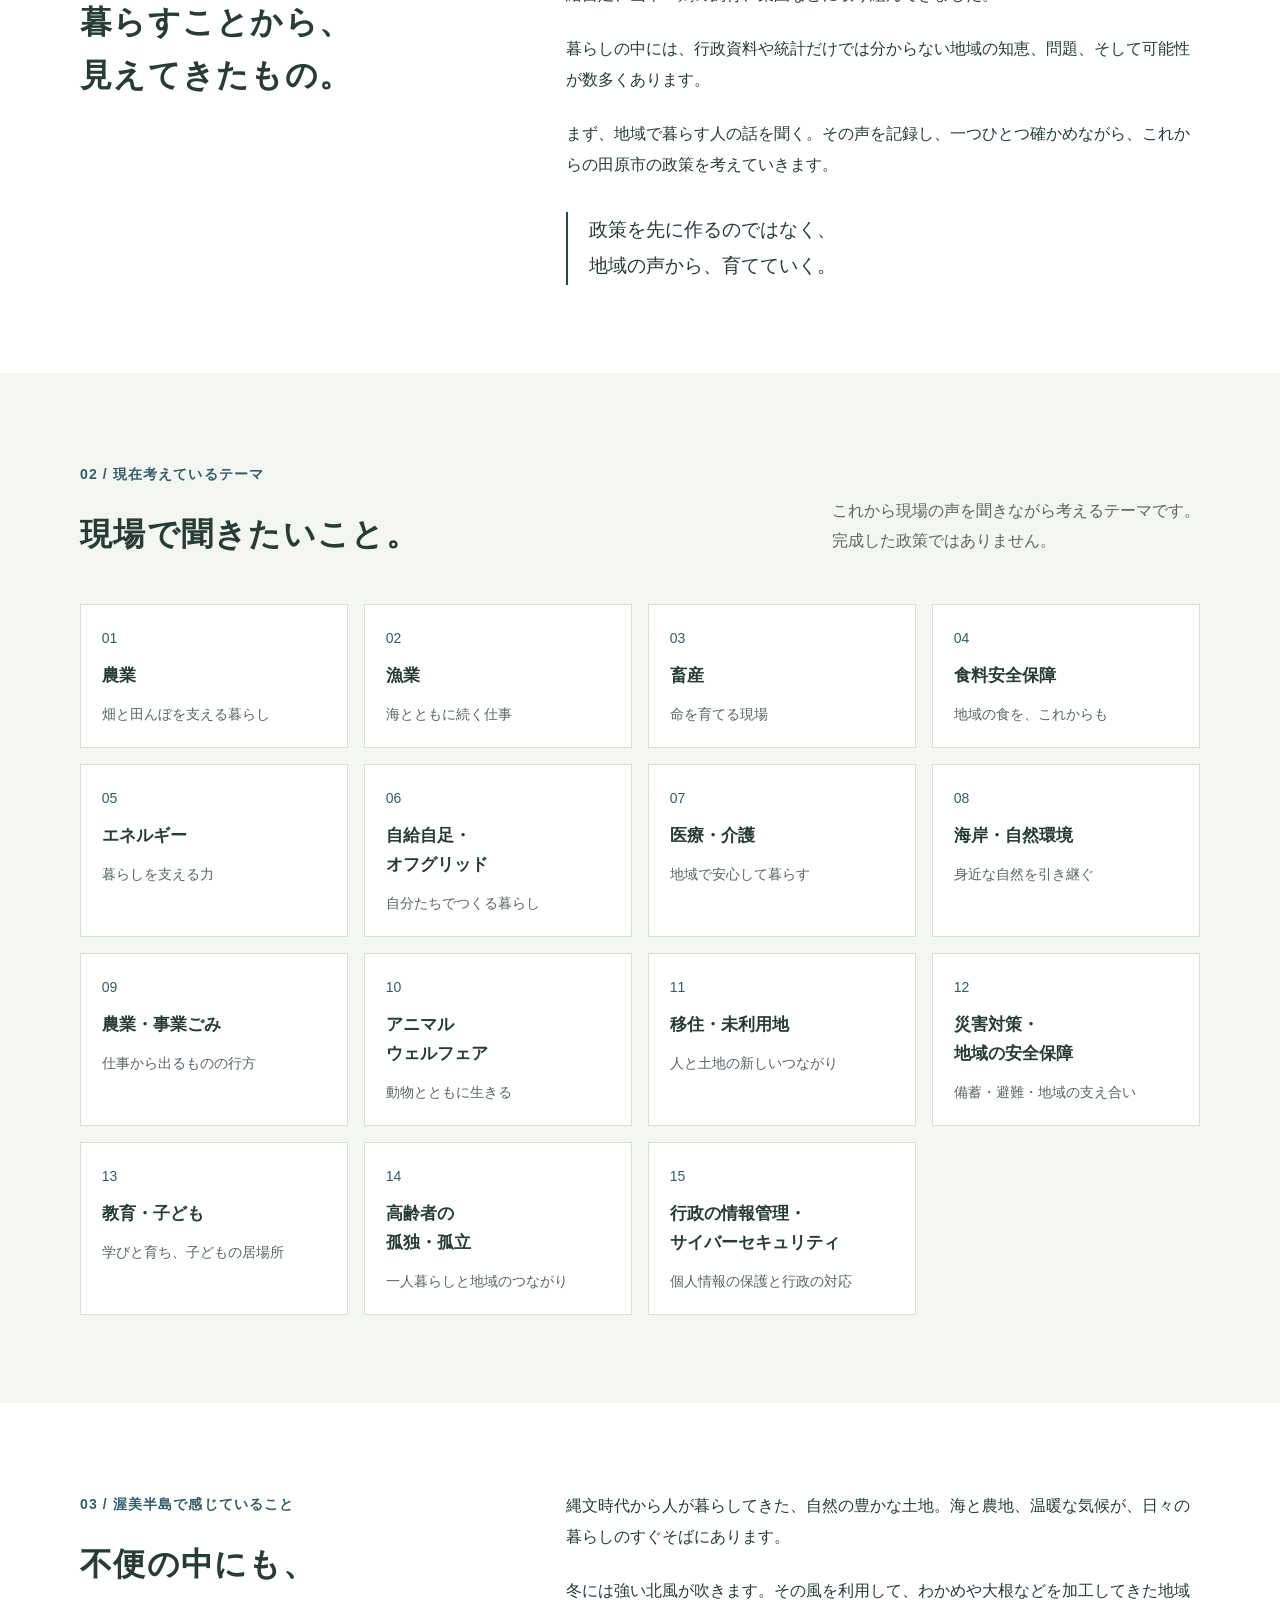
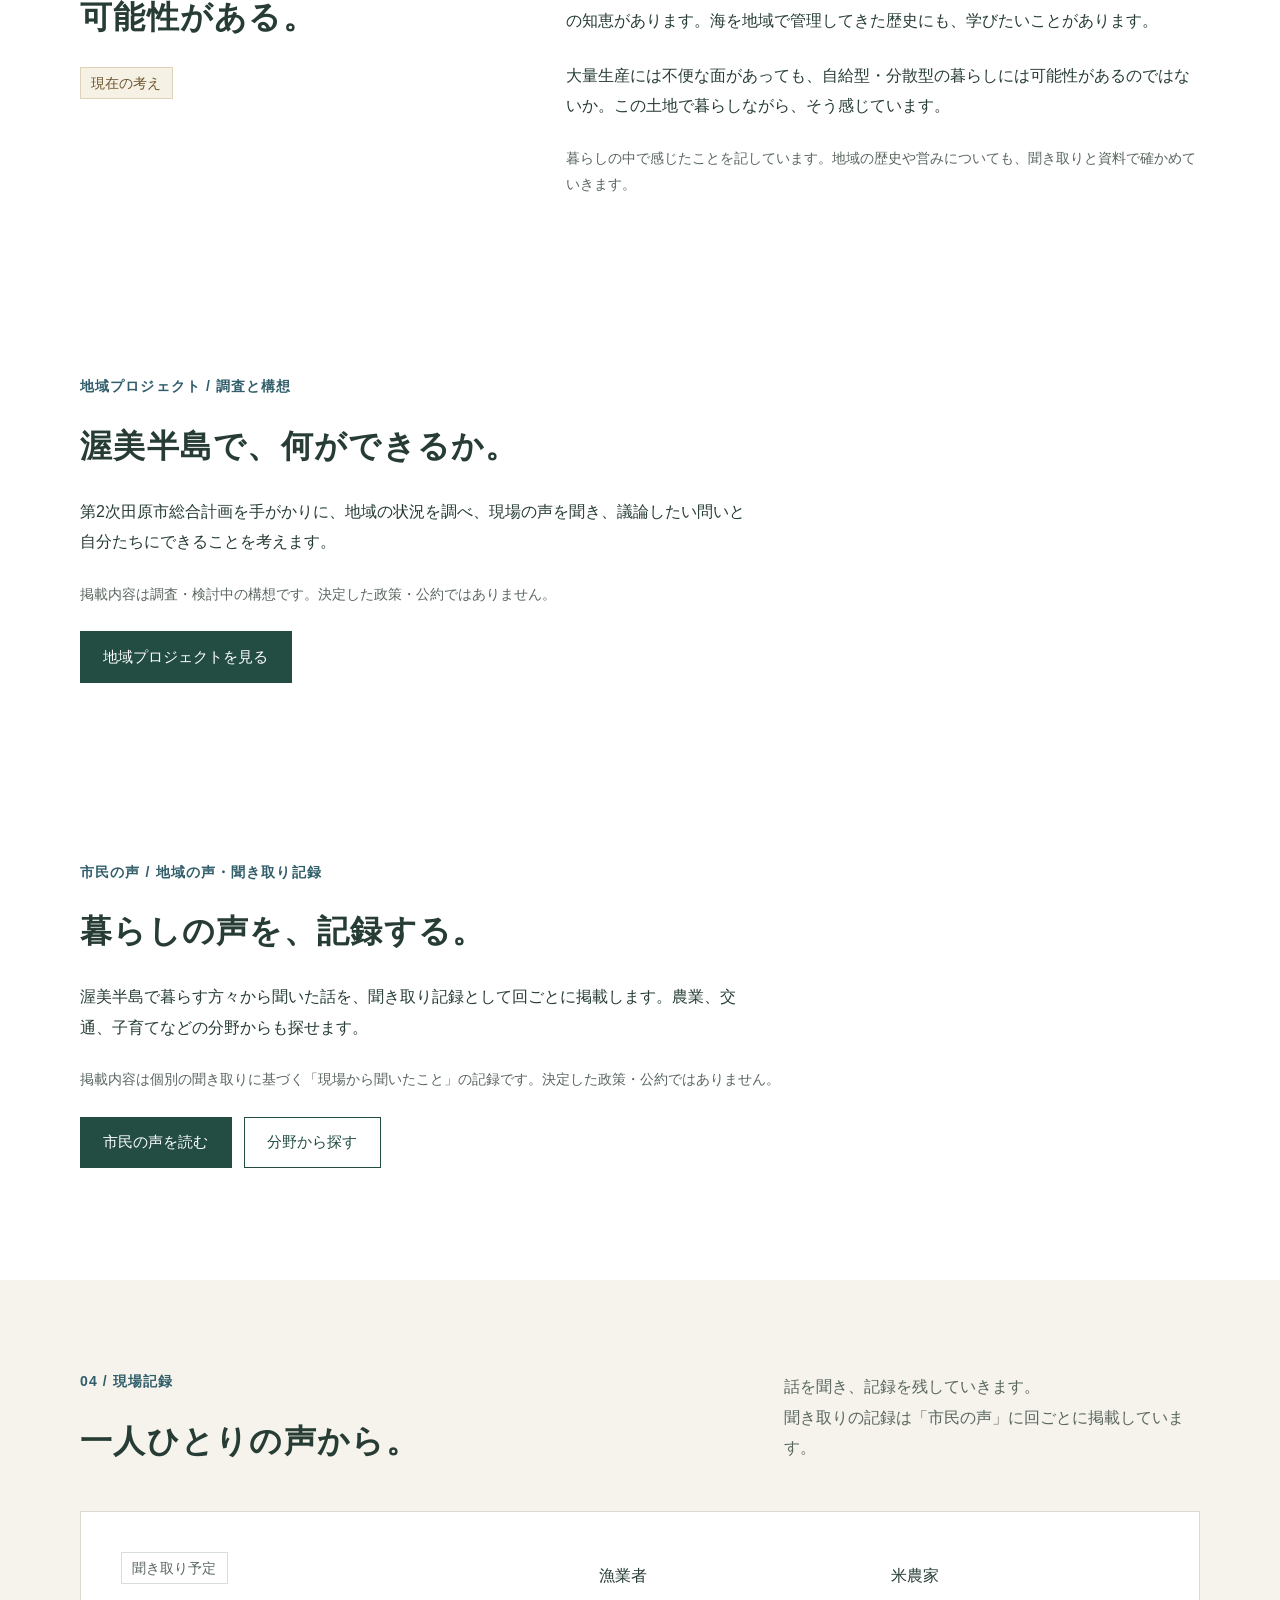
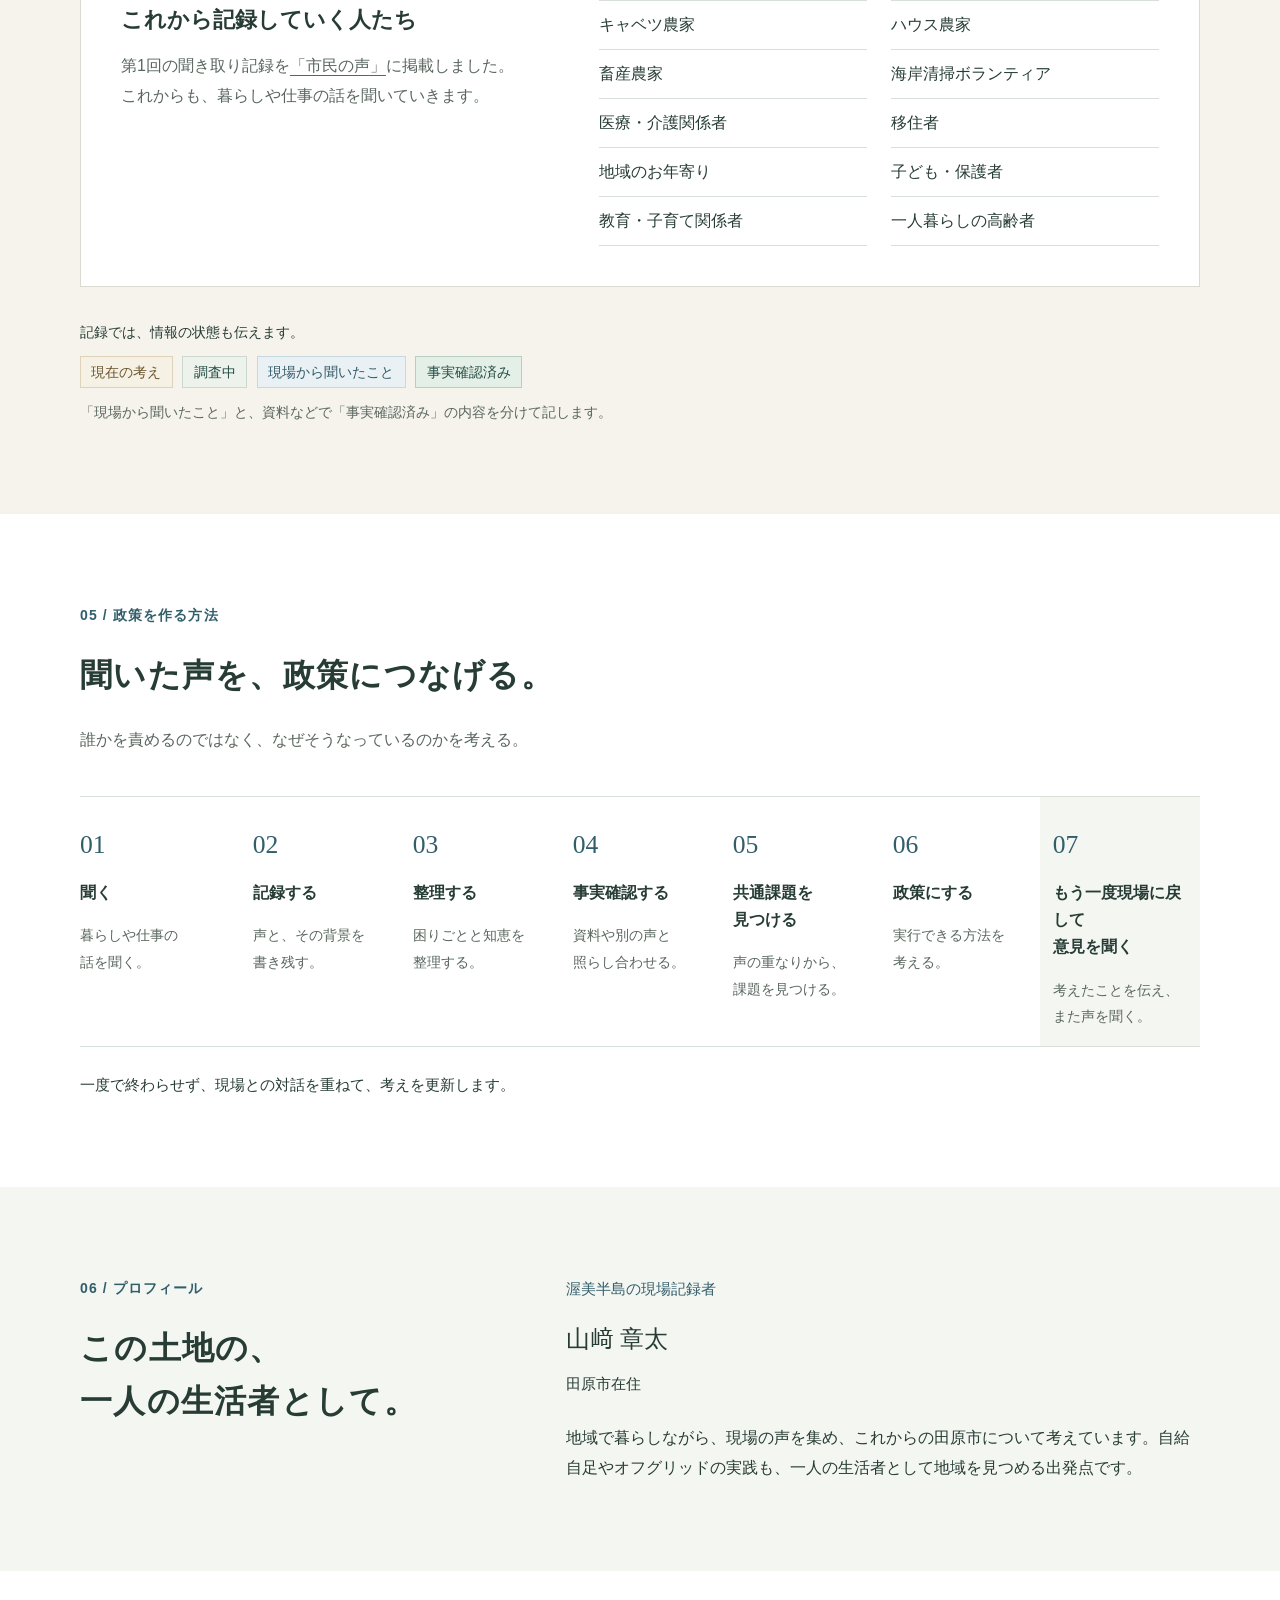
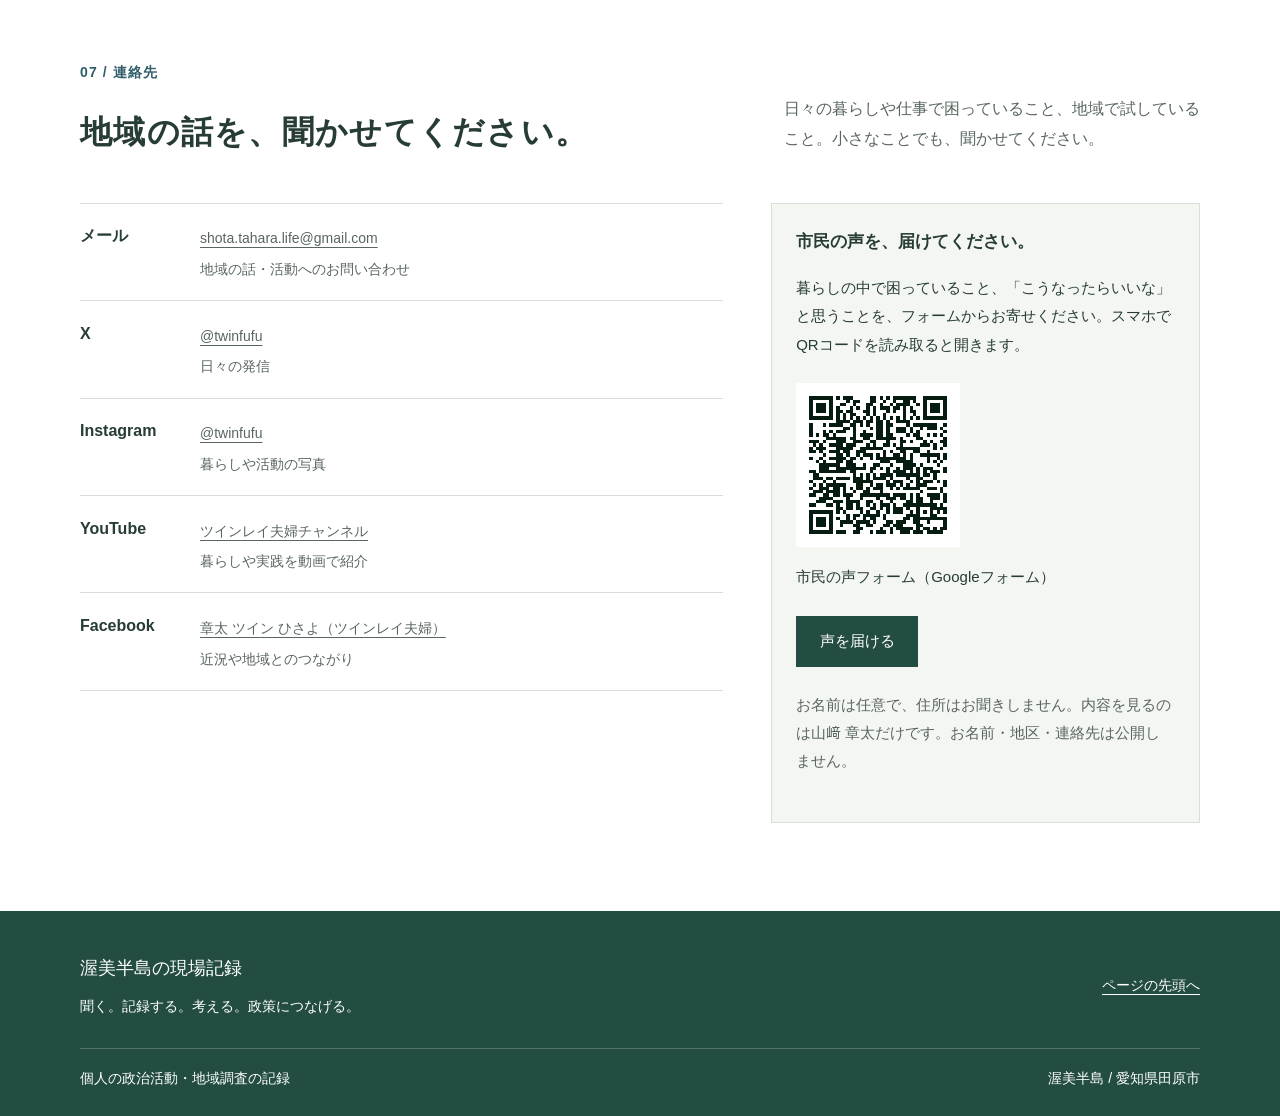
==== commit 7068571e: "憲章写真のキャプションから不要な一文を削除する 「下側の別掲示は除いて掲載しています。」のみ削除し、 「現地で撮影した「田原市市民憲章」の掲示。」は残す。  Co-authored-by: 山﨑章太 " ====
--- a/index.html
+++ b/index.html
@@ -68,7 +68,7 @@
             alt="壁に掲示された白い看板「田原市市民憲章」。前文と五つの目標、市の花・菜の花と市の木・くすのきの写真が写っている。"
             decoding="async"
             loading="lazy">
-          <figcaption>現地で撮影した「田原市市民憲章」の掲示。下側の別掲示は除いて掲載しています。</figcaption>
+          <figcaption>現地で撮影した「田原市市民憲章」の掲示。</figcaption>
         </figure>
         <div class="charter-copy">
           <p class="section-number">市の文書 / 市民憲章</p>
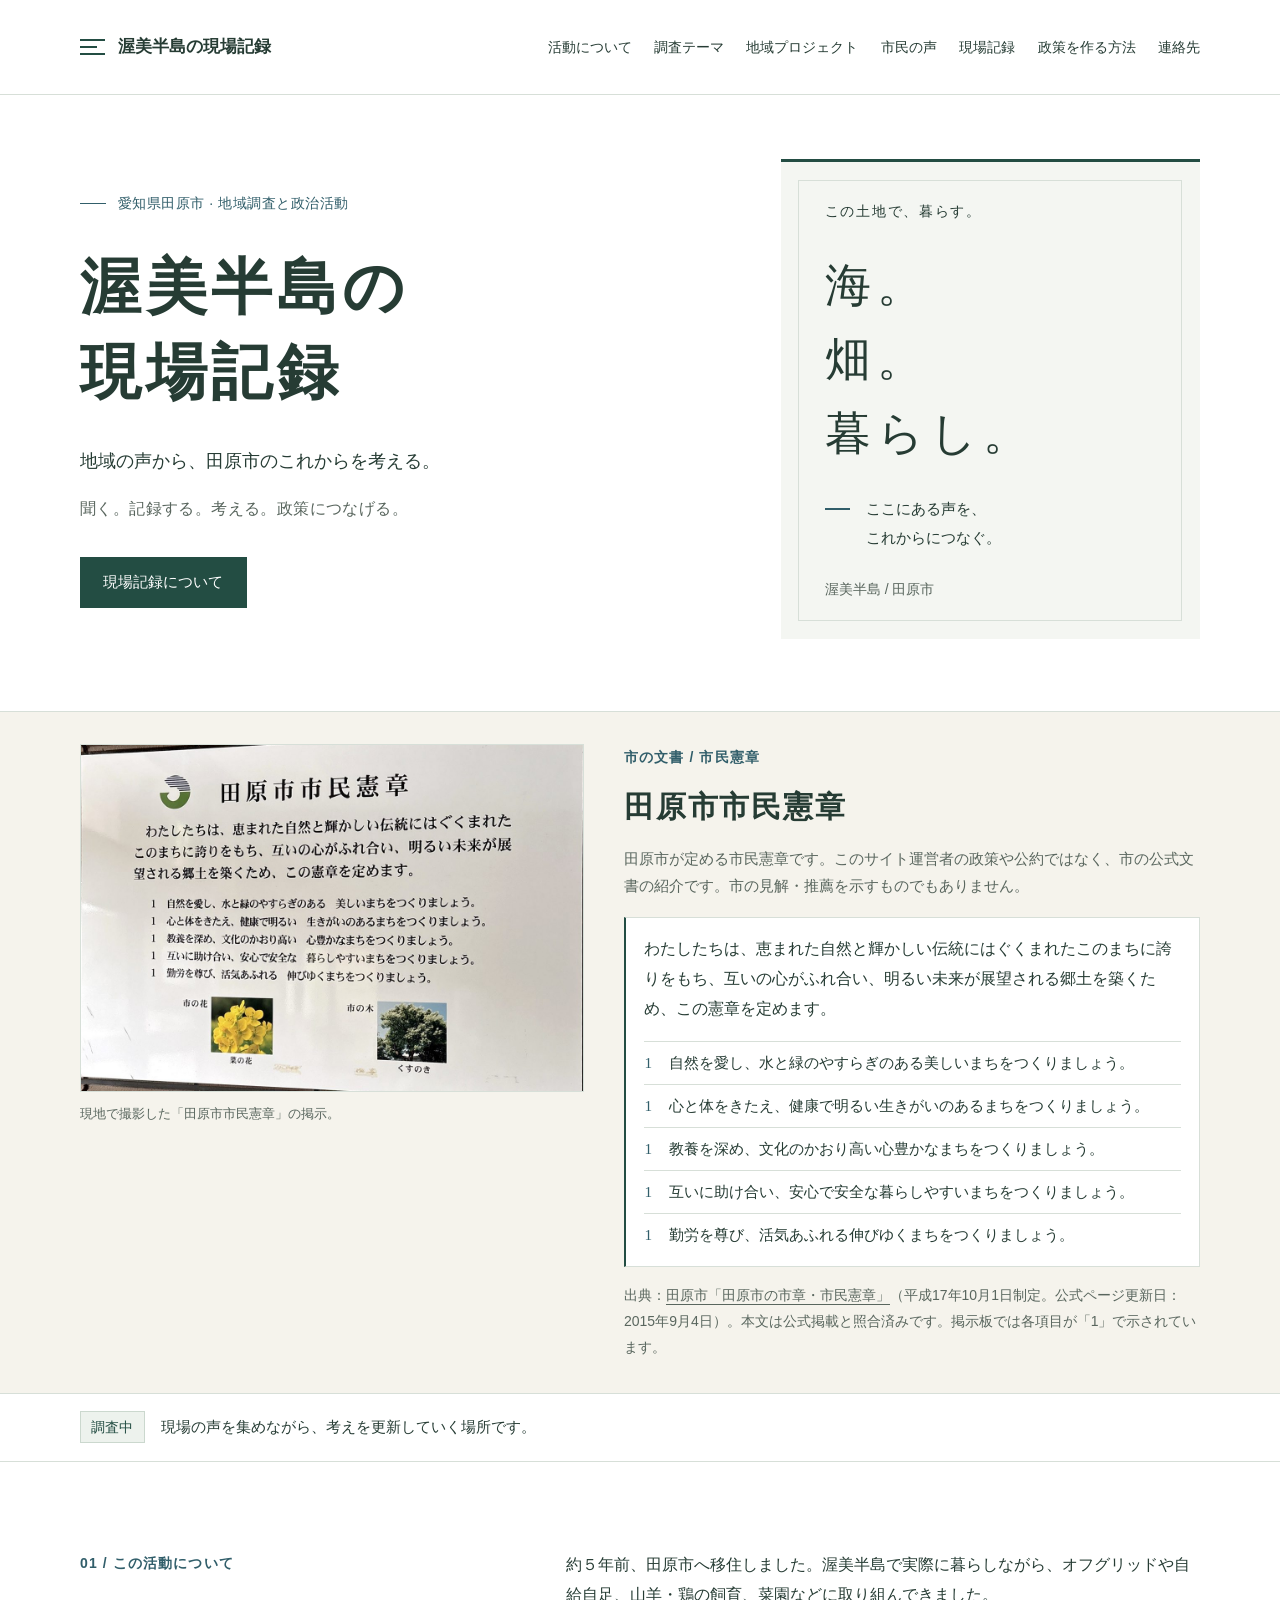
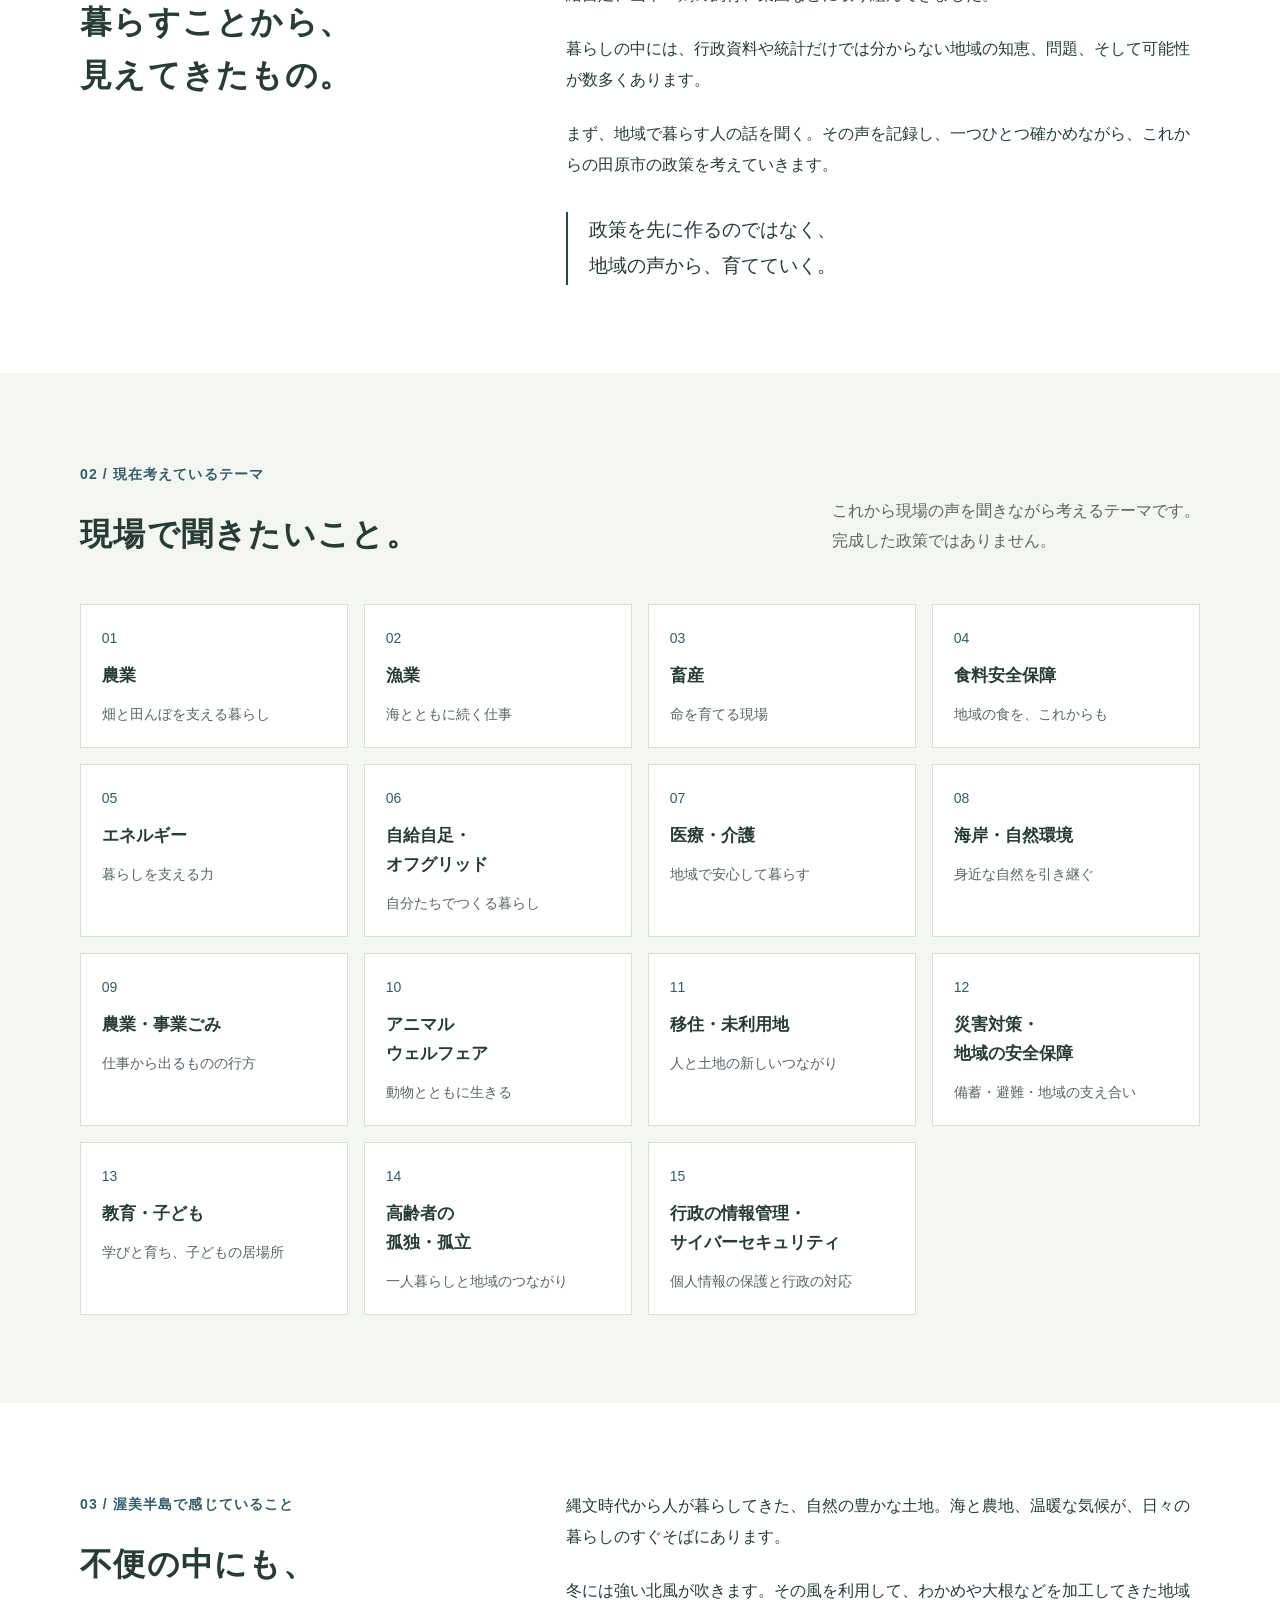
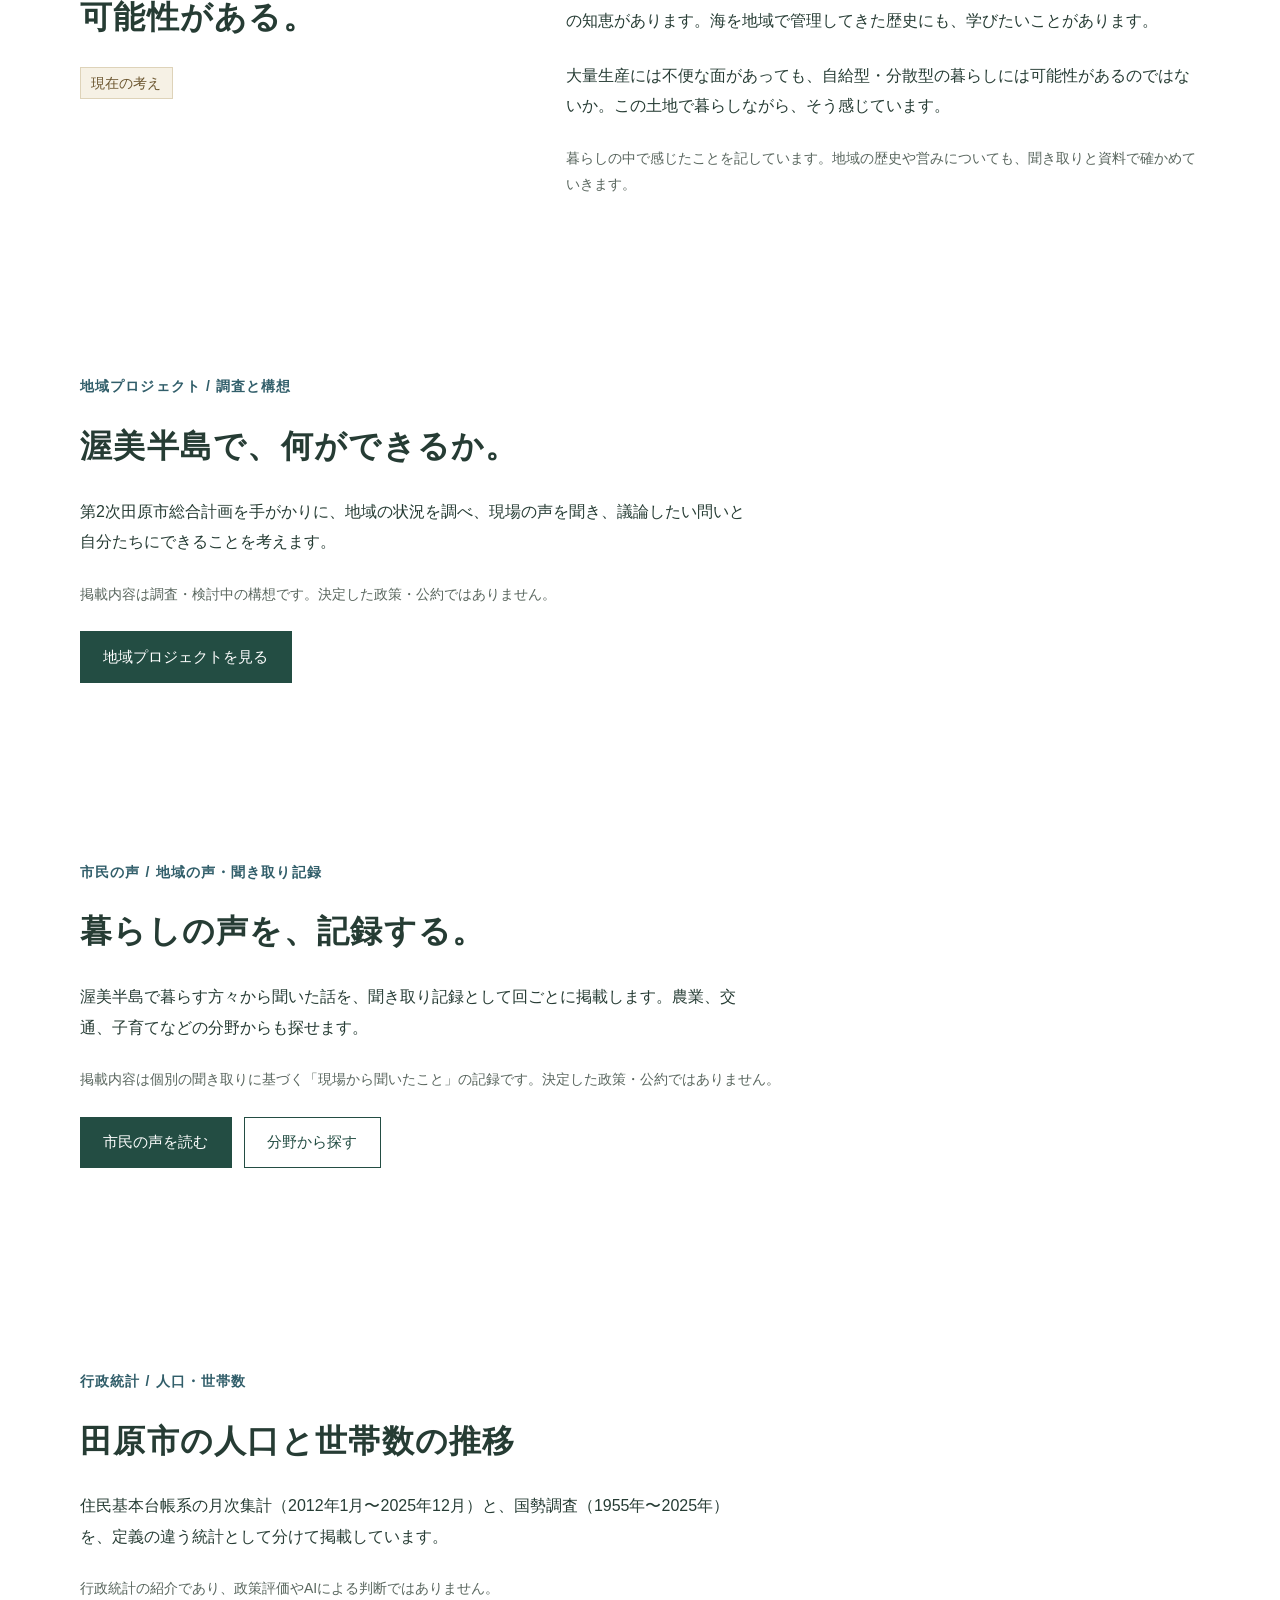
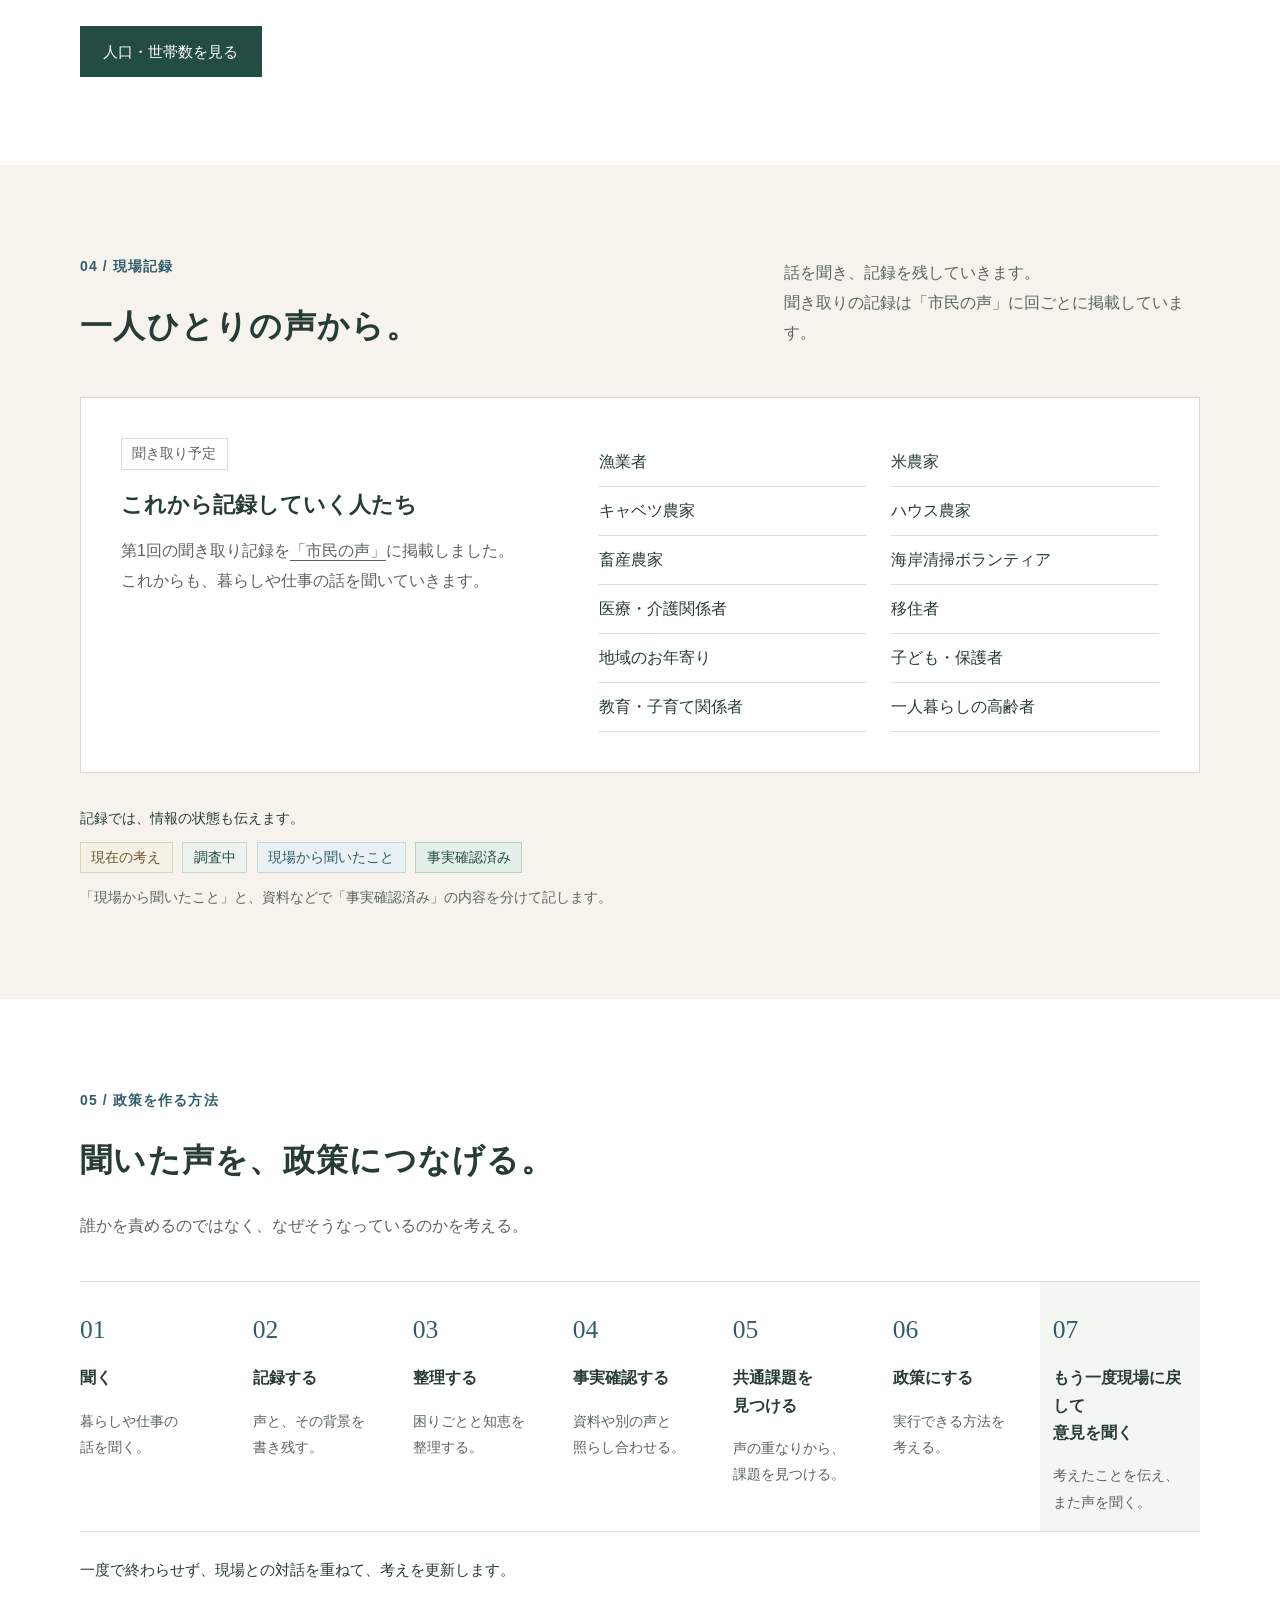
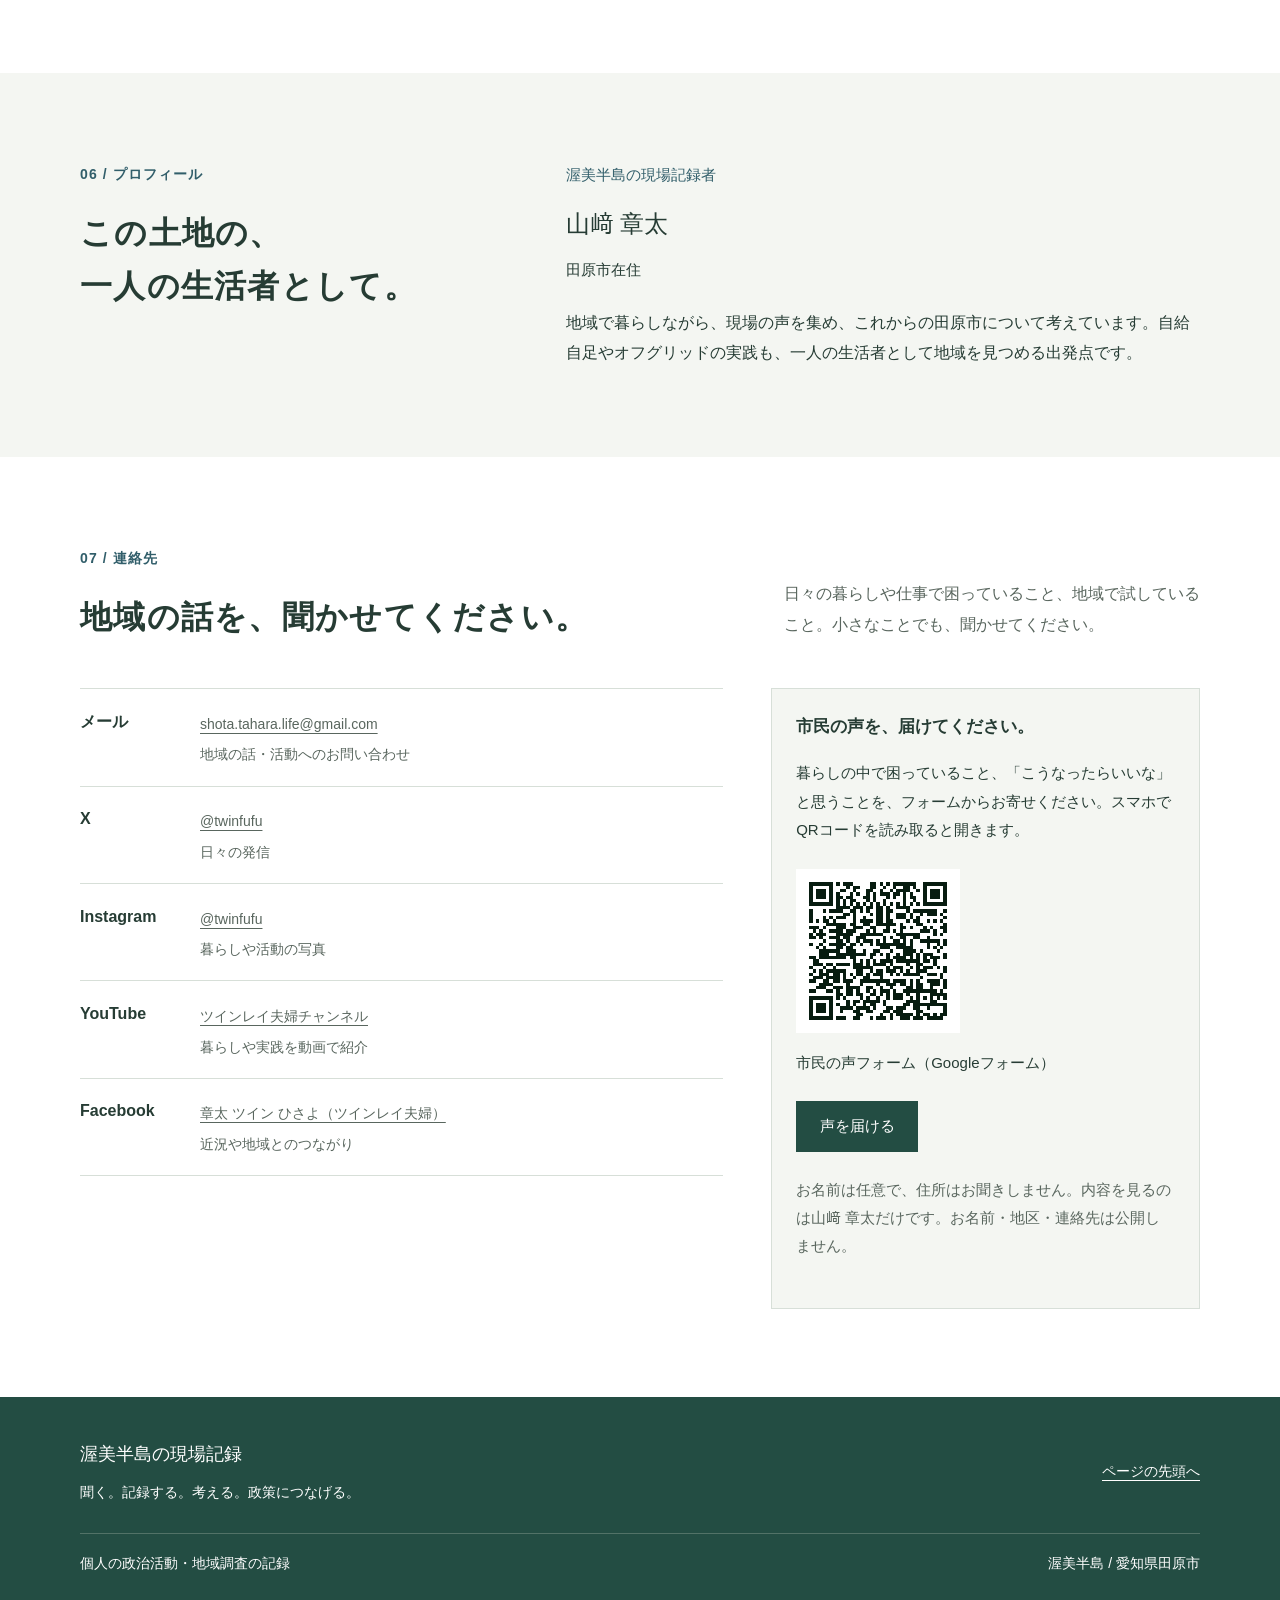
==== commit 893414b8: "田原市の人口・世帯数ページを追加 住民基本台帳系の月次（2012年1月〜2025年12月）と国勢調査（1955〜2025年）を 別系列として掲載する。出典URL・対象期間・取得日（2026-11-10" ====
--- a/index.html
+++ b/index.html
@@ -154,6 +154,7 @@
 
 <section class="section container" aria-labelledby="projects-entry-title"><p class="section-number">地域プロジェクト / 調査と構想</p><h2 id="projects-entry-title">渥美半島で、何ができるか。</h2><p class="prose">第2次田原市総合計画を手がかりに、地域の状況を調べ、現場の声を聞き、議論したい問いと自分たちにできることを考えます。</p><p class="small-note">掲載内容は調査・検討中の構想です。決定した政策・公約ではありません。</p><a class="button" href="projects/">地域プロジェクトを見る</a></section>
 <section class="section container" aria-labelledby="voices-entry-title"><p class="section-number">市民の声 / 地域の声・聞き取り記録</p><h2 id="voices-entry-title">暮らしの声を、記録する。</h2><p class="prose">渥美半島で暮らす方々から聞いた話を、聞き取り記録として回ごとに掲載します。農業、交通、子育てなどの分野からも探せます。</p><p class="small-note">掲載内容は個別の聞き取りに基づく「現場から聞いたこと」の記録です。決定した政策・公約ではありません。</p><p class="button-row"><a class="button" href="voices/">市民の声を読む</a><a class="button button-secondary" href="voices/themes/">分野から探す</a></p></section>
+<section class="section container" aria-labelledby="population-entry-title"><p class="section-number">行政統計 / 人口・世帯数</p><h2 id="population-entry-title">田原市の人口と世帯数の推移</h2><p class="prose">住民基本台帳系の月次集計（2012年1月〜2025年12月）と、国勢調査（1955年〜2025年）を、定義の違う統計として分けて掲載しています。</p><p class="small-note">行政統計の紹介であり、政策評価やAIによる判断ではありません。</p><a class="button" href="data/population/">人口・世帯数を見る</a></section>
     <section id="records" class="section records-section" aria-labelledby="records-title">
       <div class="container">
         <div class="section-top">
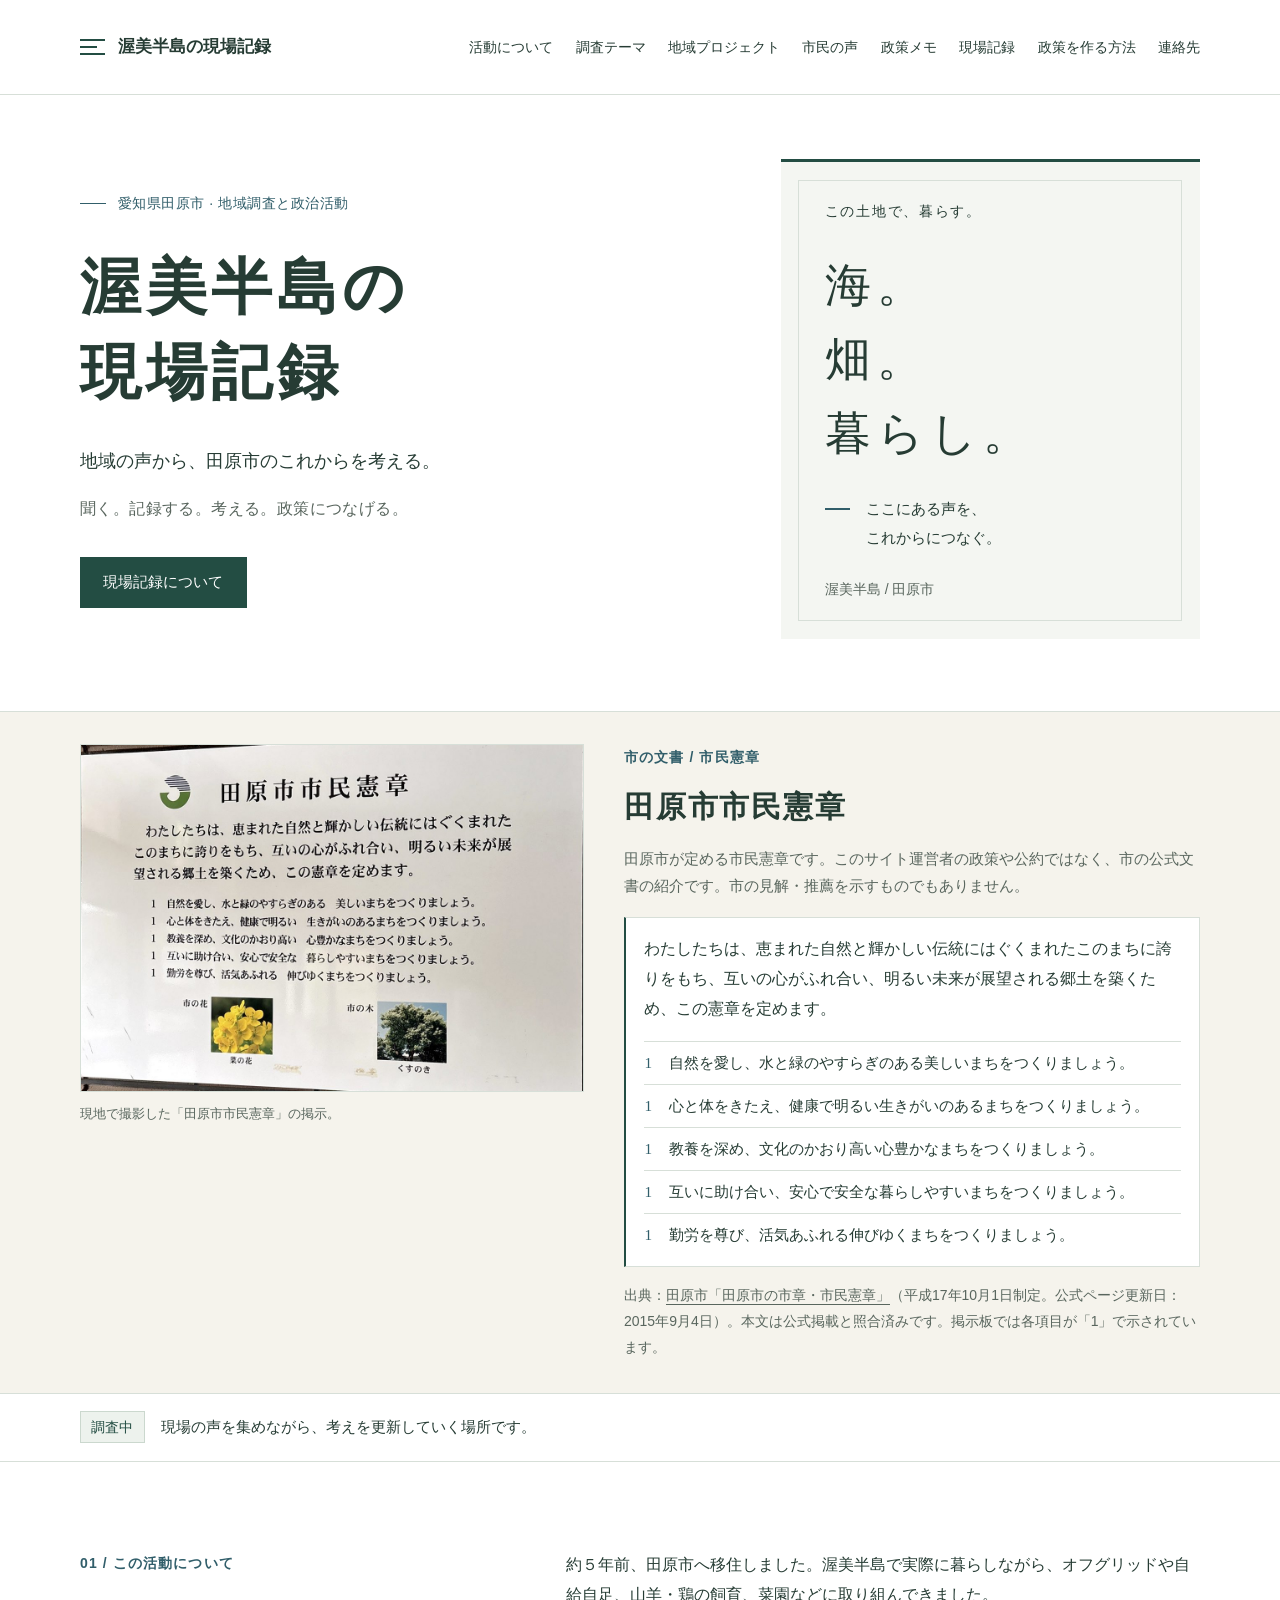
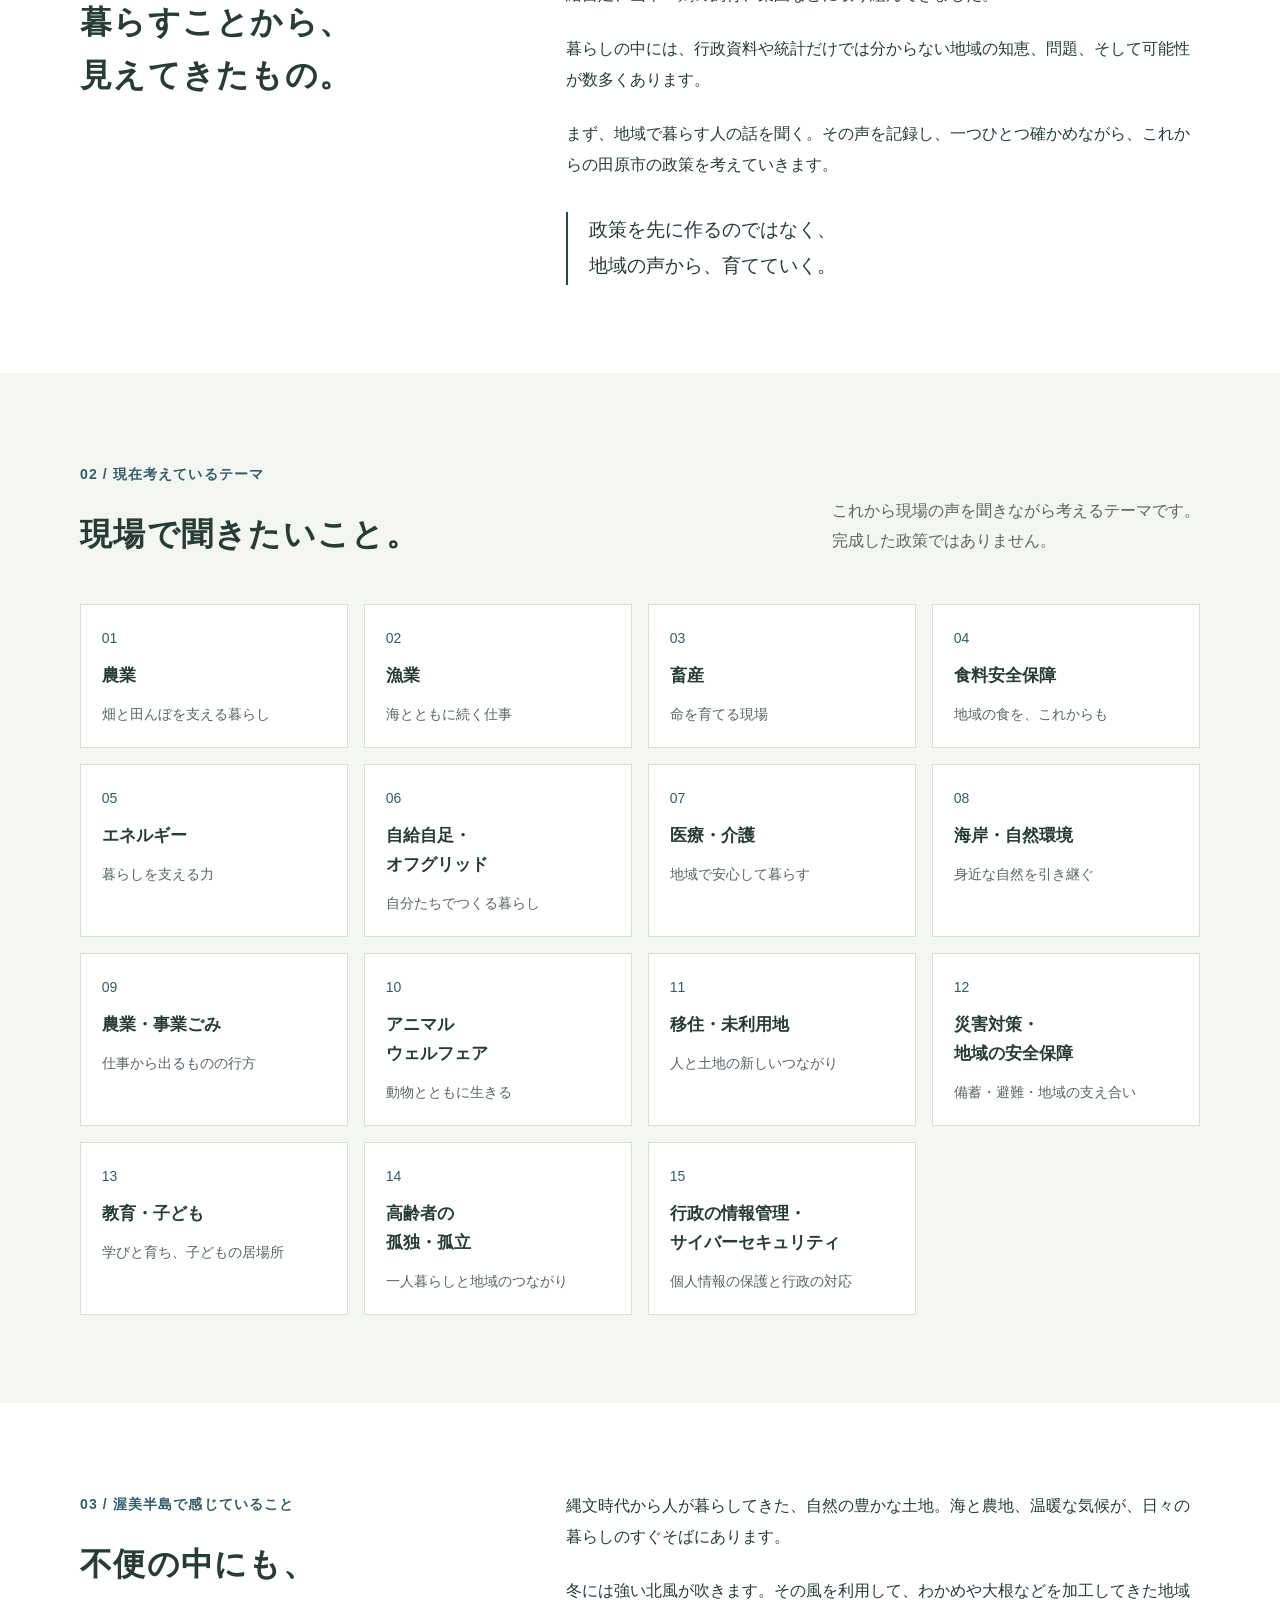
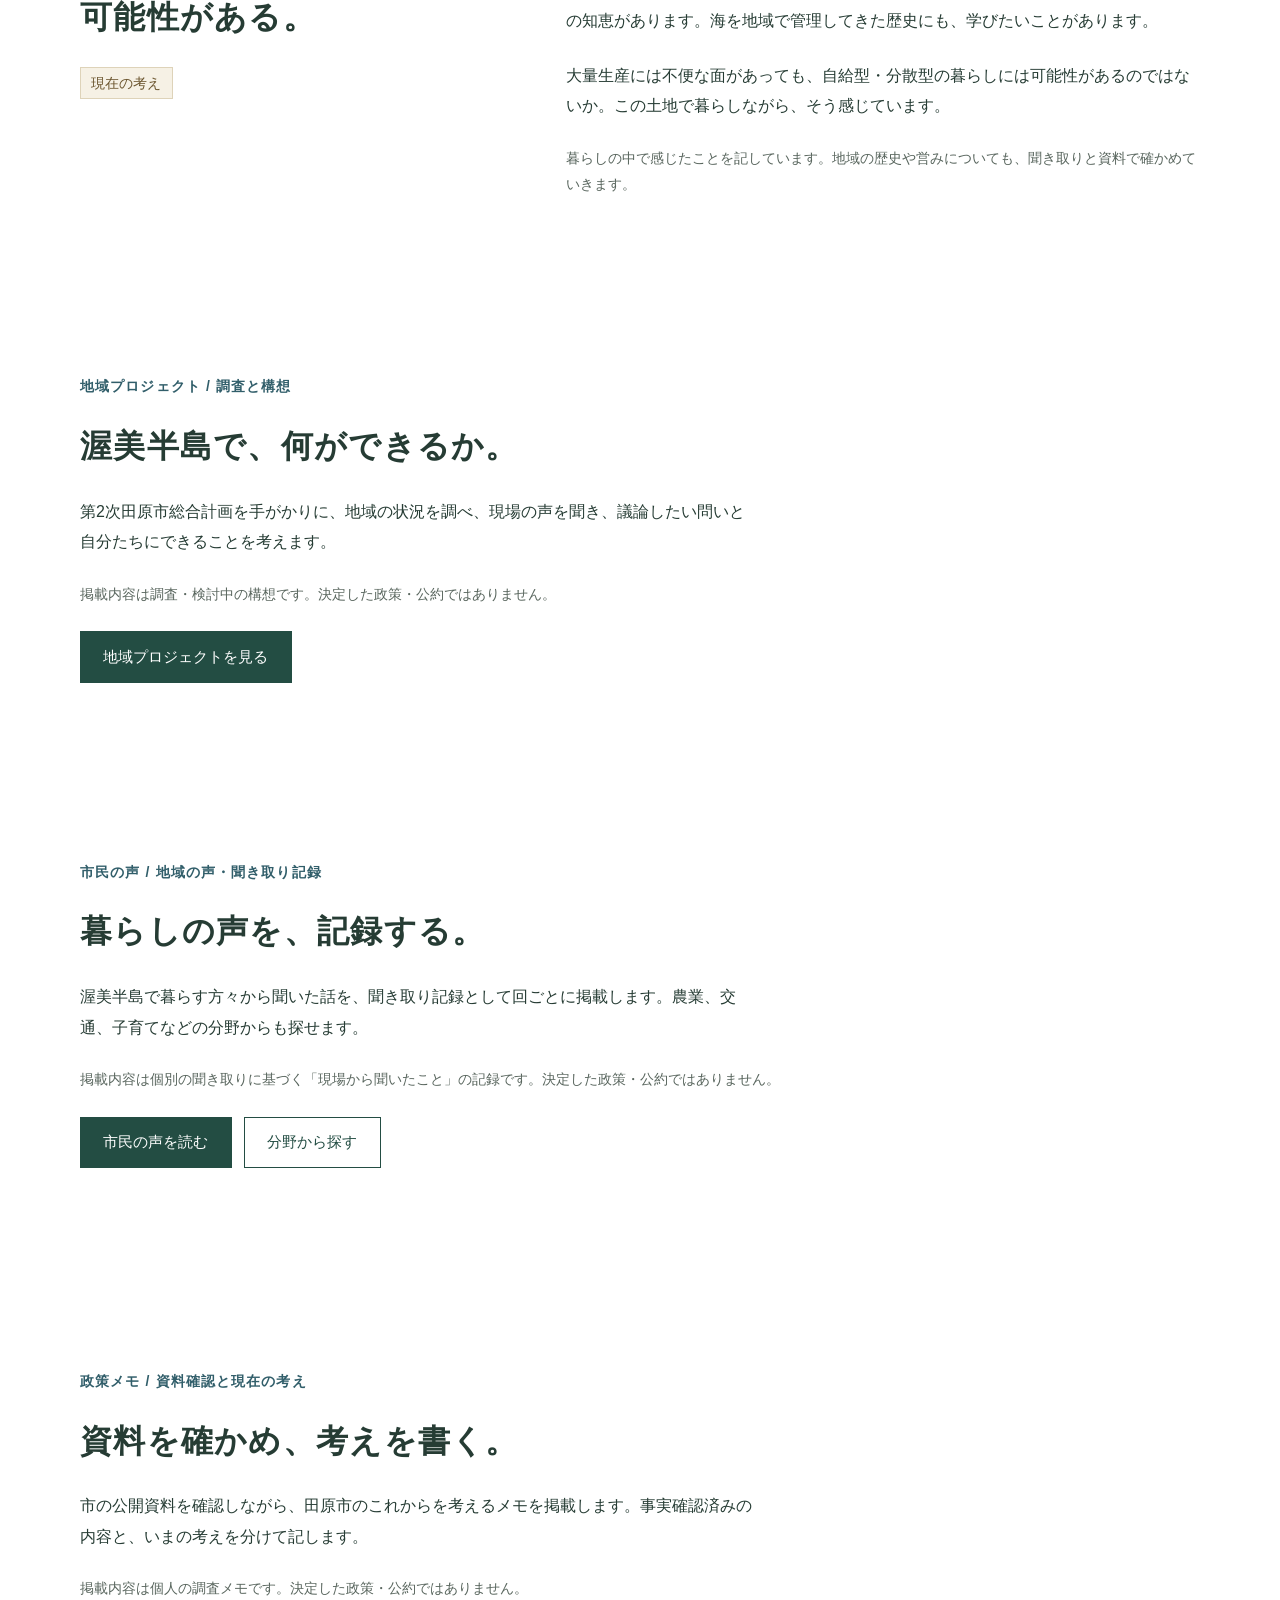
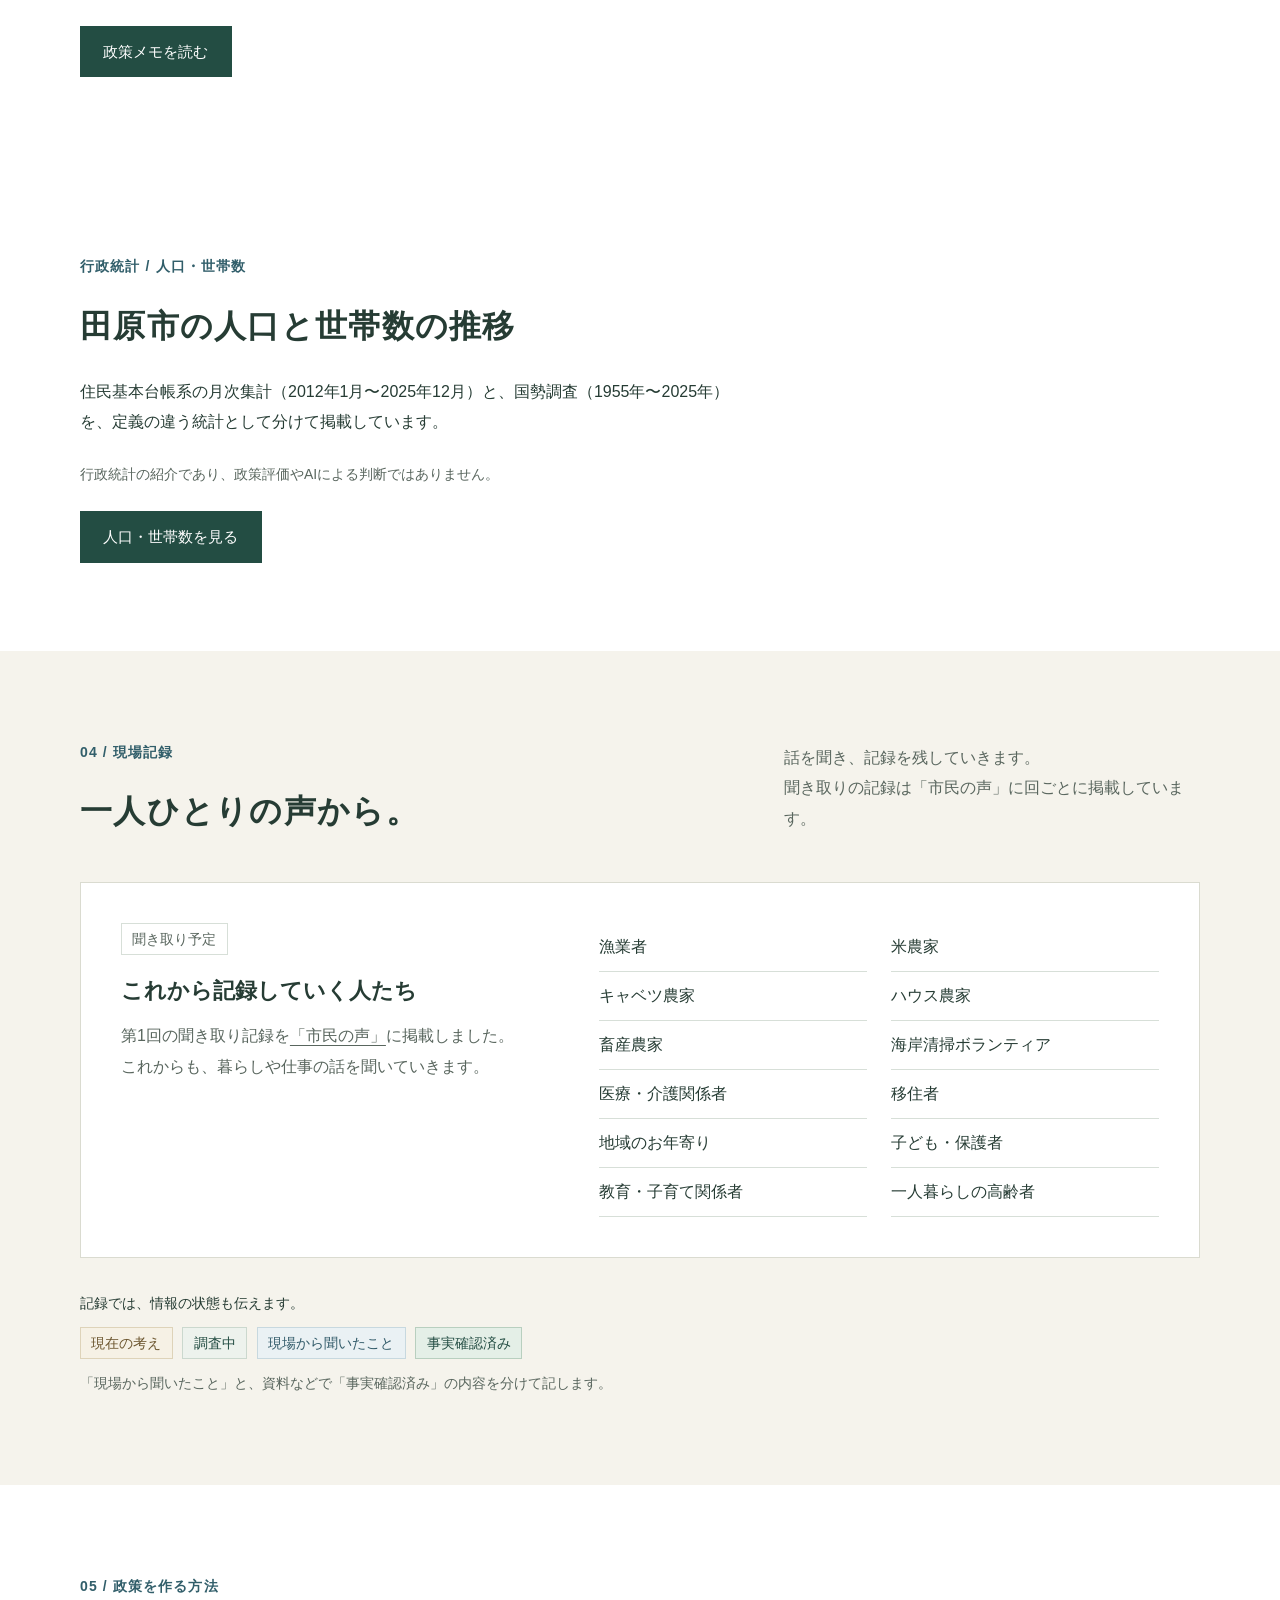
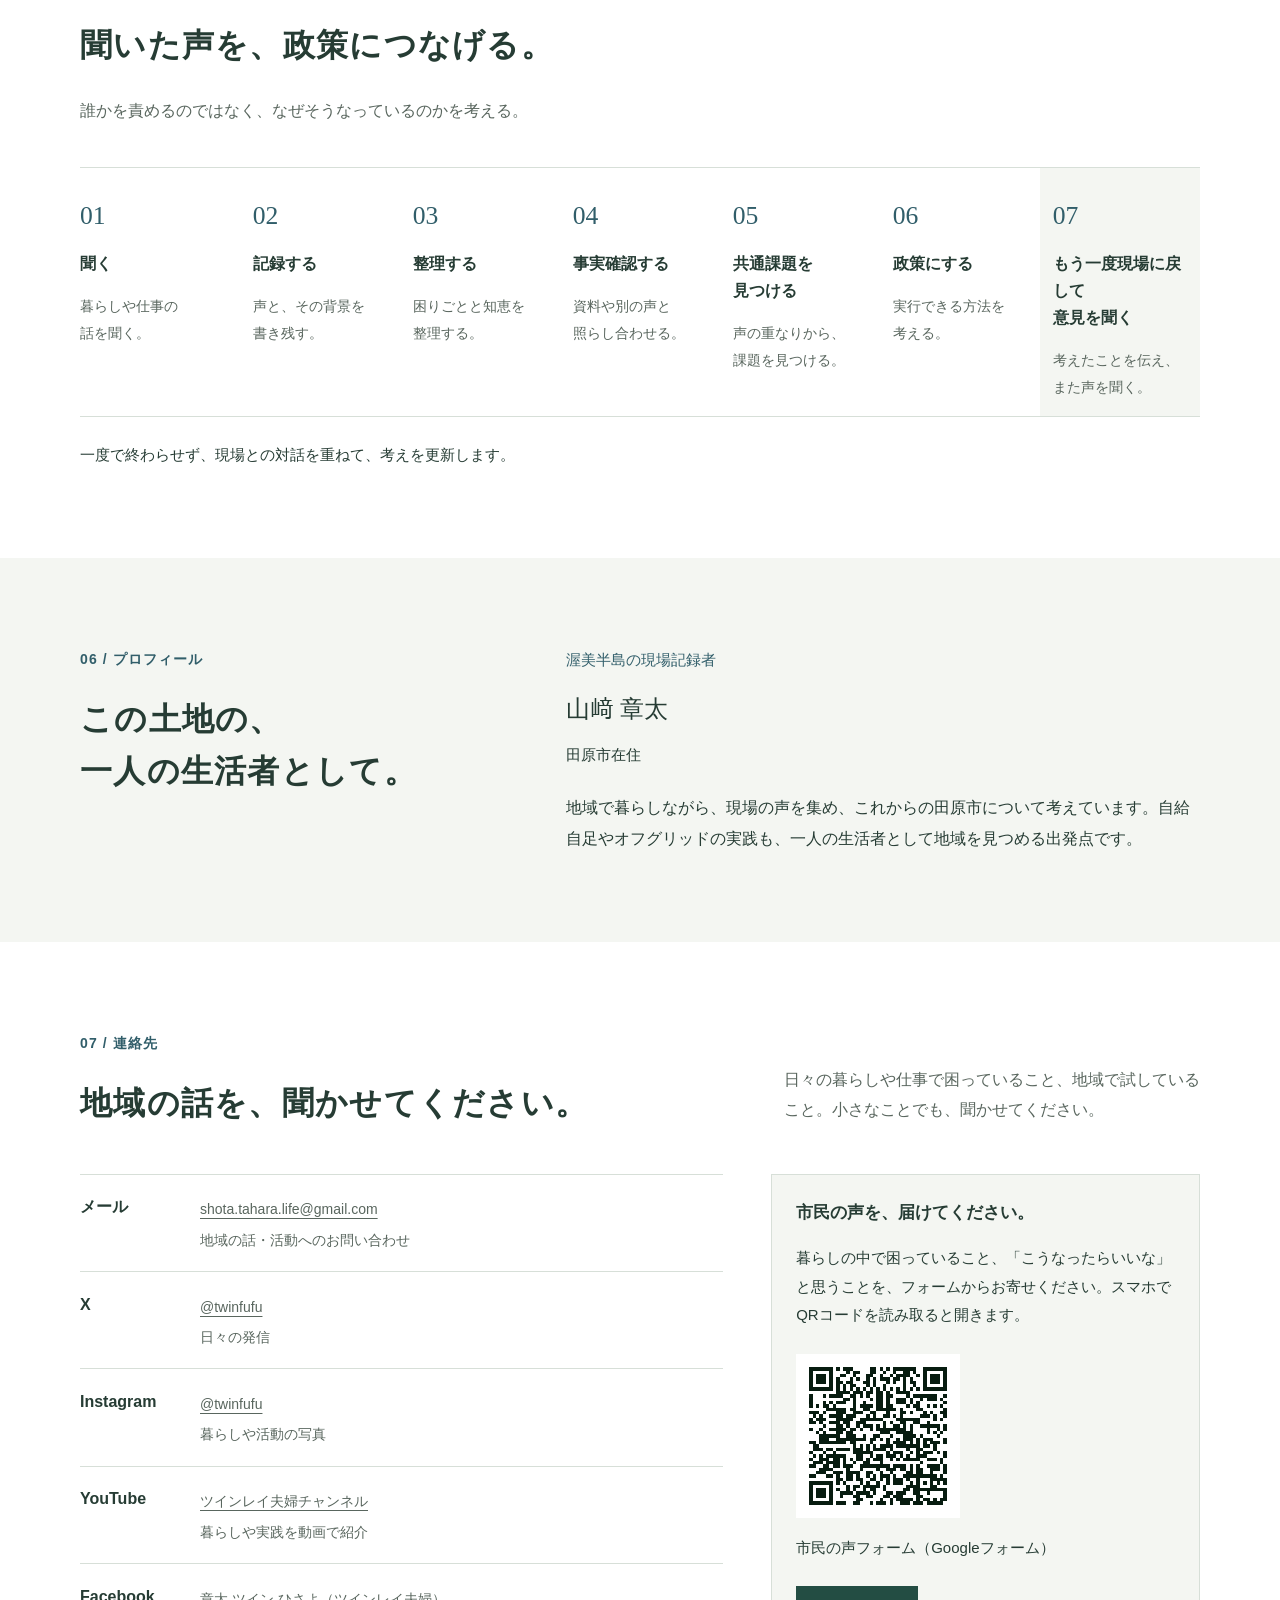
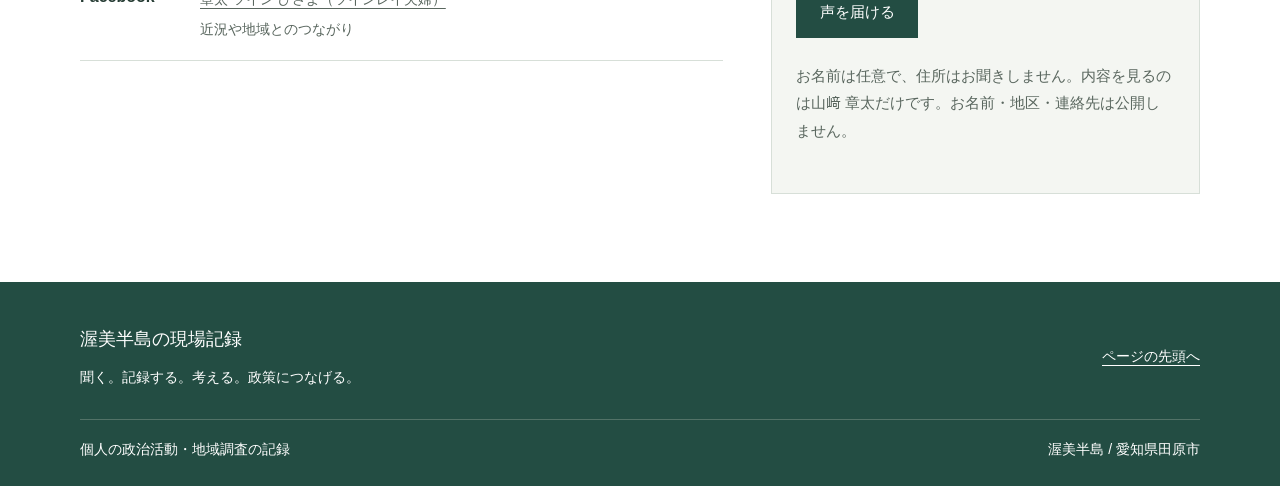
==== commit f9c23d36: "政策メモを新設し、自治会の担い手不足の記事を追加する 市の資料確認と現在の考えを分けた読み物として政策メモ一覧・記事を追加し、 トップ入口と全ページのナビから辿れるようにする。  Co-authore" ====
--- a/index.html
+++ b/index.html
@@ -31,6 +31,7 @@
         <a href="#themes">調査テーマ</a>
         <a href="projects/">地域プロジェクト</a>
         <a href="voices/">市民の声</a>
+        <a href="policy-notes/">政策メモ</a>
         <a href="#records">現場記録</a>
         <a href="#process">政策を作る方法</a>
         <a href="#contact">連絡先</a>
@@ -154,6 +155,7 @@
 
 <section class="section container" aria-labelledby="projects-entry-title"><p class="section-number">地域プロジェクト / 調査と構想</p><h2 id="projects-entry-title">渥美半島で、何ができるか。</h2><p class="prose">第2次田原市総合計画を手がかりに、地域の状況を調べ、現場の声を聞き、議論したい問いと自分たちにできることを考えます。</p><p class="small-note">掲載内容は調査・検討中の構想です。決定した政策・公約ではありません。</p><a class="button" href="projects/">地域プロジェクトを見る</a></section>
 <section class="section container" aria-labelledby="voices-entry-title"><p class="section-number">市民の声 / 地域の声・聞き取り記録</p><h2 id="voices-entry-title">暮らしの声を、記録する。</h2><p class="prose">渥美半島で暮らす方々から聞いた話を、聞き取り記録として回ごとに掲載します。農業、交通、子育てなどの分野からも探せます。</p><p class="small-note">掲載内容は個別の聞き取りに基づく「現場から聞いたこと」の記録です。決定した政策・公約ではありません。</p><p class="button-row"><a class="button" href="voices/">市民の声を読む</a><a class="button button-secondary" href="voices/themes/">分野から探す</a></p></section>
+<section class="section container" aria-labelledby="policy-notes-entry-title"><p class="section-number">政策メモ / 資料確認と現在の考え</p><h2 id="policy-notes-entry-title">資料を確かめ、考えを書く。</h2><p class="prose">市の公開資料を確認しながら、田原市のこれからを考えるメモを掲載します。事実確認済みの内容と、いまの考えを分けて記します。</p><p class="small-note">掲載内容は個人の調査メモです。決定した政策・公約ではありません。</p><a class="button" href="policy-notes/">政策メモを読む</a></section>
 <section class="section container" aria-labelledby="population-entry-title"><p class="section-number">行政統計 / 人口・世帯数</p><h2 id="population-entry-title">田原市の人口と世帯数の推移</h2><p class="prose">住民基本台帳系の月次集計（2012年1月〜2025年12月）と、国勢調査（1955年〜2025年）を、定義の違う統計として分けて掲載しています。</p><p class="small-note">行政統計の紹介であり、政策評価やAIによる判断ではありません。</p><a class="button" href="data/population/">人口・世帯数を見る</a></section>
     <section id="records" class="section records-section" aria-labelledby="records-title">
       <div class="container">
